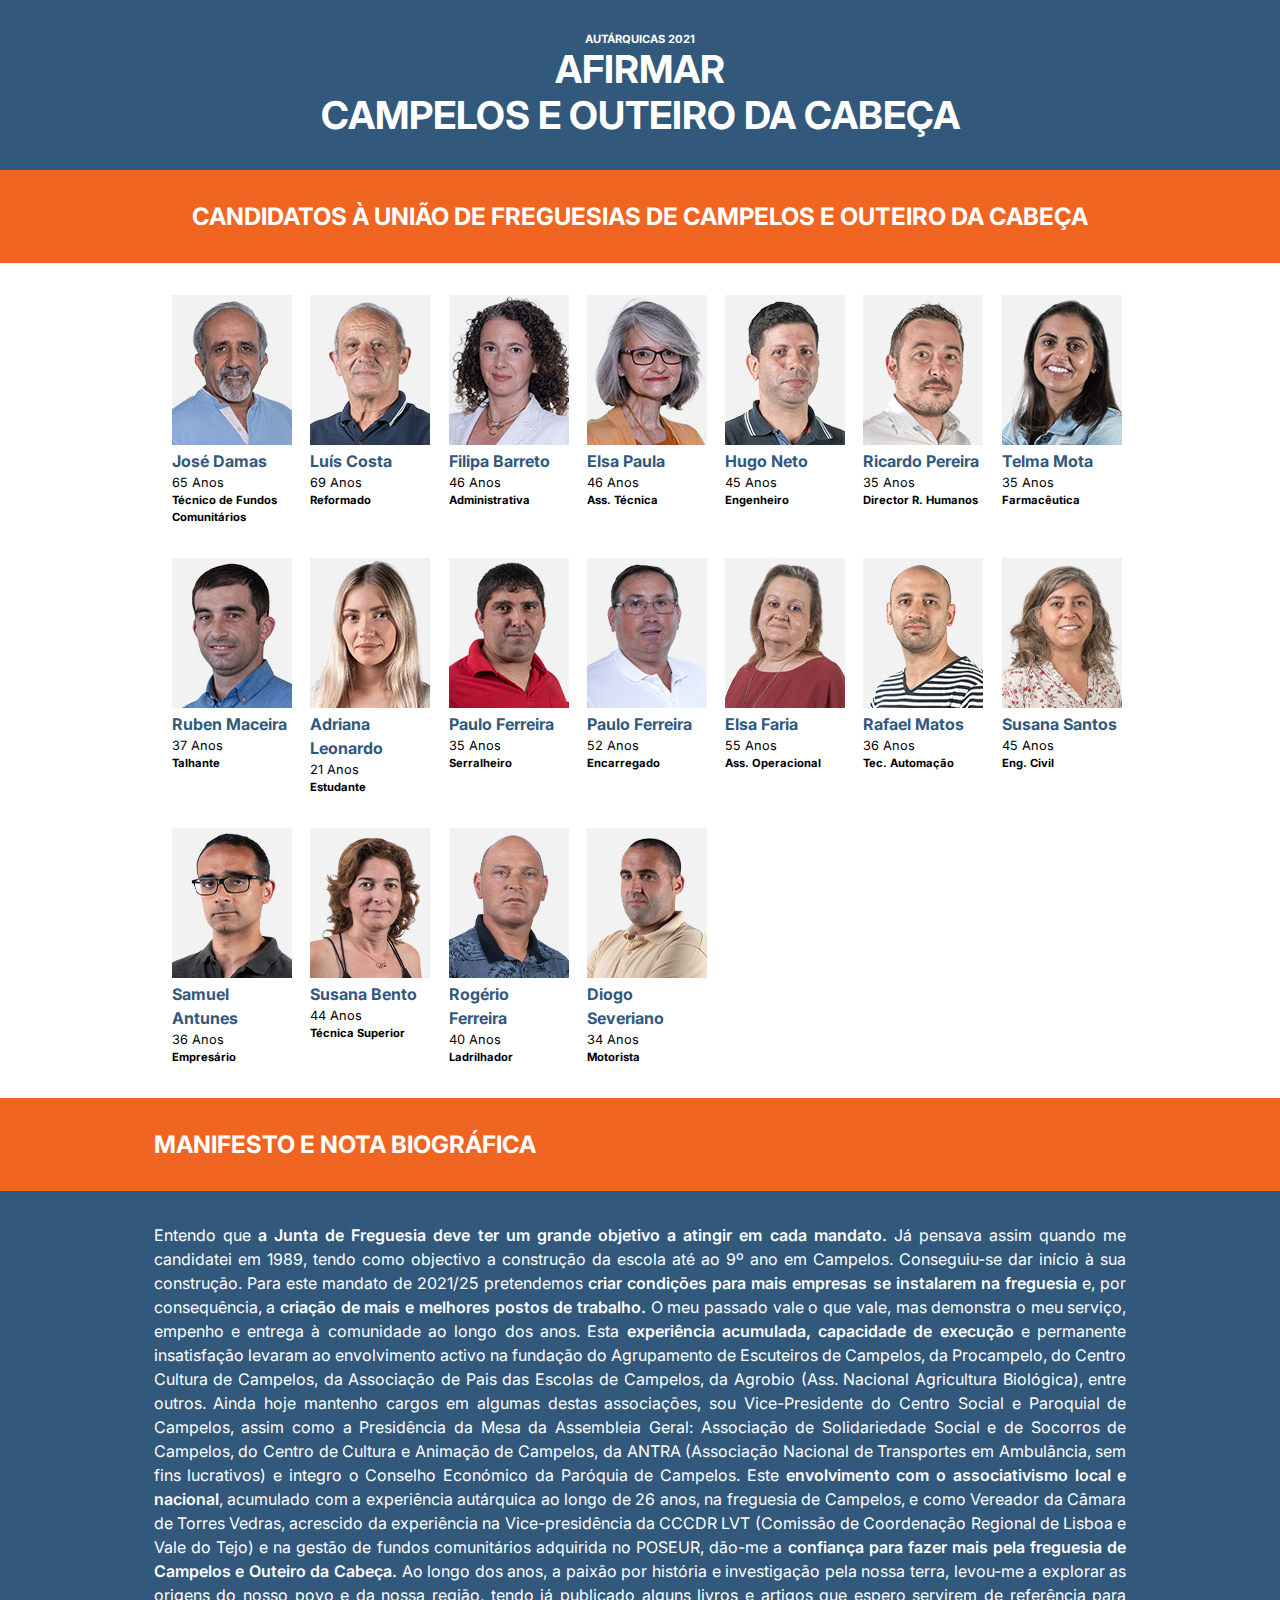
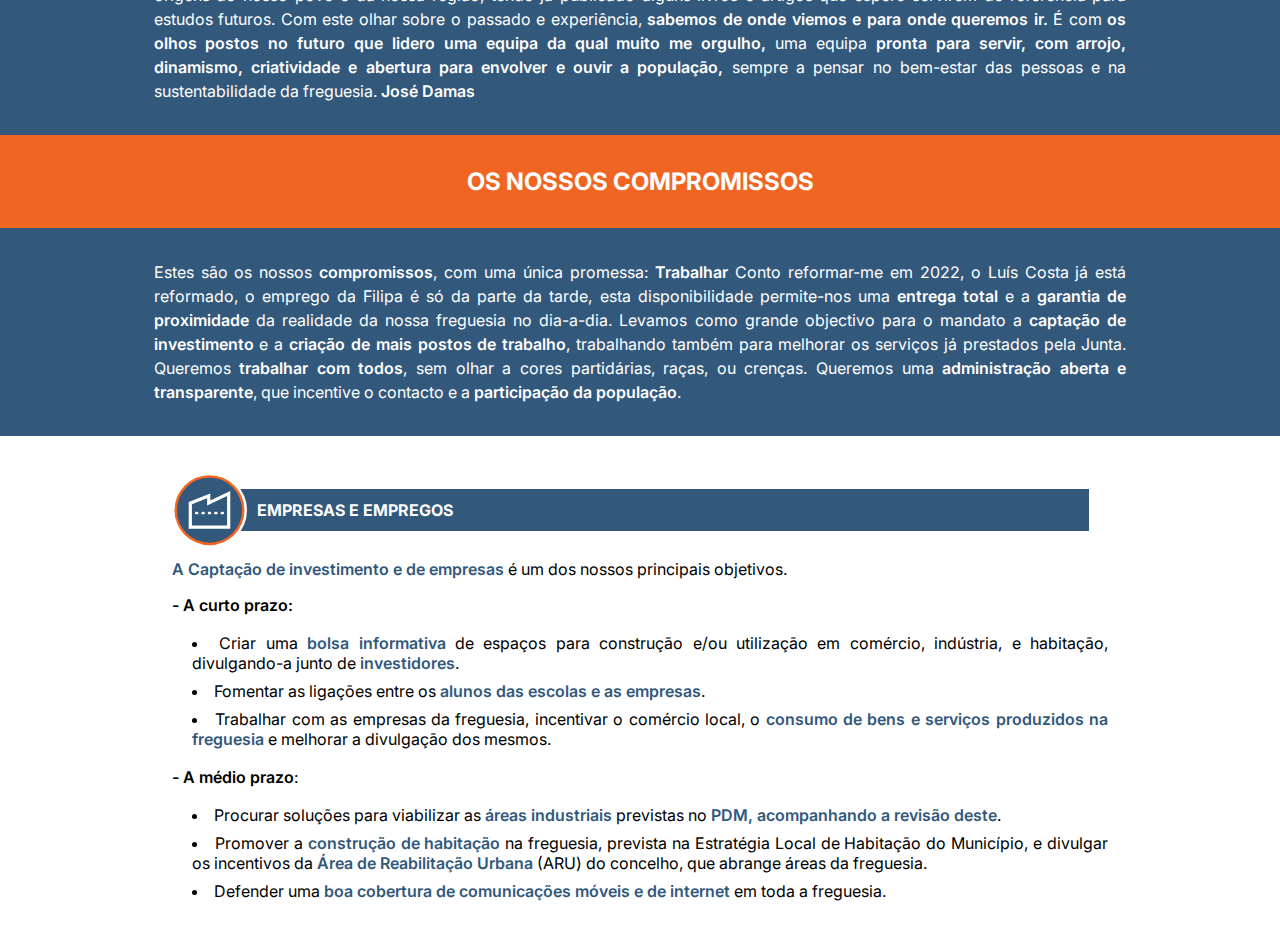
==== index-3.html @ 25d8751a "site temporario download" ====
<!DOCTYPE html>
<html lang="pt">
<head>
	<meta charset="UTF-8">
	<meta name="viewport" content="width=device-width, initial-scale=1.0"> <!-- Optimize for mobile and prevent zoom/horizontal scroll -->

    <meta http-equiv="x-ua-compatible" content="ie=edge" /> <!-- Use the latest Internet Explorer rendering mode-->

	<link rel="stylesheet" href="css/styles.css">

	<link rel="preconnect" href="https://fonts.gstatic.com">
	<link href="https://fonts.googleapis.com/css2?family=Inter:wght@200;600;900&display=block" rel="stylesheet"> 

<!-- 	<link rel="preconnect" href="https://fonts.googleapis.com">
<link rel="preconnect" href="https://fonts.gstatic.com" crossorigin>
<link href="https://fonts.googleapis.com/css2?family=Inter:wght@200;700;900&display=swap" rel="stylesheet"> 
 -->
	<meta property="og:title" content="Afirmar Campelos e Outeiro">
	<meta property="og:description" content="da Ideia ao Master - do .doc ao .mov - ">
	<meta property="og:image" content="imgs/campelosouteiro-destaque.jpg">

	<meta property="og:url" content="https://campelosouteiro.com">
	<meta name="twitter:card" content="summary_large_image">
	<meta name="twitter:site" content="@campelosouteiro">


	<title>Afirmar Campelos e Outeiro da Cabe&ccedil;a</title>



</head>
<body>

<section id="header" class="row blue t-center">
<h5>Aut&aacute;rquicas 2021</h5>	
<h1>Afirmar</h1>
<h1>Campelos e Outeiro da Cabe&ccedil;a</h1>
</section>


<section id="candidatos">

		<div class="row orange">

			<h2>Candidatos &agrave; Uni&atilde;o de Freguesias de <span>Campelos e Outeiro da Cabe&ccedil;a</span></h2>

		</div>



		<div class="grid-container row candidatos">

			<div class="membro-lista">

				<img src="imgs/lista/01-jose-damas.jpg">
				<p class="nome darkblue">José Damas</p>
				<p class="idade">65 Anos</p>
				<p class="job">T&eacute;cnico de Fundos Comunit&aacute;rios</p>

			</div>
			<div class="membro-lista">

				<img src="imgs/lista/02-luis-costa.jpg">
				<p class="nome darkblue">Luís Costa</p>
				<p class="idade">69 Anos</p>
				<p class="job">Reformado</p>

			</div>
			<div class="membro-lista">

				<img src="imgs/lista/03-filipa-barreto.jpg">
				<p class="nome darkblue">Filipa Barreto</p>
				<p class="idade">46 Anos</p>
				<p class="job">Administrativa</p>

			</div>
			<div class="membro-lista">

				<img src="imgs/lista/04-elsa-paula.jpg">
				<p class="nome darkblue">Elsa Paula</p>
				<p class="idade">46 Anos</p>
				<p class="job">Ass. T&eacute;cnica</p>

			</div>
			<div class="membro-lista">

				<img src="imgs/lista/05-hugo-neto.jpg">
				<p class="nome darkblue">Hugo Neto</p>
				<p class="idade">45 Anos</p>
				<p class="job">Engenheiro</p>

			</div>
			<div class="membro-lista">

				<img src="imgs/lista/06-ricardo-pereira.jpg">
				<p class="nome darkblue">Ricardo Pereira</p>
				<p class="idade">35 Anos</p>
				<p class="job">Director R. Humanos</p>
			</div>

			<div class="membro-lista">

				<img src="imgs/lista/07-telma-mota.jpg">
				<p class="nome darkblue">Telma Mota</p>
				<p class="idade">35 Anos</p>
				<p class="job">Farmac&ecirc;utica</p>
			</div>
			
			<div class="membro-lista">

				<img src="imgs/lista/08-ruben-maceira.jpg">
				<p class="nome darkblue">Ruben Maceira</p>
				<p class="idade">37 Anos</p>
				<p class="job">Talhante</p>
			</div>
			
			<div class="membro-lista">

				<img src="imgs/lista/09-adriana-leonardo.jpg">
				<p class="nome darkblue">Adriana Leonardo</p>
				<p class="idade">21 Anos</p>
				<p class="job">Estudante</p>

			</div>
			
			<div class="membro-lista">

				<img src="imgs/lista/10-paulo-ferreira.jpg">
				<p class="nome darkblue">Paulo Ferreira</p>
				<p class="idade">35 Anos</p>
				<p class="job">Serralheiro</p>

			</div>			

			<div class="membro-lista">

				<img src="imgs/lista/10-2-norberto-rodrigues.jpg">
				<p class="nome darkblue">Paulo Ferreira</p>
				<p class="idade">52 Anos</p>
				<p class="job">Encarregado</p>

			</div>
			
			<div class="membro-lista">

				<img src="imgs/lista/11-elsa-faria.jpg">
				<p class="nome darkblue">Elsa Faria</p>
				<p class="idade">55 Anos</p>
				<p class="job">Ass. Operacional</p>

			</div>
			
			<div class="membro-lista">

				<img src="imgs/lista/12-rafael-matos.jpg">
				<p class="nome darkblue">Rafael Matos</p>
				<p class="idade">36 Anos</p>
				<p class="job">Tec. Automa&ccedil;&atilde;o</p>

			</div>
			
			<div class="membro-lista">

				<img src="imgs/lista/13-susana-santos.jpg">
				<p class="nome darkblue">Susana Santos</p>
				<p class="idade">45 Anos</p>
				<p class="job">Eng. Civil</p>

			</div>
			
			<div class="membro-lista">

				<img src="imgs/lista/14-samuel-antunes.jpg">
				<p class="nome darkblue">Samuel Antunes</p>
				<p class="idade">36 Anos</p>
				<p class="job">Empres&aacute;rio</p>

			</div>
			
			<div class="membro-lista">

				<img src="imgs/lista/15-susana-bento.jpg">
				<p class="nome darkblue">Susana Bento</p>
				<p class="idade">44 Anos</p>
				<p class="job">T&eacute;cnica Superior</p>
			</div>
			
			<div class="membro-lista">

				<img src="imgs/lista/16-rogerio-ferreira.jpg">
				<p class="nome darkblue">Rogério Ferreira</p>
				<p class="idade">40 Anos</p>
				<p class="job">Ladrilhador</p>

			</div>
			
			<div class="membro-lista">

				<img src="imgs/lista/17-diogo-severiano.jpg">
				<p class="nome darkblue">Diogo Severiano</p>
				<p class="idade">34 Anos</p>
				<p class="job">Motorista</p>

			</div>
			


		</div>




</section>


<section id="manifesto">
	
	<div class="row orange">

		<h2 class="content manifesto" >Manifesto e Nota Biogr&aacute;fica</h2>
	</div>
	
	<div class="row blue">

		<p class="content">
					Entendo que <span>a Junta de Freguesia deve ter um grande objetivo a atingir em cada mandato.</span>
			J&aacute; pensava assim quando me candidatei em 1989, tendo como objectivo a constru&ccedil;&atilde;o da escola at&eacute; ao 9&ordm; ano em Campelos. Conseguiu-se dar in&iacute;cio &agrave; sua constru&ccedil;&atilde;o.
			Para este mandato de 2021/25 pretendemos  <span>criar condi&ccedil;&otilde;es para mais empresas se instalarem na freguesia</span> e, por consequ&ecirc;ncia, a <span>cria&ccedil;&atilde;o de mais e melhores postos de trabalho. </span>
			O meu passado vale o que vale, mas demonstra o meu servi&ccedil;o, empenho e entrega &agrave; comunidade ao longo dos anos. Esta <span>experi&ecirc;ncia acumulada, capacidade de execu&ccedil;&atilde;o</span> e permanente insatisfa&ccedil;&atilde;o levaram ao envolvimento activo na funda&ccedil;&atilde;o do Agrupamento de Escuteiros de Campelos, da Procampelo, do Centro Cultura de Campelos, da Associa&ccedil;&atilde;o de Pais das Escolas de Campelos, da Agrobio (Ass. Nacional Agricultura Biol&oacute;gica), entre outros.
			Ainda hoje mantenho cargos em algumas destas associa&ccedil;&otilde;es, sou Vice-Presidente do Centro Social e Paroquial de Campelos, assim como a Presid&ecirc;ncia da Mesa da Assembleia Geral: Associa&ccedil;&atilde;o de Solidariedade Social e de Socorros de Campelos, do Centro de Cultura e Anima&ccedil;&atilde;o de Campelos, da ANTRA (Associa&ccedil;&atilde;o Nacional de Transportes em Ambul&acirc;ncia, sem fins lucrativos) e integro o Conselho Econ&oacute;mico da Par&oacute;quia de Campelos.
			Este <span>envolvimento com o associativismo local e nacional</span>, acumulado com a experi&ecirc;ncia aut&aacute;rquica ao longo de 26 anos, na freguesia de Campelos,  e como Vereador da C&acirc;mara de Torres Vedras, acrescido da experi&ecirc;ncia na Vice-presid&ecirc;ncia da CCCDR LVT (Comiss&atilde;o de Coordena&ccedil;&atilde;o Regional de Lisboa e Vale do Tejo) e na gest&atilde;o de fundos comunit&aacute;rios adquirida no POSEUR, d&atilde;o-me a <span>confian&ccedil;a para fazer mais pela freguesia de Campelos e Outeiro da Cabe&ccedil;a.</span>
			Ao longo dos anos, a paix&atilde;o por hist&oacute;ria e investiga&ccedil;&atilde;o pela nossa terra, levou-me a explorar as origens do nosso povo e da nossa regi&atilde;o, tendo j&aacute; publicado alguns livros e artigos que espero servirem de refer&ecirc;ncia para estudos futuros.
			Com este olhar sobre o passado e experi&ecirc;ncia, <span>sabemos de onde viemos e para onde queremos ir.</span> &Eacute; com <span>os olhos postos no futuro que lidero uma equipa da qual muito me orgulho,</span> uma equipa <span>pronta para servir, com arrojo, dinamismo, criatividade e abertura para envolver e ouvir a popula&ccedil;&atilde;o,</span> sempre a pensar no bem-estar das pessoas e na sustentabilidade da freguesia.

			<span>José Damas</span>

		</p>

	</div>

</section>


<section id="compromissos">
	

	<h2 class="row orange">Os Nossos Compromissos</h2>
	<div class="row blue">
		<p class="content">
			Estes são os  nossos <span>compromissos</span>, com uma única promessa: <span>Trabalhar</span>
			Conto reformar-me em 2022, o Luís Costa já está reformado, o emprego da Filipa é só da parte da tarde, esta disponibilidade permite-nos uma <span>entrega total</span> e a <span>garantia de  proximidade</span> da realidade da nossa freguesia no dia-a-dia.
			Levamos como grande objectivo para o mandato a <span>captação de investimento</span> e a <span>criação de mais postos de trabalho</span>, trabalhando também  para melhorar os serviços já prestados pela Junta.
			Queremos <span>trabalhar com todos</span>, sem olhar a cores partidárias, raças, ou crenças.
			Queremos uma <span>administração aberta e transparente</span>, que incentive o contacto e a <span>participação da população</span>.
		</p>
	</div>



	<div class="row content">

		<div class="header-compromissos">

			<svg  id="empresas" class="svg-compromissos"  data-name="Layer 1" xmlns="http://www.w3.org/2000/svg" viewBox="0 0 910 910"><defs><style>.cls-1{fill:#fff;}.cls-2{fill:#f26522;}</style></defs><circle class="cls-1" cx="455" cy="455" r="455"/><circle class="cls-2" cx="455" cy="455" r="425"/><circle class="cls-3" cx="455" cy="455" r="395"/><rect class="cls-1" x="590.81" y="475.12" width="38.8" height="29.1"/><rect class="cls-1" x="513.2" y="475.12" width="38.8" height="29.1"/><rect class="cls-1" x="435.6" y="475.12" width="38.8" height="29.1"/><rect class="cls-1" x="358" y="475.12" width="38.8" height="29.1"/><rect class="cls-1" x="280.39" y="475.12" width="38.8" height="29.1"/><path class="cls-1" d="M712.21,683.83H207.79V360.17L469.7,257.69v84.89L712.21,226.17ZM246.59,645H673.41V287.85L430.9,404.25V314.53L246.59,386.66Z" transform="translate(-5 -5)"/></svg>



<!-- 

				<svg id="empresas" class="svg-compromissos" data-name="Layer 1" xmlns="http://www.w3.org/2000/svg" viewBox="0 0 800 800"><circle cx="400" cy="400" r="400"/><rect x="527.58" y="399.67" width="38.8" height="29.1" style="fill:#fff"/><rect x="449.98" y="399.67" width="38.8" height="29.1" style="fill:#fff"/><rect x="372.38" y="399.67" width="38.8" height="29.1" style="fill:#fff"/><rect x="294.77" y="399.67" width="38.8" height="29.1" style="fill:#fff"/><rect x="217.17" y="399.67" width="38.8" height="29.1" style="fill:#fff"/><path d="M669,628.38H164.57V304.72L426.48,202.24v84.89L669,170.72ZM203.37,589.57H630.18V232.4L387.68,348.8V259.08L203.37,331.2Z" transform="translate(-25 -25)" style="fill:#fff"/></svg>
			 -->

				<h3 class="title-compromisso blue">Empresas e Empregos</h3>
		</div>
		
		<p style="margin:.3rem 0 .75rem 0"><span style="color: var(--darkblue);">A Captação de investimento e de empresas</span> é um dos nossos principais objetivos.</p>
				<p style="margin-bottom: 1rem;"><span>- A curto prazo:</span> </p>

				<p>
					<ul>
						<li> Criar uma <span>bolsa informativa</span> de espaços para construção e/ou utilização em comércio, indústria, e habitação, divulgando-a junto de <span>investidores</span>.</li>
						<li> Fomentar as ligações entre os <span>alunos das escolas e as empresas</span>.</li>
						<li>Trabalhar com as empresas da freguesia, incentivar o comércio local, o <span>consumo de bens e serviços produzidos na freguesia</span> e melhorar a divulgação dos mesmos.<br/></li>
					</ul>
				</p>
				
				<p style="margin-bottom: 1rem;">	<span>- A médio prazo</span>:</p>
				<p>
					<ul>
						<li>Procurar soluções para viabilizar as <span>áreas industriais </span>previstas no <span>PDM, acompanhando a revisão deste</span>.</li>
						<li>Promover a <span>construção de habitação</span> na freguesia, prevista na Estratégia Local de Habitação do Município, e divulgar os incentivos da <span>Área de Reabilitação Urbana</span> (ARU) do concelho, que abrange áreas da freguesia.</li>
						<li>Defender uma <span>boa cobertura de comunicações móveis e de internet</span> em toda a freguesia.</li>
					</ul>
				
				</p>
	</div>
	
</section>



</body>
</html>
---- css/styles.css ----
*{
  margin: 0px;
  padding: 0px;
  box-sizing: border-box;
   --laranja:  #F16522;
   --darkblue: #32587C;
}


body {
  font-family: 'Inter', sans-serif;
  list-style-position: inside;
  list-style-type: disc;
}


h1, 
h2,
h3,
h5 {
  text-transform: uppercase;
}

h1 {
  font-size: 2.4rem;
}
h5 {
  font-size: .7rem;
}



.t-center {
  text-align: center;
}

h2  {
  color: white;
  /*padding: 20px;*/
  text-align: center;
}

p span,
li span {
  font-weight: 600;
}

li span {
  color: var(--darkblue);
}

p {
  line-height: 1.5;
  /*margin-bottom: .5rem;*/

}

ul {
  padding-left: 20px;
  margin-bottom: 1rem;
}

li {
  margin-bottom: .5rem;
}

.row {
  width: 100%;
  padding: 2rem;
}

.meia-row {
  width: 50%;
}

.orange {
  background-color: var(--laranja);
}
.blue {
  background-color: var(--darkblue);
  color: white;
}

.content {
  max-width: 1000px;
  /*width: 80%;*/
  margin: auto;
    text-align: justify;
  text-justify: inter-word;

}

.grid-container {
  
  width: 80%;
  max-width: 1000px;
  margin: auto;
  display: grid;
  justify-items: center;
  /*align-items: center;*/
  grid-template-columns: repeat(auto-fill, minmax(100px, 1fr));
  gap: 2rem;
  text-align: center;
}

.membro-lista {
  text-align: center;
}

.nome {
  font-weight: bold;
  color: var(--darkblue);
}

.idade {
  font-size: .8rem;
}

.job {
  font-weight: bold;
  font-size: .7rem;

}

.manifesto {
  text-align: left;
/*  width: 80%;
  margin: 1000px;
  margin: auto;*/
}

.header-compromissos {
  display: flex;
}

.title-compromisso {
  color: white;
  padding: .7rem;
  /*margin-bottom: 1rem;*/
  font-size: 1rem;
  margin: 21px -10px;
  padding-left: 20px;
  width: 91%;
}

.svg-compromissos {
  fill: var(--darkblue);
  width: 75px;
  z-index: 99;
}



@media only screen and (min-width: 768px) {
  /* For desktop: */

  .grid-container {
    justify-items: start;
  }

  .membro-lista {
    text-align: left;
  }

  .content {
    width: 80%;
  }

}
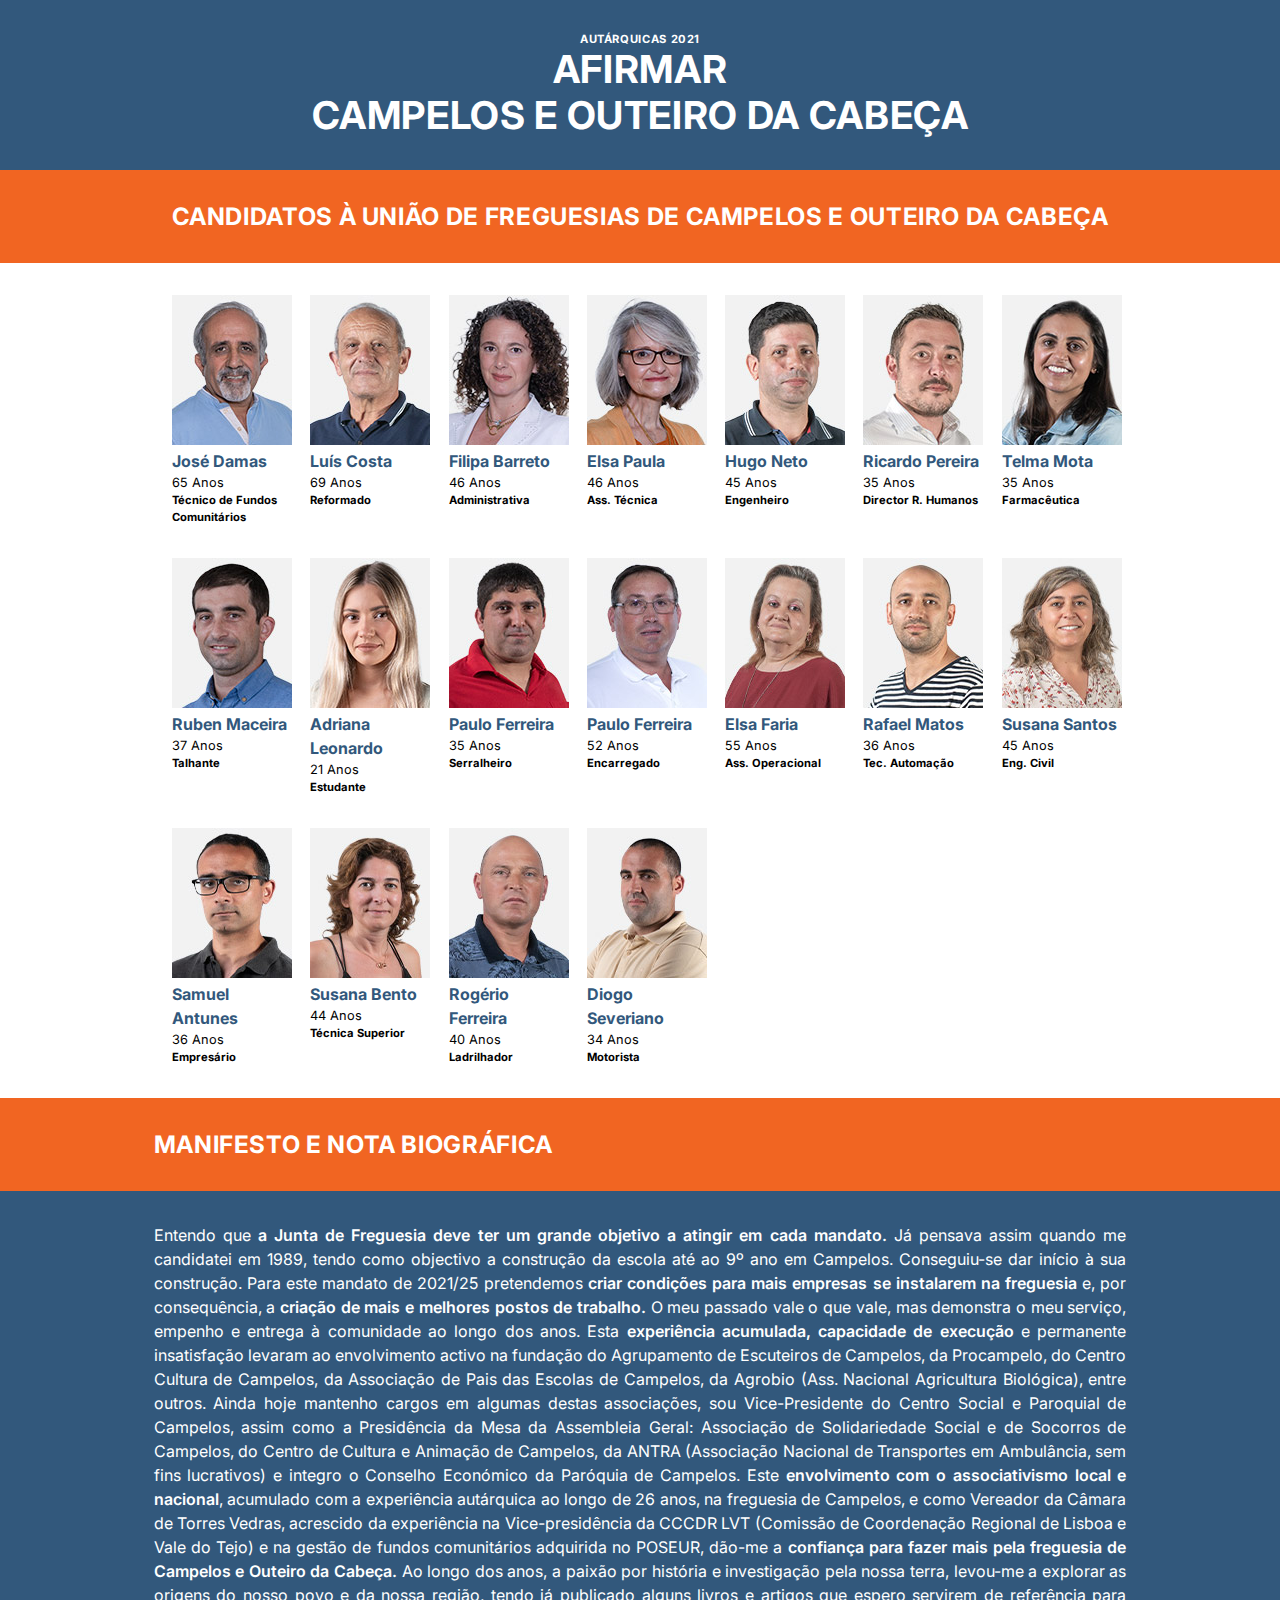
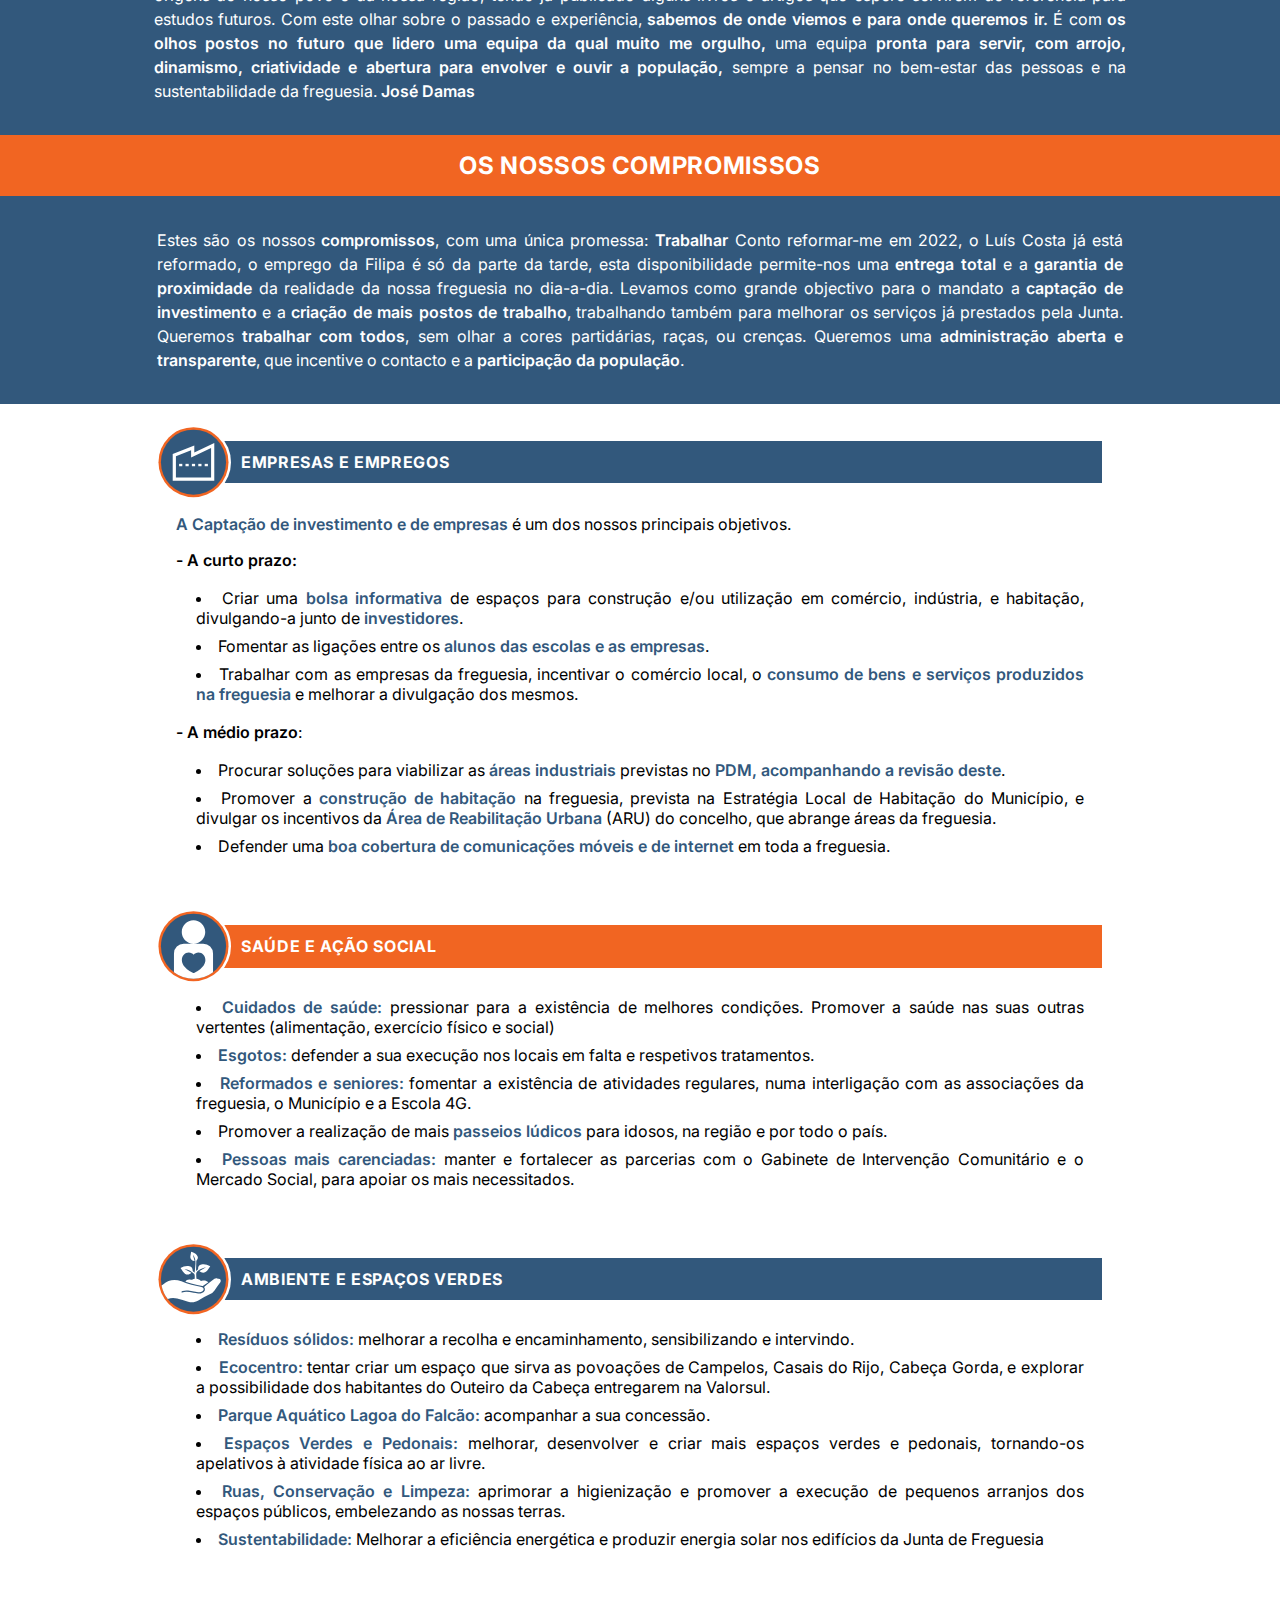
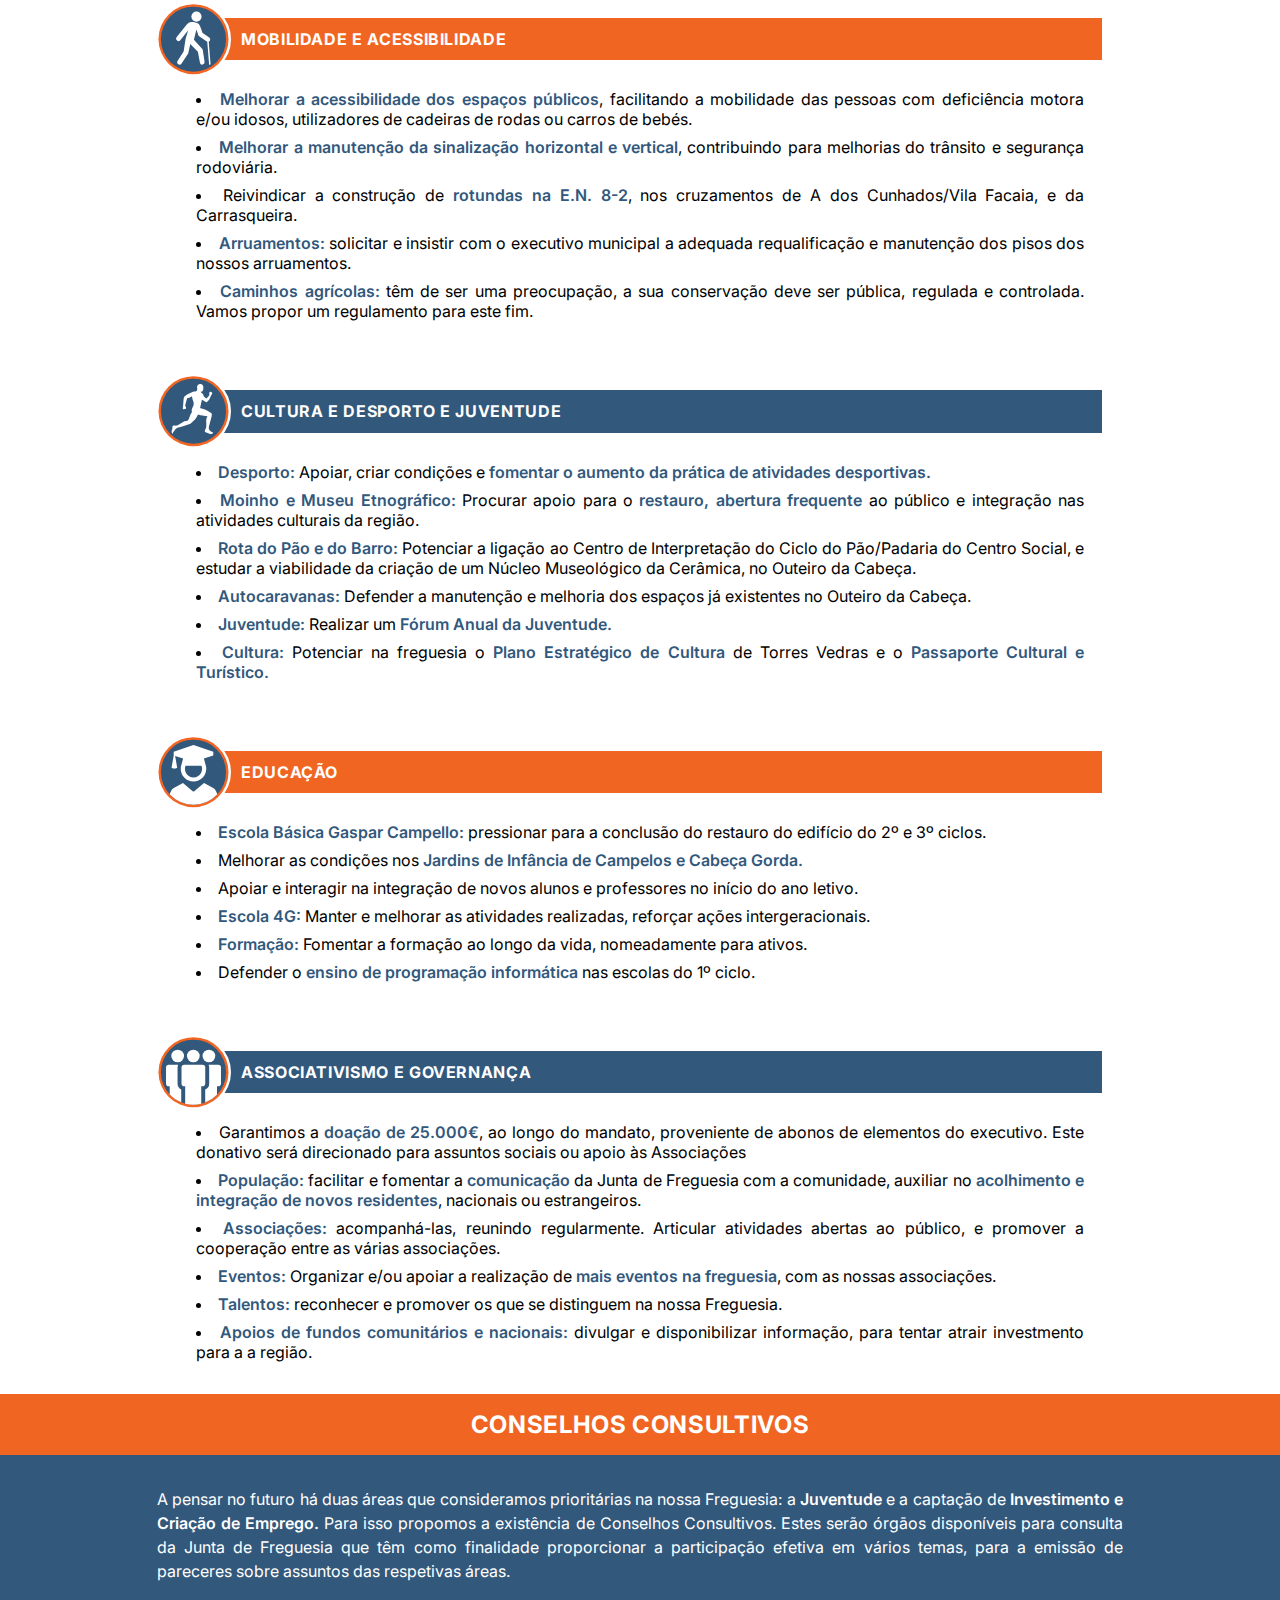
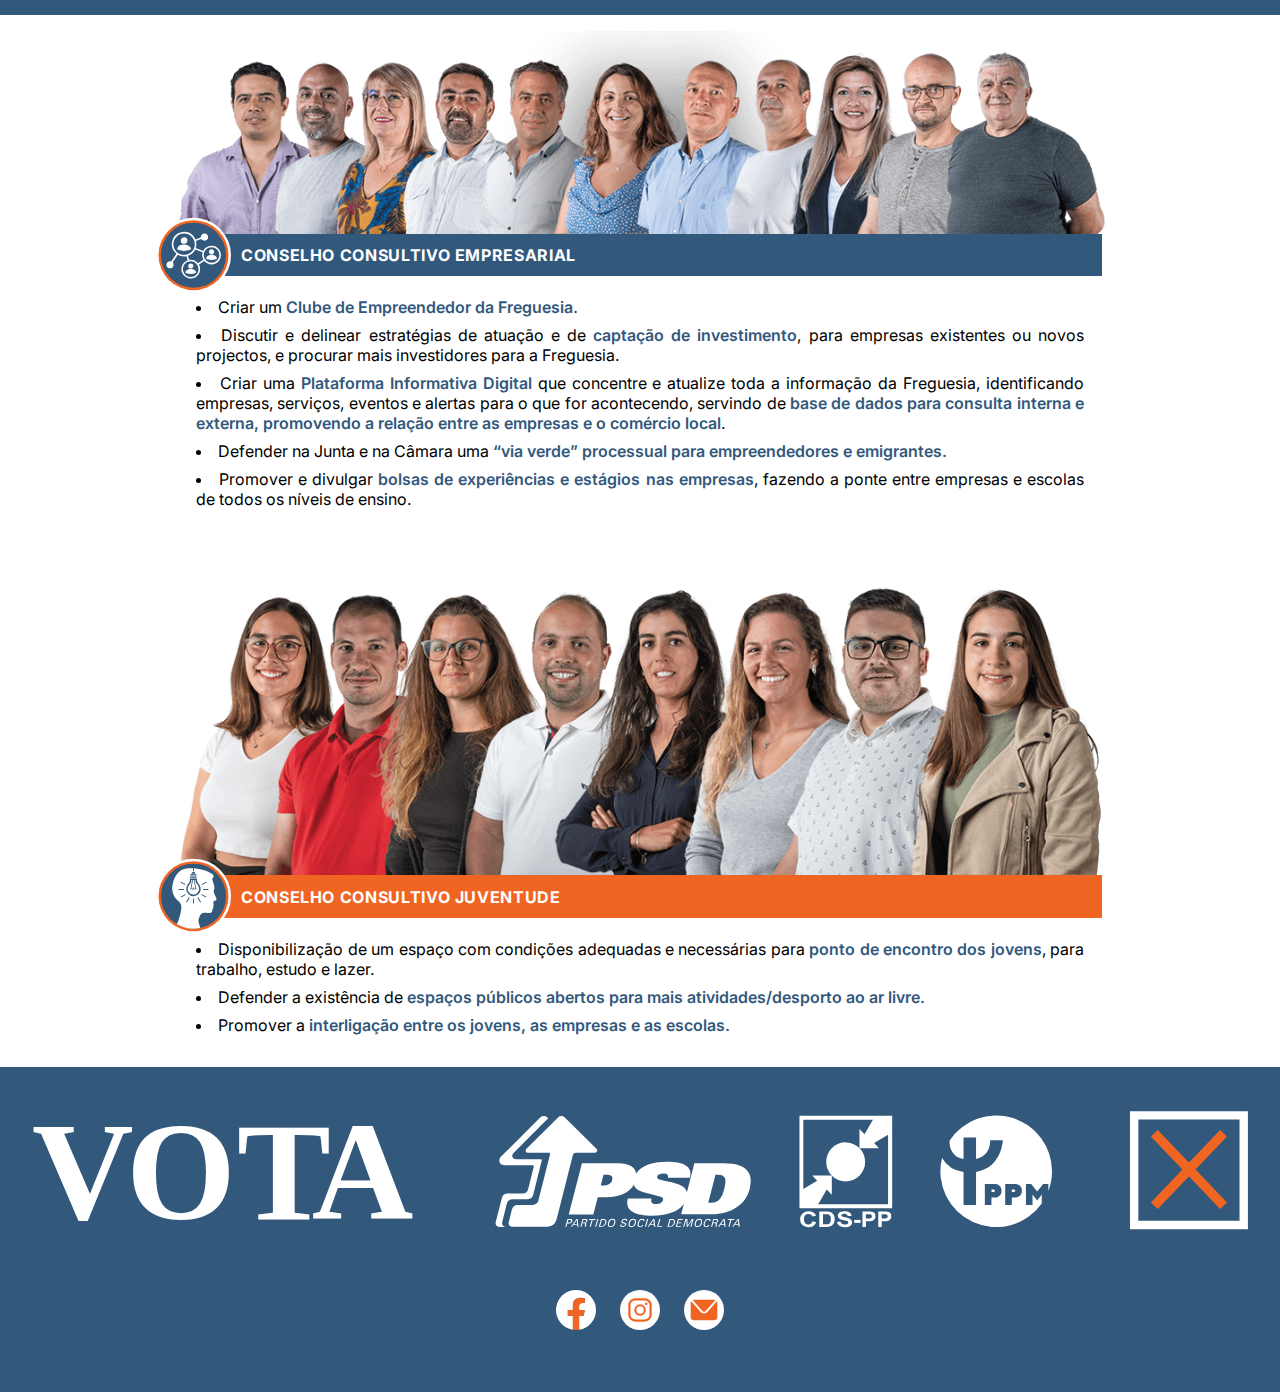
==== commit f9fd78a8: "compromissos e conselhos consultivos" ====
--- a/index-3.html
+++ b/index-3.html
@@ -243,39 +243,33 @@
 
 <section id="compromissos">
 	
-
-	<h2 class="row orange">Os Nossos Compromissos</h2>
-	<div class="row blue">
-		<p class="content">
-			Estes são os  nossos <span>compromissos</span>, com uma única promessa: <span>Trabalhar</span>
-			Conto reformar-me em 2022, o Luís Costa já está reformado, o emprego da Filipa é só da parte da tarde, esta disponibilidade permite-nos uma <span>entrega total</span> e a <span>garantia de  proximidade</span> da realidade da nossa freguesia no dia-a-dia.
-			Levamos como grande objectivo para o mandato a <span>captação de investimento</span> e a <span>criação de mais postos de trabalho</span>, trabalhando também  para melhorar os serviços já prestados pela Junta.
-			Queremos <span>trabalhar com todos</span>, sem olhar a cores partidárias, raças, ou crenças.
-			Queremos uma <span>administração aberta e transparente</span>, que incentive o contacto e a <span>participação da população</span>.
-		</p>
-	</div>
-
-
-
-	<div class="row content">
-
-		<div class="header-compromissos">
-
-			<svg  id="empresas" class="svg-compromissos"  data-name="Layer 1" xmlns="http://www.w3.org/2000/svg" viewBox="0 0 910 910"><defs><style>.cls-1{fill:#fff;}.cls-2{fill:#f26522;}</style></defs><circle class="cls-1" cx="455" cy="455" r="455"/><circle class="cls-2" cx="455" cy="455" r="425"/><circle class="cls-3" cx="455" cy="455" r="395"/><rect class="cls-1" x="590.81" y="475.12" width="38.8" height="29.1"/><rect class="cls-1" x="513.2" y="475.12" width="38.8" height="29.1"/><rect class="cls-1" x="435.6" y="475.12" width="38.8" height="29.1"/><rect class="cls-1" x="358" y="475.12" width="38.8" height="29.1"/><rect class="cls-1" x="280.39" y="475.12" width="38.8" height="29.1"/><path class="cls-1" d="M712.21,683.83H207.79V360.17L469.7,257.69v84.89L712.21,226.17ZM246.59,645H673.41V287.85L430.9,404.25V314.53L246.59,386.66Z" transform="translate(-5 -5)"/></svg>
-
-
-
-<!-- 
-
-				<svg id="empresas" class="svg-compromissos" data-name="Layer 1" xmlns="http://www.w3.org/2000/svg" viewBox="0 0 800 800"><circle cx="400" cy="400" r="400"/><rect x="527.58" y="399.67" width="38.8" height="29.1" style="fill:#fff"/><rect x="449.98" y="399.67" width="38.8" height="29.1" style="fill:#fff"/><rect x="372.38" y="399.67" width="38.8" height="29.1" style="fill:#fff"/><rect x="294.77" y="399.67" width="38.8" height="29.1" style="fill:#fff"/><rect x="217.17" y="399.67" width="38.8" height="29.1" style="fill:#fff"/><path d="M669,628.38H164.57V304.72L426.48,202.24v84.89L669,170.72ZM203.37,589.57H630.18V232.4L387.68,348.8V259.08L203.37,331.2Z" transform="translate(-25 -25)" style="fill:#fff"/></svg>
-			 -->
-
-				<h3 class="title-compromisso blue">Empresas e Empregos</h3>
-		</div>
-		
-		<p style="margin:.3rem 0 .75rem 0"><span style="color: var(--darkblue);">A Captação de investimento e de empresas</span> é um dos nossos principais objetivos.</p>
-				<p style="margin-bottom: 1rem;"><span>- A curto prazo:</span> </p>
-
+<div class="lista-compromissos">
+
+		<h2 class="row orange">Os Nossos Compromissos</h2>
+		<div class="row blue">
+			<p class="content row">
+				Estes s&atilde;o os  nossos <span>compromissos</span>, com uma &uacute;nica promessa: <span>Trabalhar</span>
+				Conto reformar-me em 2022, o Lu&iacute;s Costa j&aacute; est&aacute; reformado, o emprego da Filipa &eacute; s&oacute; da parte da tarde, esta disponibilidade permite-nos uma <span>entrega total</span> e a <span>garantia de  proximidade</span> da realidade da nossa freguesia no dia-a-dia.
+				Levamos como grande objectivo para o mandato a <span>capta&ccedil;&atilde;o de investimento</span> e a <span>cria&ccedil;&atilde;o de mais postos de trabalho</span>, trabalhando tamb&eacute;m  para melhorar os servi&ccedil;os j&aacute; prestados pela Junta.
+				Queremos <span>trabalhar com todos</span>, sem olhar a cores partid&aacute;rias, ra&ccedil;as, ou cren&ccedil;as.
+				Queremos uma <span>administra&ccedil;&atilde;o aberta e transparente</span>, que incentive o contacto e a <span>participa&ccedil;&atilde;o da popula&ccedil;&atilde;o</span>.
+			</p>
+		</div>
+	
+	
+	
+		<div class="row content" id="empresas">
+	
+			<div class="header-compromissos" >
+	
+				<svg  id="empresas-logo" class="svg-compromissos"  data-name="Layer 1" xmlns="http://www.w3.org/2000/svg" viewBox="0 0 910 910"><defs><style>.cls-1{fill:#fff;}.cls-2{fill:#f26522;}</style></defs><circle class="cls-1" cx="455" cy="455" r="455"/><circle class="cls-2" cx="455" cy="455" r="425"/><circle class="cls-3" cx="455" cy="455" r="395"/><rect class="cls-1" x="590.81" y="475.12" width="38.8" height="29.1"/><rect class="cls-1" x="513.2" y="475.12" width="38.8" height="29.1"/><rect class="cls-1" x="435.6" y="475.12" width="38.8" height="29.1"/><rect class="cls-1" x="358" y="475.12" width="38.8" height="29.1"/><rect class="cls-1" x="280.39" y="475.12" width="38.8" height="29.1"/><path class="cls-1" d="M712.21,683.83H207.79V360.17L469.7,257.69v84.89L712.21,226.17ZM246.59,645H673.41V287.85L430.9,404.25V314.53L246.59,386.66Z" transform="translate(-5 -5)"/></svg>
+	
+					<h3 class="title-compromisso blue">Empresas e Empregos</h3>
+			</div>
+			
+			<p style="margin:0 0 .75rem 0; padding: 0 20px;"><span style="color: var(--darkblue);">A Captação de investimento e de empresas</span> é um dos nossos principais objetivos.</p>
+					<p style="margin-bottom: 1rem; padding: 0 20px;"><span>- A curto prazo:</span> </p>
+	
 				<p>
 					<ul>
 						<li> Criar uma <span>bolsa informativa</span> de espaços para construção e/ou utilização em comércio, indústria, e habitação, divulgando-a junto de <span>investidores</span>.</li>
@@ -284,7 +278,7 @@
 					</ul>
 				</p>
 				
-				<p style="margin-bottom: 1rem;">	<span>- A médio prazo</span>:</p>
+				<p style="margin-bottom: 1rem; padding: 0 20px;">	<span>- A médio prazo</span>:</p>
 				<p>
 					<ul>
 						<li>Procurar soluções para viabilizar as <span>áreas industriais </span>previstas no <span>PDM, acompanhando a revisão deste</span>.</li>
@@ -293,11 +287,342 @@
 					</ul>
 				
 				</p>
-	</div>
-	
+		</div>
+	
+		<div class="row content" id="saude">
+			<div class="header-compromissos">
+	
+				<svg id="saude-logo" class="svg-compromissos" data-name="Layer 1" xmlns="http://www.w3.org/2000/svg" viewBox="0 0 910 910">
+				  <defs>
+				    <style>
+				      .cls-1{fill:#fff}
+				    </style>
+				  </defs>
+				  <circle class="cls-1" cx="455" cy="455" r="455"/>
+				  <circle cx="455" cy="455" r="425" fill="#f26522"/>
+				  <circle class="cls-3" cx="455" cy="455" r="395"/>
+				  <path class="cls-1" d="M460 146c-78.44 0-142.24 63.81-142.24 142.24S381.56 430.48 460 430.48s142.24-63.81 142.24-142.24S538.43 146 460 146ZM578.53 430.48H341.47A118.66 118.66 0 0 0 222.93 549v227a395.09 395.09 0 0 0 474.14 0V549a118.68 118.68 0 0 0-118.54-118.52ZM472.29 782.15a24.25 24.25 0 0 1-21.61 0c-114.88-57.07-132-121.3-132-154.51 0-50.85 36.7-90.68 83.55-90.68 26.2 0 45.66 11.63 59.27 26.29 13.59-14.66 33.06-26.25 59.25-26.25 46.85 0 83.56 39.83 83.56 90.68 0 33.17-17.15 97.4-132.02 154.47Z" transform="translate(-5 -5)"/>
+				</svg>
+	
+					<h3 class="title-compromisso orange">Sa&uacute;de e A&ccedil;&atilde;o Social</h3>
+			</div>
+	
+					
+				<ul>
+					<li><span>Cuidados de saúde:</span> pressionar para a existência de melhores condições. Promover a saúde nas suas outras vertentes (alimentação, exercício físico e social)</li>
+					<li><span>Esgotos:</span> defender a sua execução nos locais em falta e respetivos tratamentos.</li>
+					<li><span>Reformados e seniores:</span> fomentar a existência de atividades regulares, numa interligação com as associações da freguesia, o Município e a Escola 4G. </li>
+					<li>Promover a realização de mais <span>passeios lúdicos</span> para idosos, na região e por todo o país.</li>
+					<li><span>Pessoas mais carenciadas:</span> manter e fortalecer as parcerias com o Gabinete de Intervenção Comunitário e o Mercado Social, para apoiar os mais necessitados.</li>
+				</ul>		
+	
+		</div>
+		
+		<div class="row content" id="ambiente">
+			<div class="header-compromissos" >
+				
+			<svg id="ambiente-logo" class="svg-compromissos"  data-name="Layer 1" xmlns="http://www.w3.org/2000/svg" viewBox="0 0 910 910">
+			  <defs>
+			    <style>
+			      .cls-1{fill:#fff}
+			    </style>
+			  </defs>
+			  <circle class="cls-1" cx="455" cy="455" r="455"/>
+			  <circle cx="455" cy="455" r="425" fill="#f26522"/>
+			  <circle class="cls-3" cx="455" cy="455" r="395"/>
+			  <path class="cls-1" d="M473.58 381.11c3.73-38.51 8.23-75 10.54-111.56 2.37-37.62-5.82-72.87-31.33-105.61 7.24 26.38 13.74 50.07 20.46 74.54-30.57-.06-51.92-20.38-52.07-48.25-.06-11.25 3.31-22.52 5.17-33.77 1.55-9.32 3.17-18.61 4.82-28.23 26.2 7 50.26 17.82 68.18 39.64 19.88 24.2 19.33 42.76-2.28 65.15a11.59 11.59 0 0 0-2.95 7c-1.08 35.12-1.95 70.24-2.84 105.37-.1 4.14 0 8.29 0 14.6 8.7-6.79 15.76-11.68 22-17.49 2-1.88 2.61-6.18 2.47-9.31-1.29-29.09 11.49-46.29 40.17-52.46 22.09-4.75 44.23-3.78 65.43 4 14.72 5.43 28.71 12.83 42 18.9-11.29 16.39-21.75 32.46-33.1 47.88-26.19 35.59-67.08 40.49-99.13 10.32 13.35-8.19 25.89-16.65 39.13-23.78 13.5-7.27 27.7-13.24 41.41-21.91-8 1.22-16.22 1.84-24.08 3.77-32.32 7.91-59.83 24.93-83.3 47.85-6.39 6.24-11.07 17.14-11.4 26.09-.76 20.38 1.67 40.88 2.82 61.72 21 3.81 38.84 11.48 54 25.19 2.08 1.89 7.9.87 11.49-.33 28.19-9.36 53.4-4.66 79 16.49-22.07 15.06-42.45 29.1-63 42.83a12.89 12.89 0 0 1-8.82 1.88c-41.73-8.69-83.64-16.76-125-26.91-27.49-6.74-54.21-16.56-81.63-25.12 11.61-22.91 41.43-33 66.58-23.34 7.39 2.85 12.79 2.37 19.68-1.08 8.69-4.35 18.33-6.79 26.84-9.79 0-14.72.71-29.33-.35-43.81a28.71 28.71 0 0 0-7.49-16.81c-29.64-29.87-64-51.31-106.75-56.79a59.15 59.15 0 0 0-6.75 0l81.17 43.66c-21.58 23.77-54.47 28.41-78.4 11-10.87-7.9-19.39-19.39-27.89-30.1-9.27-11.68-17.3-24.34-26-36.78 32.65-19.82 68.28-32.92 108.73-23.46 27.36 6.4 39.46 23.46 38.58 51.49-.13 4.16 2.68 9.29 5.71 12.46 5.02 5.32 11.35 9.43 18.18 14.86Z" transform="translate(-5 -5)"/>
+			  <path class="cls-1" d="M789.45 487.56c5.86-18.95-6.79-34.15-26.58-32.81-2.93.19-6.65.41-8.78-1.11-13.87-9.88-27.43-6.79-39.77 1.78-16.53 11.47-32.38 24-48.07 36.59-25.81 20.73-51.26 41.91-77.15 63.14 19.11 31.65 10.22 57.46-27.19 72.44-14.94 6-30.25 8.38-46.43 5.22-19-3.71-38.12-6.82-57.27-9.72-45.42-6.88-90.77-21.12-136.64-1.76-1.76.74-6.79-1.75-7.3-3.58-.8-2.84 0-7.38 1.92-9.42 2.52-2.64 6.75-3.85 10.45-5.1 28.52-9.69 57.5-8.84 86.7-3.76q52.57 9.13 105.2 17.89a67.38 67.38 0 0 0 49.79-10.77c21.67-14.46 20.56-36.59-2.63-48.22a87.8 87.8 0 0 0-21.29-6.9c-36.36-7.6-73.51-12.38-109-22.83-41.54-12.24-81.49-29.77-122.42-44.2-81.39-28.68-155.91-18.86-222.73 39a161.29 161.29 0 0 1-17.83 13.22 393.35 393.35 0 0 0 75.22 165.18c37.19-17.3 74.71-18.5 113.74-6.95q66.5 19.67 133.47 37.65c42.87 11.46 83.59 8.61 123.41-14.54 47.08-27.42 96-51.78 144.36-76.92A144.06 144.06 0 0 0 715 595.76c21.91-31 44.27-61.66 66.24-92.61 3.34-4.77 6.5-10.06 8.21-15.59Z" transform="translate(-5 -5)"/>
+			</svg>
+	
+	
+					<h3 class="title-compromisso blue">Ambiente e Espa&ccedil;os Verdes</h3>
+			</div>
+	
+					
+				<ul>
+					<li><span>Res&iacute;duos s&oacute;lidos:</span> melhorar a recolha e encaminhamento, sensibilizando e intervindo. </li>
+					<li><span>Ecocentro: </span>tentar criar um espa&ccedil;o que sirva as povoa&ccedil;&otilde;es de Campelos, Casais do Rijo, Cabe&ccedil;a Gorda, e explorar a possibilidade dos habitantes do Outeiro da Cabe&ccedil;a entregarem na Valorsul.</li>
+					<li><span>Parque Aqu&aacute;tico Lagoa do Falc&atilde;o:</span> acompanhar a sua concess&atilde;o.</li>
+					<li><span>Espa&ccedil;os Verdes e Pedonais:</span> melhorar, desenvolver e criar mais espa&ccedil;os verdes e pedonais, tornando-os apelativos &agrave; atividade f&iacute;sica ao ar livre. </li>
+					<li><span>Ruas, Conserva&ccedil;&atilde;o e Limpeza:</span> aprimorar a higieniza&ccedil;&atilde;o e promover a execu&ccedil;&atilde;o de pequenos arranjos dos espa&ccedil;os p&uacute;blicos, embelezando as nossas terras.</li>
+					<li><span>Sustentabilidade:</span> Melhorar a efici&ecirc;ncia energ&eacute;tica e produzir energia solar nos edif&iacute;cios da Junta de Freguesia </li>
+				</ul>		
+
+		</div>
+		
+		<div class="row content" id="acessibilidade">
+			<div class="header-compromissos" >
+
+				<svg id="acessibilidade-logo" class="svg-compromissos" data-name="Layer 1" xmlns="http://www.w3.org/2000/svg" viewBox="0 0 910 910">
+				  <defs>
+				    <style>
+				      .cls-1{fill:#fff}
+				    </style>
+				  </defs>
+				  <circle class="cls-1" cx="455" cy="455" r="455"/>
+				  <circle cx="455" cy="455" r="425" fill="#f26522"/>
+				  <circle class="cls-3" cx="455" cy="455" r="395"/>
+				  <path class="cls-1" d="M666.8 761.85a8.4 8.4 0 0 1-7.68 9l-1 .07a8.38 8.38 0 0 1-9-7.68l-22.2-273.36a28.24 28.24 0 0 1-10.38-5l-87.86-59.81a28.58 28.58 0 0 1-9.51-13.07c-.15-.42-11.68-38.09-23.88-69.58l-30.12 124.66 99.4 109.51a28.51 28.51 0 0 1 7.69 14.72l22.12 143.32a28.54 28.54 0 1 1-56.1 10.55l-25.21-134-92.5-94.18-23.47 110.19a28.87 28.87 0 0 1-3.71 8.81l-78.18 119.23a28.59 28.59 0 0 1-39.42 8.77c-13.3-8.47-18-26.89-9.54-40.2l74-114.36 24-156L396 352.58l-96.19 119.18a28.55 28.55 0 0 1-45.53-34.46l126.78-157.15q.54-.7 1.11-1.38c3-3.46 29.75-35.44 73-26.3 38.73 8.2 68.69 13.84 82.32 43 12.61 26.94 26.76 73.05 32.72 89.59l81.21 54.69a28.31 28.31 0 0 1-6.77 48.95Z" transform="translate(-5 -5)"/>
+				  <circle class="cls-1" cx="490.94" cy="180.84" r="61.9"/>
+				</svg>
+	
+					<h3 class="title-compromisso orange">Mobilidade e Acessibilidade</h3>
+			</div>
+	
+					
+				<ul>
+					<li><span>Melhorar a acessibilidade dos espa&ccedil;os p&uacute;blicos</span>, facilitando a mobilidade das pessoas com defici&ecirc;ncia motora e/ou idosos, utilizadores de cadeiras de rodas ou carros de beb&eacute;s.</li>
+					<li><span>Melhorar a manuten&ccedil;&atilde;o da sinaliza&ccedil;&atilde;o horizontal e vertical</span>, contribuindo para melhorias do tr&acirc;nsito e seguran&ccedil;a rodovi&aacute;ria.</li>
+					<li>Reivindicar a constru&ccedil;&atilde;o de <span>rotundas na E.N. 8-2</span>, nos cruzamentos de A dos Cunhados/Vila Facaia, e da Carrasqueira.</li>
+					<li><span>Arruamentos:</span> solicitar e insistir com o executivo municipal a adequada requalifica&ccedil;&atilde;o e manuten&ccedil;&atilde;o dos pisos dos nossos arruamentos.</li>
+					<li><span>Caminhos agr&iacute;colas:</span> t&ecirc;m de ser uma preocupa&ccedil;&atilde;o, a sua conserva&ccedil;&atilde;o deve ser p&uacute;blica, regulada e controlada. Vamos propor um regulamento para este fim.</li>
+				</ul>		
+
+		</div>
+
+
+		
+		<div class="row content" id="cultura">
+			<div class="header-compromissos" >
+
+				<svg id="cultura-logo" class="svg-compromissos" data-name="Layer 1" xmlns="http://www.w3.org/2000/svg" viewBox="0 0 910 910">
+				  <defs>
+				    <style>
+				      .cls-1{fill:#fff}
+				    </style>
+				  </defs>
+				  <circle class="cls-1" cx="455" cy="455" r="455"/>
+				  <circle cx="455" cy="455" r="425" fill="#f26522"/>
+				  <circle class="cls-3" cx="455" cy="455" r="395"/>
+				  <path class="cls-1" d="M630.11 522.24c-39.54-7.24-78.52-6.09-115.17-21.24-3.8 7.09-7.54 13.56-10.79 20.25-13 26.84-31 49.47-55.26 67.07a65.11 65.11 0 0 0-13.15 12c-7.95 10.17-18.39 14.92-30.54 18.42-18.36 5.29-36 12.91-54.3 18.57-25 7.74-50.12 14.89-75.35 21.69-17.69 4.77-31.26 14.45-40.69 30.12-8.09 13.39-20.86 23.88-25.12 39.81-.48 1.81-4.05 4.25-5.72 3.93-2.22-.42-5.14-3-5.74-5.13-3.71-13.43-5.55-27.31.67-40.27 5-10.31 6.09-20.6 5.26-31.66-1.28-17.07 3.41-21.87 20.62-21.95a42.64 42.64 0 0 1 7.76.34c21.31 3.84 39.51-2.47 56.59-15.3 12.58-9.46 26.4-17.3 39.82-25.63a87 87 0 0 1 42.55-13.35c16.46-.7 26.23-9.26 31.5-24.21 5.5-15.61 10.39-31.5 17-46.65 4.92-11.32 12.3-21.54 18.12-32.5 1.63-3.07 2.82-7.27 2.14-10.51-3.64-17.2-2-33.46 6.66-48.88a44.93 44.93 0 0 1 2.17-4.13c16.9-23.82 16.58-49 7-75.48-5.9-16.23-12.64-32.36-12.69-50.18 0-5-2.79-8.49-8-5.1-16.9 10.94-35.08 18.65-52.68 21.92-4.85 16.33-9.49 31.05-13.55 45.92-3.75 13.7-7.08 27.52-10.08 41.4-.5 2.35.78 6.25 2.61 7.75 8 6.57 9.73 11.43 6.13 21a4.53 4.53 0 0 0-.47 1.46c0 5.09 1.59 12-4.82 13.19-9.21 1.71-18.85 1.46-28.28 1.2-1.63 0-4.46-4.27-4.48-6.58a215.19 215.19 0 0 1 1.47-24.31c.53-5 2.35-9.94 2.75-15 2.14-27.07 3.82-54.18 6.13-81.24.48-5.56 2.94-11 4.53-16.42 2.54-8.68 8.21-14.48 16-19.07 9.55-5.64 18.13-13 27.82-18.29 12.81-7.06 26.3-12.91 39.48-19.31 4.13-2 8.7-3.47 12.25-6.23 10.6-8.23 22.68-9.81 35.34-8.62 21.74 2 32.11-15.84 30.12-33.67-.81-7.18-2.48-14.37-2.34-21.53.36-18.2 10.71-31 26.31-33.77 21.58-3.86 40 4.46 46.77 21.58 3.47 8.71 5.87 17.51 2 27.14-1.26 3.12 0 7.65 1.06 11.23 1.69 5.58.82 8.71-5.27 8.32-1.84 6.65-3.21 13.09-5.52 19.17-.76 2-3.89 4.06-6.1 4.26-3.75.32-7.62-.82-13.27-1.6.25 3.17-.59 6.93.91 8.77 3.55 4.35 7.68 8.75 12.52 11.4 13 7.11 18 18.59 20.19 32.23a14.74 14.74 0 0 0 3.67 7.85c8.85 8.62 18.09 16.84 27 25 7.41-7 16.21-14.54 24-23a97.1 97.1 0 0 0 13.28-18.92c1.66-3 1.19-7.28 1.17-11 0-5.65-1.22-11.36-.63-16.9.91-8.66 15.67-15.75 23-11.29 15.78 9.65 18.3 19 4.83 35.4a68.09 68.09 0 0 0-8.9 14c-7.14 15.17-12.67 31.23-21.11 45.61-5.6 9.54-14.88 17-23 25-4.93 4.86-11 5.21-17.19 1.78-15.9-8.84-31.81-17.66-47.1-26.15-6.93 32-14.24 65.75-21.7 100.17 9.49 2.9 19.94 6.43 30.57 9.3 37.84 10.23 70 32 103.37 51.15 3.87 2.22 7.8 8 8 12.23a99.14 99.14 0 0 1-2.72 28.2c-10.36 41.42-21.4 82.67-32.17 124q-10 38.37 23.8 59.13c7.71 4.73 15.68 9.06 23.33 13.89 2 1.25 4.75 4 4.45 5.56-.44 2.21-3 4.9-5.27 5.72-13.17 4.76-26.56 6.61-40.24 1.68-15.42-5.41-30.8-10.83-46.24-15.98-7.2-2.43-10.92-7.51-10.28-14.57.53-6 1.84-12.59 4.84-17.71 10.07-17.14 13-35.85 13.89-55.11a166.48 166.48 0 0 0-.23-17.87c-1.72-30.65-4.4-61.36 14.71-89.5Z" transform="translate(-5 -5)"/>
+				</svg>
+	
+					<h3 class="title-compromisso blue">Cultura e Desporto e Juventude</h3>
+			</div>
+	
+			
+				<ul>
+					<li><span>Desporto:</span>  Apoiar, criar condi&ccedil;&otilde;es e <span>fomentar o aumento da pr&aacute;tica de atividades desportivas.</span></li>
+					<li><span>Moinho e  Museu Etnogr&aacute;fico:</span> Procurar apoio para o <span>restauro, abertura frequente</span> ao p&uacute;blico e integra&ccedil;&atilde;o nas atividades culturais da regi&atilde;o.</li>
+					<li><span>Rota do P&atilde;o e do Barro:</span> Potenciar a liga&ccedil;&atilde;o ao Centro de Interpreta&ccedil;&atilde;o do Ciclo do P&atilde;o/Padaria do Centro Social, e estudar a viabilidade da cria&ccedil;&atilde;o de um N&uacute;cleo Museol&oacute;gico da Cer&acirc;mica, no Outeiro da Cabe&ccedil;a.</li>
+					<li><span>Autocaravanas:</span> Defender a manuten&ccedil;&atilde;o e melhoria dos espa&ccedil;os j&aacute; existentes no Outeiro da Cabe&ccedil;a. </li>
+					<li><span>Juventude:</span> Realizar um <span>F&oacute;rum Anual da Juventude.</span></li>
+					<li><span>Cultura:</span> Potenciar na freguesia o <span>Plano Estrat&eacute;gico de Cultura</span> de Torres Vedras e o <span>Passaporte Cultural e Tur&iacute;stico.</span> </li>
+				</ul>		
+
+		</div>
+
+		
+		<div class="row content" id="educacao">
+			<div class="header-compromissos" >
+
+				<svg id="educacao-logo" class="svg-compromissos" data-name="Layer 1" xmlns="http://www.w3.org/2000/svg" viewBox="0 0 910 910">
+				  <defs>
+				    <style>
+				      .cls-1{fill:#fff}
+				    </style>
+				  </defs>
+				  <circle class="cls-1" cx="455" cy="455" r="455"/>
+				  <circle cx="455" cy="455" r="425" fill="#f26522"/>
+				  <circle class="cls-3" cx="455" cy="455" r="395"/>
+				  <path d="M363.18 381.83h193.76a103.9 103.9 0 1 1-193.76 0ZM460 129l-240.19 82.83v46.37l-26.13 147.69c11.75 7.21 24.63 10.68 34.41 10.68s22.6-3.48 34.36-10.68l-25.17-142.22 96.77 30.26-25.61 93.94c-1.56 6.1-3.15 18.55-3.2 31.08A154.72 154.72 0 0 0 460 573.7c85.47 0 154.74-69.26 154.74-154.75 0-12.53-1.65-25-3.15-31.08l-25.65-93.71 114.23-36v-46.33Z" transform="translate(-5 -5)" fill-rule="evenodd" fill="#fff"/>
+				  <path class="cls-1" d="M733.56 691.62c-8.32-19.55-16.84-30.36-39.78-42.79l-106.24-57.55-118.6 99.37a14.13 14.13 0 0 1-18.06 0l-118.49-99.33-106.16 57.51c-22.93 12.43-31.51 23.24-39.82 42.79l-15.84 37.19a395 395 0 0 0 578.86 0Z" transform="translate(-5 -5)"/>
+				</svg>
+	
+					<h3 class="title-compromisso orange">Educa&ccedil;&atilde;o</h3>
+			</div>
+	
+			
+				<ul>
+					<li><span>Escola B&aacute;sica Gaspar Campello: </span>pressionar para a conclus&atilde;o do restauro do edif&iacute;cio do 2&ordm; e 3&ordm; ciclos. </li>
+					<li>Melhorar as condi&ccedil;&otilde;es nos <span>Jardins de Inf&acirc;ncia de Campelos e Cabe&ccedil;a Gorda.</span></li>
+					<li>Apoiar e interagir na integra&ccedil;&atilde;o de novos alunos e professores no in&iacute;cio do ano letivo.</li>
+					<li><span>Escola 4G:</span> Manter e melhorar as atividades realizadas, refor&ccedil;ar a&ccedil;&otilde;es intergeracionais.</li>
+					<li><span>Forma&ccedil;&atilde;o:</span> Fomentar a forma&ccedil;&atilde;o ao longo da vida, nomeadamente para ativos. </li>
+					<li>Defender o <span>ensino de programa&ccedil;&atilde;o inform&aacute;tica</span> nas escolas do 1&ordm; ciclo.</li>
+				</ul>		
+
+		</div>
+
+
+		
+		<div class="row content" id="associativismo">
+			<div class="header-compromissos" >
+
+				<svg id="associativismo-logo" class="svg-compromissos" data-name="Layer 1" xmlns="http://www.w3.org/2000/svg" viewBox="0 0 910 910">
+				  <defs>
+				    <style>
+				      .cls-1{fill:#fff}
+				    </style>
+				  </defs>
+				  <circle class="cls-1" cx="455" cy="455" r="455"/>
+				  <circle cx="455" cy="455" r="425" fill="#f26522"/>
+				  <circle class="cls-3" cx="455" cy="455" r="395"/>
+				  <circle class="cls-1" cx="263.05" cy="258.41" r="77.09"/>
+				  <circle class="cls-1" cx="452.99" cy="258.41" r="77.1"/>
+				  <circle class="cls-1" cx="641.96" cy="258.41" r="77.1"/>
+				  <path class="cls-1" d="M568.42 368.34H348.58a34 34 0 0 0-34 34V596.7a34 34 0 0 0 34 34H359V842a397.9 397.9 0 0 0 194.9 1.79V630.7h14.48a34 34 0 0 0 34-34V402.34a34 34 0 0 0-33.96-34ZM744.87 733.62V630.7h14.45a34 34 0 0 0 34-34V402.34a34 34 0 0 0-34-34H642.8a81.22 81.22 0 0 1 7.6 34V596.7a82.08 82.08 0 0 1-48.48 74.81v157.22a395.49 395.49 0 0 0 142.95-95.11ZM266.61 596.71V402.34a81.25 81.25 0 0 1 7.59-34H160.66a34 34 0 0 0-34 34v194.37a34 34 0 0 0 34 34h10.48v98.7A395.73 395.73 0 0 0 311.07 826V669.6a82 82 0 0 1-44.46-72.89Z" transform="translate(-5 -5)"/>
+				</svg>
+
+					<h3 class="title-compromisso blue">Associativismo e Governan&ccedil;a</h3>
+			</div>
+	
+			
+				<ul>
+					<li>Garantimos a <span>doa&ccedil;&atilde;o de 25.000&euro;</span>, ao longo do mandato, proveniente de abonos de elementos do executivo. Este donativo ser&aacute; direcionado para assuntos sociais ou apoio &agrave;s Associa&ccedil;&otilde;es</li>
+					<li><span>Popula&ccedil;&atilde;o:</span> facilitar e fomentar a <span>comunica&ccedil;&atilde;o</span> da Junta de Freguesia com a comunidade, auxiliar no <span>acolhimento e integra&ccedil;&atilde;o de novos residentes</span>, nacionais ou estrangeiros.</li>
+					<li><span>Associa&ccedil;&otilde;es:</span> acompanh&aacute;-las, reunindo regularmente. Articular atividades abertas ao p&uacute;blico, e promover a coopera&ccedil;&atilde;o entre as v&aacute;rias associa&ccedil;&otilde;es.</li>
+					<li><span>Eventos:</span> Organizar e/ou apoiar a realiza&ccedil;&atilde;o de <span>mais eventos na freguesia</span>, com as nossas associa&ccedil;&otilde;es. </li>
+					<li><span>Talentos: </span>reconhecer e promover os que se distinguem na nossa Freguesia.</li>
+					<li><span>Apoios de fundos comunit&aacute;rios e nacionais:</span> divulgar e disponibilizar informa&ccedil;&atilde;o, para tentar atrair investmento para a a regi&atilde;o.</li>
+				</ul>		
+
+		</div>
+
+
+
+
+	</div>	
 </section>
 
-
+<section id="conselhos">
+	
+	<div class="lista-compromissos">
+
+		<h2 class="row orange">Conselhos Consultivos</h2>
+		<div class="row blue">
+			<p class="content row">
+				A pensar no futuro h&aacute; duas &aacute;reas que consideramos priorit&aacute;rias na nossa Freguesia: a <span>Juventude</span> e a capta&ccedil;&atilde;o de <span>Investimento e Cria&ccedil;&atilde;o de Emprego.</span>
+				Para isso propomos a exist&ecirc;ncia de Conselhos Consultivos. 
+				Estes ser&atilde;o &oacute;rg&atilde;os dispon&iacute;veis para consulta da Junta de Freguesia que t&ecirc;m como finalidade proporcionar a participa&ccedil;&atilde;o efetiva em v&aacute;rios temas, para a emiss&atilde;o de pareceres sobre assuntos das respetivas &aacute;reas.
+			</p>
+		</div>
+	
+	
+	
+		<div class="row content" id="conselho-empresarial">
+
+			<img src="imgs/lista/conselho-Empresarial.png" class="img-conselhos" alt="Conselho Empresarial">
+	
+			<div class="header-conselho" >
+	
+				<svg id="empresarial-logo" class="svg-compromissos" data-name="Layer 1" xmlns="http://www.w3.org/2000/svg" viewBox="0 0 910 910"><defs><style>.cls-1{fill:#fff;}.cls-2{fill:#f26522;}</style></defs><circle class="cls-1" cx="455" cy="455" r="455"/><circle class="cls-2" cx="455" cy="455" r="425"/><circle class="cls-3" cx="455" cy="455" r="395"/><path class="cls-1" d="M248.85,439.07c-53.4-48.41-72-106.46-45.72-173.87,22.05-56.6,66.47-88.62,127-92.65,69-4.6,117.6,28.72,149.17,90.77,20.47-7,41.35-13.92,61.93-21.62,2.06-.77,2.83-6.31,3.3-9.76,2.87-20.76,17.56-36.3,37.35-39.14a43.69,43.69,0,0,1,30.79,79.41C595.16,284.12,571,282,556.79,266c-5.52-6.23-9.86-6.19-16.71-3.66C522,269,503.66,275,484.88,281.48c6.73,28.77,6.7,56.5-2.37,85.43l89.34,35.77c21.41-37.49,52.89-59.89,96.54-62.43,31.21-1.82,58.68,8.29,82,29.15,45.61,40.87,49.55,111.48,9.9,158.36-37.33,44.14-118.89,60.43-175.45-2.24l-63,42.77c36,74.55-5.26,140-55.28,160.76-55.77,23.14-120.16-.67-146.63-54.63-24.05-49-12.63-124.78,63.46-157.71l-13.19-49.6c-37.08,6.06-72,1.08-105.13-18l-60.84,89.36c3.54,11.77,8.5,21.69,9.2,31.91,1.74,25.61-19.52,45.74-45.12,44.55-25-1.15-44.53-23.61-41.39-47.59,3.46-26.36,26.31-43.3,51.72-38.8,3.36.6,9,0,10.49-2.17C209.32,497.47,229,468.2,248.85,439.07Zm91.53,11.6c72.05.15,130.56-58,130.61-129.8S412.48,190.5,340.75,190.48c-71.3,0-129.74,58.21-130,129.52A129.8,129.8,0,0,0,340.38,450.67Zm428.3,2.65a94.78,94.78,0,0,0-94.55-94.57c-51.87-.07-94.66,42.59-94.79,94.49a94.67,94.67,0,1,0,189.34.08ZM422.13,719c52.23-.1,94.58-42.36,94.61-94.41a95,95,0,0,0-94.32-94.89c-52.36-.3-95.16,42.51-95.08,95.13C327.41,676.89,369.91,719.12,422.13,719ZM388.48,462.15c3.86,14.49,7.95,28.35,11.14,42.41,1.48,6.54,4.16,7.88,10.67,7.2,33.84-3.51,63.52,6.44,88.61,29.42,4,3.65,6.82,8.54,10.17,12.84l65.87-44.72c-14.94-28.73-18.22-57.95-9.69-88.94l-89.52-35.7C456.75,422,428,447.66,388.48,462.15Z"/><path class="cls-1" d="M340.52,404.81c-22.39-4.11-44.54-7.55-66.38-12.38C258.65,389,254,378,260.83,363.39c5.94-12.74,15.94-21.73,28.57-27.49,34-15.53,68.68-16.3,102.15.22,11.11,5.48,21.12,15.74,28.23,26.14,9.51,13.93,3.59,26.73-12.77,30.35C385.17,397.43,363,400.75,340.52,404.81Z"/><path class="cls-1" d="M380.46,278.15a39.58,39.58,0,0,1-79.15.39c-.2-21.51,17.85-39.74,39.43-39.82A39.74,39.74,0,0,1,380.46,278.15Z"/><path class="cls-1" d="M675,513.11c-17.31-3.09-35-5.72-52.51-9.57-12.74-2.81-16.89-12-10-23.35,4.29-7.11,10.5-14.35,17.63-18.24,29.06-15.85,59.12-15.94,88.07.1,7.6,4.21,14,12.36,18.4,20.15,5.69,10.09,1.32,18.61-9.89,21.14C709.89,507.11,692.86,509.8,675,513.11Z"/><path class="cls-1" d="M705.05,414.33a31.07,31.07,0,0,1-30.89,31,30.78,30.78,0,1,1,30.89-31Z"/><path class="cls-1" d="M421.48,684.16c-17.81-3.36-35.16-6.16-52.28-10-10.84-2.44-15.48-10.69-9.85-20.24,5.19-8.78,12.79-17.83,21.59-22.47,26.65-14,54.76-13.78,81.66-.36,8.16,4.07,15.5,11.71,20.64,19.43,7.58,11.37,3.25,21-9.92,24C456.21,678.34,438.83,681,421.48,684.16Z"/><path class="cls-1" d="M452.53,585.21c-.08,17.74-13.21,31-30.75,31a30.79,30.79,0,1,1,30.75-31Z"/></svg>
+	
+				<h3 class="title-compromisso blue">Conselho Consultivo Empresarial</h3>
+
+			</div>
+
+	
+					<ul>
+						<li>Criar um <span>Clube de Empreendedor da Freguesia.</span></li>
+						<li>Discutir e delinear estrat&eacute;gias de atua&ccedil;&atilde;o e de <span>capta&ccedil;&atilde;o de investimento</span>, para empresas existentes ou novos projectos, e procurar mais investidores para a Freguesia.</li>
+						<li>Criar uma <span>Plataforma Informativa Digital</span> que concentre e atualize toda a informa&ccedil;&atilde;o da Freguesia, identificando empresas, servi&ccedil;os, eventos e alertas para o que for acontecendo, servindo de <span>base de dados para consulta interna e externa, promovendo a rela&ccedil;&atilde;o entre as empresas e o com&eacute;rcio local</span>.</li>
+						<li>Defender na Junta e na C&acirc;mara uma <span>&ldquo;via verde&rdquo; processual para empreendedores e emigrantes.</span></li>
+						<li>Promover e divulgar <span>bolsas de experi&ecirc;ncias e est&aacute;gios nas empresas</span>, fazendo a ponte entre empresas e escolas de todos os n&iacute;veis de ensino.</li>
+					</ul>
+	
+		</div>
+
+	
+		<div class="row content" id="conselho-juventude">
+
+			<img src="imgs/lista/conselho-Juventude.png" class="img-conselhos" alt="Conselho Juventude">
+	
+			<div class="header-conselho" >
+	
+				<svg id="juventude-logo" class="svg-compromissos" data-name="Layer 1" xmlns="http://www.w3.org/2000/svg" viewBox="0 0 910 910"><defs><style>.cls-1{fill:#fff;}.cls-2{fill:#f26522;}</style></defs><circle class="cls-1" cx="455" cy="455" r="455"/><circle class="cls-2" cx="455" cy="455" r="425"/><circle class="cls-3" cx="455" cy="455" r="395"/><path class="cls-1" d="M427.63,258.87H439.4c-5.16,26.59-10.22,52.67-15.27,78.76-2,10.3-4.2,20.58-5.69,31-.38,2.64,1.64,5.62,2.56,8.45,1.86-2.19,3.87-4.28,5.56-6.6,2.91-4,5.62-8.07,8.41-12.11l2.67,1,9,29.83c3.65-10.49,6.71-19.28,10.61-30.52l4.4,18.27,16.76-13.12c1.07,3.68,1.58,6.84,2.94,9.6.78,1.59,2.91,2.52,4.44,3.75,1.12-1.7,2.74-3.27,3.21-5.14.42-1.67-.35-3.68-.7-5.52q-9.44-49.14-18.88-98.29c-.56-2.89-1-5.8-1.54-9.22h11.83c.24,1.57.89,3.17.65,4.62-2.21,13.38,4.13,24,11.08,34.34,5.86,8.7,12.08,17.16,18.34,25.58,18.76,25.19,19.15,58.66.87,83.57a69.73,69.73,0,0,1-125.85-44.71,68.11,68.11,0,0,1,14.72-39.47c4-5.09,7.9-10.23,11.54-15.55C420.91,292.94,432.64,279.22,427.63,258.87Z"/><path class="cls-1" d="M464.1,367.63c-1.77-7.9-3.51-15.68-5.82-26-4,11.71-7.33,21.25-11.29,32.75-2.59-8.61-4.55-15.15-6.72-22.39l-10.61,4.83c6.27-33.1,12.37-65.34,18.54-97.93h10.51q5.6,29.1,11.19,58.28c1.81,9.5,3.55,19,5.3,28.52C477.79,359.75,477.66,360,464.1,367.63Z"/><path class="cls-1" d="M732.17,478.62c-3.86-10.27-9.42-19.91-14-29.94C712.13,435.23,705.1,422,700.82,408c-2.32-7.62-2.4-18,1.08-24.88,7.86-15.4,9.88-31.2,6-47-6.31-25.78-14.41-51.15-22.37-76.51-3.67-11.7-5.88-19.64,6.8-29,7.78-5.75,10.2-14.84,5.86-23.14-4.08-7.82-9.8-15.82-16.86-20.82a315.75,315.75,0,0,0-42.43-24.79C596,140.66,550,129.82,503,122.76c-13.72-2.05-27.51-3.68-42.17-5.62,0,10.65,0,20,0,29.39,0,4.22,0,8.8-5.73,8.71-5.54-.08-5.79-4.59-5.78-8.82V116.26c-22.26,0-43.85-1.71-65.08.32-60.18,5.77-107.33,34.07-140.06,85.49-17.66,27.76-29.05,58.11-37.94,89.58-11.12,39.34-14,78.84-3.16,118.73,11.31,41.39,34.39,75.08,67.51,101.94,29.21,23.68,41.52,53.74,37.07,91.18-4.79,40.29-14.72,79.31-27.11,117.79-4.85,15.06-9.84,30.07-14.89,45.47L250.9,793.25A396.26,396.26,0,0,0,537,841.48l-21.13-76.15h-.08c-1.4-21.8,5-41.65,11.92-61.29,14.45-41.09,34.13-52.63,77.62-47.45a297.31,297.31,0,0,0,44.22,2.28c25.06-.77,34-10.48,34.34-35.12.12-8.29,1.51-15.23,8.48-21.43,8.67-7.71,6.91-20.32-2.64-26.54,9.37-3.66,12.54-9.25,10.44-18.41-.72-3.1-3.07-6-3.21-9-.45-9.75-2-20,.52-29.07,1.17-4.23,10.64-6.2,16.39-9.12a37.26,37.26,0,0,1,3.81-1.33C733.08,503.16,737.92,494,732.17,478.62Zm-278.7-316.5c14.33-.32,23,6.33,25.3,20H430.2C431.92,169.31,440.09,162.42,453.47,162.12Zm-25.16,27.12q24.6,0,49.21,0c11.41,0,14.77,3.32,15.53,16.26H414.48C413.25,194.55,417.79,189.26,428.31,189.24Zm-6.42,26.55c10.74,0,21.47,0,32.21,0,10.47,0,20.93,0,31.4,0,5.32,0,10,1.62,10.21,7.79.21,6.65-4.7,8.59-10.29,8.62q-31.8.18-63.61,0c-5.56,0-10.59-1.7-10.59-8.33S416.33,215.81,421.89,215.79ZM296.71,281.63c1.51-1.77,5.8-3.36,7.5-2.43,16.51,9,32.74,18.52,49,28,1.64,1,2.74,2.86,3.89,4.1-2,4.74-3.58,9.11-8.95,6.08C331.51,308,315,298.53,298.64,288.66,297,287.68,295.77,282.73,296.71,281.63Zm-16.77,98c-4.23,0-6.84-1.37-6.86-5.81s2.57-5.91,6.82-5.83c9.13.18,18.26.06,27.39.06,8.86,0,17.72.11,26.58,0,4.45-.09,8.11,1.29,6.92,6.11-.56,2.25-4.45,5.17-6.89,5.23C315.92,379.82,297.93,379.54,279.94,379.67Zm78,59.91c-16.79,10.13-33.83,19.86-50.83,29.67a21.1,21.1,0,0,1-3.13,1.08c-1.3-1.55-3.56-3.12-4-5.1-.41-1.81.5-5.12,1.91-6,16.61-9.92,33.35-19.64,50.31-28.95,1.49-.82,5.54.95,6.91,2.69C360.1,434.23,359.33,438.76,358,439.58Zm46.93,39c-8.86,15.37-17.79,30.7-26.58,46.11-2.1,3.68-4.71,6.9-8.6,3.31-1.71-1.58-2.49-6.42-1.35-8.51,8.74-16,18-31.83,27.36-47.51,1.05-1.75,4.28-3.41,6.19-3.11,2.1.33,3.84,3,5.71,4.57C406.42,475.72,405.71,477.17,404.91,478.55ZM461,541c-.06,2.34-3.55,4.59-5.45,6.88-1.95-2.26-5.4-4.41-5.57-6.8-.65-9.34-.27-18.74-.27-28.12,0-8.58.07-17.16,0-25.73-.06-4.39,1.34-8.14,6.13-7,2.24.52,5.17,4.48,5.24,6.94Q461.66,514,461,541ZM388.05,422.19c-25.77-30.54-27.78-73.85-4.9-106.26,7.14-10.1,14.25-20.22,21.62-30.14,4.88-6.57,7.17-13.6,6.29-21.81-.43-4-.07-8.06-.05-12.09,0-7.25,3.6-10.95,10.92-10.94q16.14,0,32.28,0c11,0,22.05,0,33.07.05,6.27,0,11.47,3.07,10.33,9.53-4.32,24.41,9.6,41.31,23,58.46,9.59,12.3,16.68,25.58,19.53,41.06a87.09,87.09,0,0,1-152.06,72.14ZM539.23,528.66c-2,.23-5.25-1.09-6.29-2.76C526.82,516.09,521.2,506,515.41,496c-3.64-6.28-7.69-12.38-10.66-19-.86-1.91.7-5.92,2.46-7.59,1-.9,6,.34,6.93,1.95,9.87,16.33,19.3,32.93,28.82,49.47a33.33,33.33,0,0,1,1.51,3.66C542.77,526,541.13,528.44,539.23,528.66Zm18.18-221.52c12.85-7.79,25.94-15.19,39-22.7,3.26-1.88,6.36-4.35,9.87-5.35,2.1-.59,6.06.44,7,2s.29,6.35-1.17,7.24c-16.52,10-33.33,19.57-50.08,29.23a26.33,26.33,0,0,1-3.33,1.18c-1.37-1.58-4-3.3-4.31-5.36A7.74,7.74,0,0,1,557.41,307.14ZM602.3,468.72c-16.61-9.39-33.16-18.89-49.48-28.76-1.54-.94-2.51-5.48-1.58-7.11s5.36-3.31,6.89-2.47c17,9.32,33.65,19.09,50.35,28.87,1.21.7,1.87,2.36,2.39,3.05C611.15,467.69,606.4,471,602.3,468.72Zm34.43-94.58c-.57,2.26-4.43,5.18-6.86,5.24q-27,.66-53.92,0c-2.36-.06-6.12-3.26-6.62-5.56-.87-4.07,2.28-5.87,6.58-5.77,9.11.2,18.24.06,27.36.06,8.86,0,17.71.12,26.56,0C634.28,368,638,369.29,636.73,374.14Z"/></svg>
+
+				<h3 class="title-compromisso orange">Conselho Consultivo Juventude</h3>
+
+			</div>
+
+	
+					<ul>
+						<li>Disponibiliza&ccedil;&atilde;o de um espa&ccedil;o com condi&ccedil;&otilde;es adequadas e necess&aacute;rias para <span>ponto de encontro dos jovens</span>,  para trabalho, estudo e lazer.</li>
+						<li>Defender a exist&ecirc;ncia de <span>espa&ccedil;os p&uacute;blicos abertos para mais atividades/desporto ao ar livre.</span></li>
+						<li>Promover a <span>interliga&ccedil;&atilde;o entre os jovens, as empresas e as escolas.</span></li>
+					</ul>
+	
+		</div>
+
+
+
+
+	</div>	
+
+</section>
+
+<footer>
+
+		<svg id="vota-psd" data-name="Layer 1" xmlns="http://www.w3.org/2000/svg" viewBox="0 0 885.85 114.79">
+		  <defs>
+		    <style>
+		      .cls-6{fill:#fff}.cls-5{fill:none;stroke:#f16522;stroke-width:6.95px}
+		    </style>
+		  </defs>
+		  <text transform="translate(0 87.12)" fill="#fff" font-size="102.49" font-family="Gilroy-ExtraBold" font-weight="800"><tspan letter-spacing=".01em">V</tspan><tspan x="68.67" y="0">O</tspan><tspan x="149.43" y="0" letter-spacing="-.01em">T</tspan><tspan x="203.75" y="0">A</tspan></text>
+		  <path stroke="#fff" stroke-width="6.11" fill="none" d="M802.97 11.95h79.82v79.82h-79.82z"/>
+		  <path class="cls-5" d="m817.67 24.96 50.43 52.8M868.1 24.96l-50.43 52.8"/>
+		  <path class="cls-6" d="M562.22 92.62c-.93 3.62-2 6.25-3.58 7.8a8.38 8.38 0 0 1-6.32 2.38h-1.76l5.25-20.36h1.76c2.88 0 4.35.88 5.09 2.37s.49 4.19-.44 7.81m-81.65-6.41c-.68 2.63-2.8 4-7.44 4h-.88l2-7.8h1.88c3.89 0 5.1 1.13 4.42 3.77M561.7 74h-21.26L535 95.12c-.55-2.45-2.42-4.36-5.86-5.66-4.17-1.6-10.24-2.63-13.47-3.46-1.77-.46-2.69-1-2.34-2.38.3-1.13 1.82-2.17 4.7-2.17 2.32 0 3.69.78 3.15 3.11h16.06c2.22-8.69-5.5-11.56-16.79-11.56-11 0-18.89 3-22.38 8.52-.74-4.52-4.92-7.52-13.21-7.52h-26.35l-9.62 37.32h17.94l3.24-12.56H476c10.54 0 17.3-3.51 20.37-9 .67 2.43 2.81 4.25 7 5.35l11.93 3.1c1.59.41 2.72 1.14 2.36 2.53-.43 1.66-2.48 3-5.12 3-1.69 0-2.7-.46-3.2-1.19a3.62 3.62 0 0 1-.21-2.84H491.9c-2.5 9.72 6.81 12.51 17.73 12.51 10.42 0 19-2.54 23.1-8.43l-1.92 7.45h22.33c13.93 0 24.63-7 27.54-18.25C583.53 82 579.83 74 561.7 74M448.08 117.16l.52-1.84h1.24c.1 0 1 0 .77.92a1.24 1.24 0 0 1-1.29.92Zm-1.69 3.19h.79l.71-2.51H449a2.37 2.37 0 0 0 2.47-1.6c.35-1.25-.45-1.64-1.52-1.59H448ZM454.69 115.43l.26 2.76h-2.13Zm-3.36 4.92 1-1.48H455l.2 1.48h.86l-.7-5.7h-.84l-4 5.7ZM459.93 117.78c.31 0 .63 0 .79.26s0 .75 0 1.26c-.05.34-.07.71-.09 1h.85a7.16 7.16 0 0 1 .13-1.71c.09-.64.09-1-.54-1.17a1.94 1.94 0 0 0 1.46-1.37c.32-1.13-.58-1.43-1.54-1.43h-2l-1.62 5.7h.79l.73-2.57Zm-.43-2.45h1.3c.87 0 .95.43.83.88s-.44.85-1.33.89H459Z" transform="translate(-57.87 -27.21)"/>
+		  <path class="cls-6" d="M406.28 93.14h.8l1.42-5.02h1.91l.19-.68h-4.62l-.19.68h1.91l-1.42 5.02zM411.88 87.44l-1.62 5.71h.8l1.61-5.71h-.79z"/>
+		  <path class="cls-6" d="M470.79 120.35h1.9a3.39 3.39 0 0 0 1.65-.35 4 4 0 0 0 1.92-2.5 2.23 2.23 0 0 0-.5-2.51 2.5 2.5 0 0 0-1.46-.34h-1.89Zm2.22-5h1.15c.8 0 1.13.32 1.26.64a2.29 2.29 0 0 1 0 1.53 3.33 3.33 0 0 1-.87 1.52 2.16 2.16 0 0 1-1.63.65h-1.15ZM478.38 117.5c.35-1.22 1-2.29 2.43-2.29s1.47 1.07 1.13 2.29-1 2.29-2.43 2.29-1.46-1.1-1.13-2.29m-.83 0c-.47 1.67 0 3 1.77 3a3.65 3.65 0 0 0 3.45-3c.47-1.67 0-3-1.77-3a3.65 3.65 0 0 0-3.45 3M486.48 118.69c-.39 1.28.34 1.78 1.53 1.78a2.7 2.7 0 0 0 2.81-1.75c.41-1.44-1-1.44-2-1.78-.45-.16-.9-.2-.71-.85s1-.88 1.57-.88 1.05.22.9.86h.83c.31-1.11-.52-1.54-1.49-1.54a2.61 2.61 0 0 0-2.68 1.7c-.36 1.28 1.14 1.49 2 1.7.45.09.84.32.69.87a1.62 1.62 0 0 1-1.72 1c-.77 0-1.15-.3-.94-1.1ZM493.42 117.5c.34-1.22 1-2.29 2.43-2.29s1.47 1.07 1.12 2.29-1 2.29-2.42 2.29-1.47-1.1-1.13-2.29m-.83 0c-.47 1.67 0 3 1.76 3a3.67 3.67 0 0 0 3.46-3c.47-1.67 0-3-1.78-3a3.65 3.65 0 0 0-3.44 3M504.11 116.12c.2-1-.47-1.56-1.55-1.59-1.9-.06-3 1.57-3.37 3-.46 1.6-.17 3 1.51 3a2.78 2.78 0 0 0 2.61-1.59h-.83a1.63 1.63 0 0 1-1.52.91c-1.24 0-1.28-1.11-.95-2.29.29-1 .91-2.29 2.32-2.29.59 0 1.07.36.95.91Z" transform="translate(-57.87 -27.21)"/>
+		  <path class="cls-6" d="m448.13 87.44-1.61 5.71h.79l1.61-5.71h-.79z"/>
+		  <path class="cls-6" d="m510.6 115.43.26 2.76h-2.13Zm-3.36 4.92 1-1.48h2.65l.2 1.48h.91l-.7-5.7h-.84l-4 5.7Z" transform="translate(-57.87 -27.21)"/>
+		  <path class="cls-6" d="m458.84 93.14.19-.67h-2.65l1.42-5.03h-.79l-1.61 5.7h3.44z"/>
+		  <path class="cls-6" d="M520.76 120.35h1.9a3.42 3.42 0 0 0 1.65-.35 4 4 0 0 0 1.92-2.5 2.24 2.24 0 0 0-.5-2.51 2.5 2.5 0 0 0-1.46-.34h-1.89Zm2.21-5h1.16c.8 0 1.13.32 1.26.64a2.36 2.36 0 0 1 0 1.53 3.33 3.33 0 0 1-.87 1.52 2.16 2.16 0 0 1-1.63.65h-1.15Z" transform="translate(-57.87 -27.21)"/>
+		  <path class="cls-6" d="m472.62 93.14.19-.67h-2.86l.54-1.89h2.65l.19-.68h-2.65l.5-1.78h2.8l.19-.68h-3.59l-1.61 5.7h3.65zM479.62 93.14h.79l1.62-5.7h-1.33l-2.94 4.7h-.01l-.32-4.7h-1.41l-1.61 5.7h.79l1.45-5.14h.01l.38 5.14h.74l3.28-5.14h.02l-1.46 5.14z"/>
+		  <path class="cls-6" d="M541.58 117.5c.35-1.22 1-2.29 2.43-2.29s1.48 1.07 1.13 2.29-1 2.29-2.42 2.29-1.47-1.1-1.14-2.29m-.83 0c-.47 1.67 0 3 1.77 3a3.65 3.65 0 0 0 3.45-3c.47-1.67 0-3-1.77-3a3.66 3.66 0 0 0-3.45 3M552.28 116.12c.2-1-.47-1.56-1.56-1.59-1.89-.06-3 1.57-3.37 3-.45 1.6-.17 3 1.52 3a2.79 2.79 0 0 0 2.61-1.59h-.84a1.61 1.61 0 0 1-1.51.91c-1.24 0-1.28-1.11-1-2.29.28-1 .91-2.29 2.32-2.29.58 0 1.06.36 1 .91ZM555.15 117.78c.31 0 .64 0 .79.26s0 .75 0 1.26a9.3 9.3 0 0 0-.09 1h.84a8.37 8.37 0 0 1 .13-1.71c.1-.64.1-1-.54-1.17a2 2 0 0 0 1.46-1.37c.32-1.13-.59-1.43-1.54-1.43h-2l-1.61 5.7h.79l.73-2.57Zm-.43-2.45H556c.86 0 1 .43.82.88s-.43.85-1.32.89h-1.31ZM561.84 115.43l.26 2.76H560Zm-3.36 4.92 1-1.48h2.64l.2 1.48h.86l-.69-5.7h-.85l-4 5.7Z" transform="translate(-57.87 -27.21)"/>
+		  <path class="cls-6" d="M507.34 93.14h.79l1.42-5.02h1.91l.2-.68h-4.62l-.19.68h1.91l-1.42 5.02z"/>
+		  <path class="cls-6" d="m572.16 115.43.25 2.76h-2.12Zm-3.37 4.92 1-1.48h2.64l.2 1.48h.86l-.69-5.7h-.8l-4 5.7ZM400.42 117l3.35-13.42a4.46 4.46 0 0 1 4.17-3.38h10.95a4.47 4.47 0 0 0 4.2-3.37l6.1-24.61c.13-.6.06-1.09-.81-1.09h-17.33c-3.42 0-4.4-2.56-2-5l24.89-24.94-.75-.64a3.49 3.49 0 0 0-4.9 0l-28.88 28.82c-2.21 2.54-.89 6.17 2.67 6.17h20.37c.82 0 1.1.49.92 1.21l-4 16a4.45 4.45 0 0 1-4.18 3.36h-10.87a4.41 4.41 0 0 0-4.16 3.33L395.68 117a2.7 2.7 0 0 0 2.75 3.38h4.3a2.66 2.66 0 0 1-2.31-3.38ZM447.58 66.33Z" transform="translate(-57.87 -27.21)"/>
+		  <path class="cls-6" d="M451.88 68.2 440 115.26a7.6 7.6 0 0 1-6.5 5.1h-25.57a2.67 2.67 0 0 1-2.73-3.36l2.27-9.29a4.52 4.52 0 0 1 4.18-3.35h11.07c1.78 0 3.87-1.53 4-3l8.5-33.59c.21-.88-.13-1.4-1-1.4h-14.79c-1.77 0-2.69-1.57-1.15-3.11l11.06-11 11.78-11.64a3.55 3.55 0 0 1 4.92 0l23.24 22.93c1.06 1.06-.23 2.8-1.4 2.8h-13.6a2.24 2.24 0 0 0-2.4 1.85M626.51 116.28l2.62.69a4.92 4.92 0 0 1-2 2.73 6.51 6.51 0 0 1-3.55.88 6.32 6.32 0 0 1-4.38-1.52 5.25 5.25 0 0 1-1.72-4.16 5.5 5.5 0 0 1 1.73-4.33 6.54 6.54 0 0 1 4.53-1.55 6.27 6.27 0 0 1 4 1.21 4.34 4.34 0 0 1 1.36 2.06l-2.67.54a2.36 2.36 0 0 0-1-1.38 3.19 3.19 0 0 0-1.82-.5 3.37 3.37 0 0 0-2.42.89 3.87 3.87 0 0 0-.92 2.89 4.12 4.12 0 0 0 .91 3 3.24 3.24 0 0 0 2.37.9 3.07 3.07 0 0 0 1.86-.57 3.19 3.19 0 0 0 1.1-1.78ZM634.15 111.1v7.41h2a8.76 8.76 0 0 0 1.63-.11 2.79 2.79 0 0 0 1.09-.46 2.29 2.29 0 0 0 .71-1.08 6 6 0 0 0 .28-2 5.46 5.46 0 0 0-.28-2 2.57 2.57 0 0 0-.76-1.08 2.79 2.79 0 0 0-1.25-.53 14.72 14.72 0 0 0-2.22-.11Zm-2.7-1.89h4.94a11 11 0 0 1 2.55.22 4.59 4.59 0 0 1 2 1 4.7 4.7 0 0 1 1.28 1.81 7 7 0 0 1 .44 2.64 6.34 6.34 0 0 1-.41 2.38 4.81 4.81 0 0 1-1.43 2 5.25 5.25 0 0 1-1.9.9 10.22 10.22 0 0 1-2.4.23h-5.08ZM644.29 116.75l2.63-.21a2.6 2.6 0 0 0 1 1.63 3.35 3.35 0 0 0 2 .51 3.48 3.48 0 0 0 2-.45 1.31 1.31 0 0 0 .67-1.09.93.93 0 0 0-.28-.67 2.35 2.35 0 0 0-1-.49c-.32-.09-1-.25-2.17-.48a8.08 8.08 0 0 1-3-1.11 2.74 2.74 0 0 1-1.23-2.25 2.5 2.5 0 0 1 .58-1.59 3.56 3.56 0 0 1 1.67-1.14 7.9 7.9 0 0 1 2.64-.39 6.48 6.48 0 0 1 3.79.92 3.1 3.1 0 0 1 1.34 2.47l-2.71.1a1.8 1.8 0 0 0-.74-1.24 3.14 3.14 0 0 0-1.71-.38 3.58 3.58 0 0 0-1.85.4.81.81 0 0 0-.43.7.83.83 0 0 0 .41.68 7.79 7.79 0 0 0 2.48.74 14.33 14.33 0 0 1 2.91.81 3.45 3.45 0 0 1 1.48 1.14 3 3 0 0 1-.1 3.58 3.78 3.78 0 0 1-1.81 1.25 9.29 9.29 0 0 1-2.91.4 6.57 6.57 0 0 1-3.9-1 4 4 0 0 1-1.76-2.84ZM619.81 42.3h61.75v61.59h-61.75ZM617 106.77h67.54V39.42H617Z" transform="translate(-57.87 -27.21)"/>
+		  <path class="cls-6" d="m561.88 65.57 10.13-6.05-3.58-3.71h14.27v13.91l-3.71-3.74-6.82 11.71-9.72.38-2.72-.06 1.31-12.12.84-.32zM623.7 26.01l-10.18 6.07 3.58 3.71h-14.26V21.87l3.71 3.74 6.81-11.7 9.73-.38 2.71.06-1.31 12.12-.79.3z"/>
+		  <path class="cls-6" d="M650.66 58.83A14.2 14.2 0 1 1 636.46 73a14.19 14.19 0 0 1 14.2-14.2" transform="translate(-57.87 -27.21)"/>
+		  <path class="cls-6" d="M598.97 88.08h4.65v2.16h-4.65z"/>
+		  <path class="cls-6" d="M665.38 111.1v3.19h1.37a6.91 6.91 0 0 0 2-.18 1.58 1.58 0 0 0 .77-.55 1.41 1.41 0 0 0 .29-.88 1.37 1.37 0 0 0-.4-1 1.8 1.8 0 0 0-1-.5 13.68 13.68 0 0 0-1.79-.07Zm-2.49 9.35v-11.26h4a16.13 16.13 0 0 1 3 .17 3.23 3.23 0 0 1 2.49 3.29 3.46 3.46 0 0 1-.41 1.75 3.23 3.23 0 0 1-1.06 1.11 3.75 3.75 0 0 1-1.29.53 15.21 15.21 0 0 1-2.58.16h-1.63v4.25ZM676.91 111.1v3.19h1.36a6.91 6.91 0 0 0 2-.18 1.66 1.66 0 0 0 .78-.55 1.51 1.51 0 0 0-.11-1.89 1.86 1.86 0 0 0-1-.5 13.57 13.57 0 0 0-1.79-.07Zm-2.5 9.35v-11.26h4a16.13 16.13 0 0 1 3 .17 3.23 3.23 0 0 1 2.49 3.29 3.46 3.46 0 0 1-.41 1.75 3.3 3.3 0 0 1-1.05 1.11 3.92 3.92 0 0 1-1.29.53 15.42 15.42 0 0 1-2.59.16h-1.62v4.25ZM772.78 93.19h-1.07V95h1.07s1.47.07 1.47-.88-1.47-.89-1.47-.89" transform="translate(-57.87 -27.21)"/>
+		  <path class="cls-6" d="M774.24 99h-2.55v5.44h-4.79v-15.3h7.34s4.81 0 4.81 4.94-4.81 4.92-4.81 4.92m-14.83 0h-2.54v5.44h-4.81v-15.3h7.35s4.81 0 4.81 4.94-4.81 4.92-4.81 4.92M801 79.89a40.65 40.65 0 0 0-74.6-22.36c-.08.81-.87 11.25 10.14 13.46V55.32h9.11v15.61c11.26-2.43 10.26-13.58 10.26-13.58h9.25s-.66 20.08-19.51 23v24.15h-9.11V80.34a20.83 20.83 0 0 1-15.68-10.13 40.65 40.65 0 0 0 72.65 33.18V96.8l-3.33 4.4-3.39-4.38v7.6h-4.8V89.13h3.82l4.37 5.44 4.37-5.44h3.79v5.23A40.63 40.63 0 0 0 801 79.89" transform="translate(-57.87 -27.21)"/>
+		  <path class="cls-6" d="M758 93.19h-1.07V95H758s1.47.07 1.47-.88-1.47-.89-1.47-.89" transform="translate(-57.87 -27.21)"/>
+		</svg>
+
+
+<div class="redes-sociais">
+<ul>
+	<li class="icone-social">
+		<a  href="https://www.facebook.com/CampelosOuteiro">
+	
+			<svg id="facebook" data-name="Layer 1" class="icone-svg" xmlns="http://www.w3.org/2000/svg" viewBox="0 0 239.99 239.98">
+			  <path d="M240 119.99a120 120 0 1 0-138.73 118.52v-83.85H70.8v-34.67h30.47V93.56c0-30.08 17.91-46.7 45.31-46.7a183.78 183.78 0 0 1 26.85 2.35v29.54h-15.12c-14.91 0-19.56 9.24-19.56 18.72v22.52H172l-5.34 34.68h-27.91v83.85A120 120 0 0 0 240 119.99" fill="#fff"/>
+			  <path d="m166.71 154.67 5.29-34.68h-33.24V97.48c0-9.5 4.64-18.74 19.53-18.74h15.15V49.2a185.58 185.58 0 0 0-26.87-2.33c-27.41 0-45.32 16.6-45.32 46.67v26.45H70.78v34.67h30.47v83.85a121.19 121.19 0 0 0 37.51 0v-83.84Z" fill="#f16522"/>
+			</svg>
+	
+		</a>
+	</li>
+
+	
+	<li class="icone-social">
+		<a href="https://www.instagram.com/CampelosOuteiro">
+	
+			<svg id="instagram" class="icone-svg" data-name="Layer 1" xmlns="http://www.w3.org/2000/svg" viewBox="0 0 240 239.98"><defs><style>.cls-1{fill:#fff;}.cls-2{fill:#f16522;}</style></defs><path class="cls-1" d="M245,125A120,120,0,1,1,125,5,120,120,0,0,1,245,125" transform="translate(-5 -5.01)"/><path class="cls-2" d="M162.25,79.61a8.25,8.25,0,1,0,8.25,8.24,8.24,8.24,0,0,0-8.25-8.24" transform="translate(-5 -5.01)"/><path class="cls-2" d="M125.58,147a22.19,22.19,0,1,1,22.2-22.18A22.21,22.21,0,0,1,125.58,147m0-56.84a34.65,34.65,0,1,0,34.66,34.66,34.7,34.7,0,0,0-34.66-34.66" transform="translate(-5 -5.01)"/><path class="cls-2" d="M96.92,67.71a29.06,29.06,0,0,0-29,29v56.18a29.07,29.07,0,0,0,29,29h56.17a29.09,29.09,0,0,0,29-29V96.74a29.07,29.07,0,0,0-29-29Zm56.17,127.47H96.92a42.3,42.3,0,0,1-42.26-42.26V96.74A42.3,42.3,0,0,1,96.92,54.49h56.17a42.3,42.3,0,0,1,42.26,42.25v56.18a42.31,42.31,0,0,1-42.26,42.26" transform="translate(-5 -5.01)"/></svg>
+		</a>
+	</li>
+
+
+	
+	<li class="icone-social">
+		<a href="mailto:campelosouteiro@afirmartorresvedras.pt">
+				
+			<svg id="email" class="icone-svg" data-name="Layer 1" xmlns="http://www.w3.org/2000/svg" viewBox="0 0 240 239.98"><defs><style>.cls-1{fill:#fff;}.cls-2{fill:#f16522;}</style></defs><path class="cls-1" d="M245,125A120,120,0,1,1,125,5,120,120,0,0,1,245,125" transform="translate(-5 -5.01)"/><path class="cls-2" d="M56.87,65.1l55.63,63.13a16.68,16.68,0,0,0,25,0l54.66-62A5.8,5.8,0,0,1,193.73,65a18.68,18.68,0,0,0-7.56-1.59H63.85a19.08,19.08,0,0,0-7.27,1.44,3.84,3.84,0,0,1,.29.27" transform="translate(-5 -5.01)"/><path class="cls-2" d="M202.15,72.24a6.06,6.06,0,0,1-1.06,1.81l-54.67,62a28.57,28.57,0,0,1-42.83,0L48,73l-.29-.4A18.82,18.82,0,0,0,45,82.28v85.44a18.89,18.89,0,0,0,18.89,18.89H186.16a18.91,18.91,0,0,0,18.91-18.89V82.28a18.84,18.84,0,0,0-2.92-10" transform="translate(-5 -5.01)"/></svg>
+		</a>
+	</li>
+
+	
+</ul>
+
+</div>
+	
+
+
+
+</footer>
 
 </body>
 </html>--- a/css/styles.css
+++ b/css/styles.css
@@ -19,6 +19,7 @@
 h3,
 h5 {
   text-transform: uppercase;
+  letter-spacing: .04rem;
 }
 
 h1 {
@@ -56,7 +57,7 @@
 }
 
 ul {
-  padding-left: 20px;
+  padding:0 20px;
   margin-bottom: 1rem;
 }
 
@@ -67,6 +68,11 @@
 .row {
   width: 100%;
   padding: 2rem;
+}
+
+.lista-compromissos .row {
+ padding: 1rem; 
+ margin-bottom: ;
 }
 
 .meia-row {
@@ -131,16 +137,29 @@
 
 .header-compromissos {
   display: flex;
+  margin-bottom: .5rem;
+}
+
+.header-conselho {
+  display: flex;
+  /*margin-bottom: .5rem;*/
+}
+
+.img-conselhos {
+  max-width: 98%;
+  margin-bottom: -25px;
 }
 
 .title-compromisso {
   color: white;
   padding: .7rem;
   /*margin-bottom: 1rem;*/
-  font-size: 1rem;
-  margin: 21px -10px;
+  font-size: .9rem;
+  margin: 21px -16px;
   padding-left: 20px;
-  width: 91%;
+  width: 81%;
+  letter-spacing: .04rem;
+  white-space: break-spaces;
 }
 
 .svg-compromissos {
@@ -150,6 +169,25 @@
 }
 
 
+footer {
+  background-color: var(--darkblue);
+  padding: 2rem;
+}
+
+.redes-sociais ul {
+  margin-top: 20px;
+  text-align: center;
+
+}
+
+.icone-social {
+  list-style-type: none;
+  display: inline-block;
+  margin: 10px;
+}
+.icone-svg {
+  width: 40px;
+}
 
 @media only screen and (min-width: 768px) {
   /* For desktop: */
@@ -166,4 +204,24 @@
     width: 80%;
   }
 
+  ul {
+  padding:0 40px;
+  
+  }
+
+  .title-compromisso {
+    
+    font-size: 1rem;
+    margin: 21px -10px;
+    
+    width: 91%;
+  }
+
+
+.img-conselhos {
+  max-width: 100%;
+
+}
+
+
 }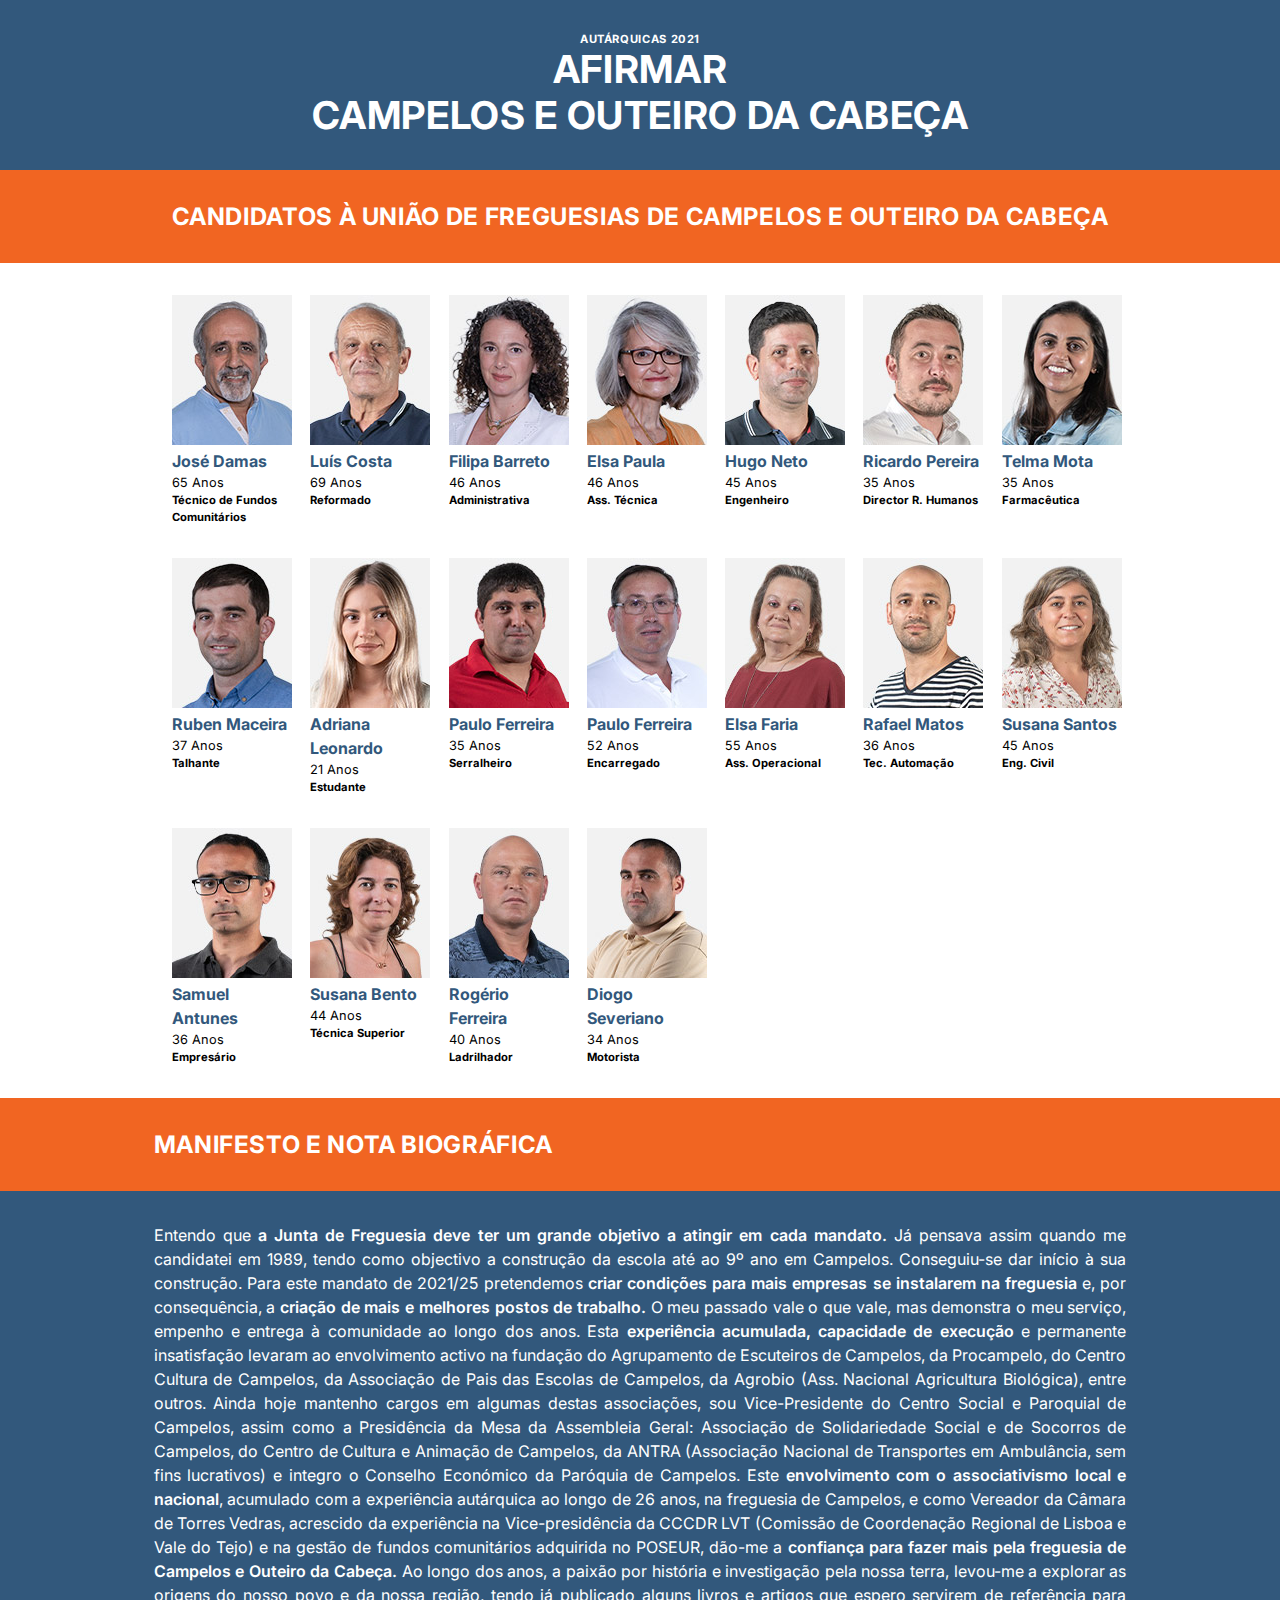
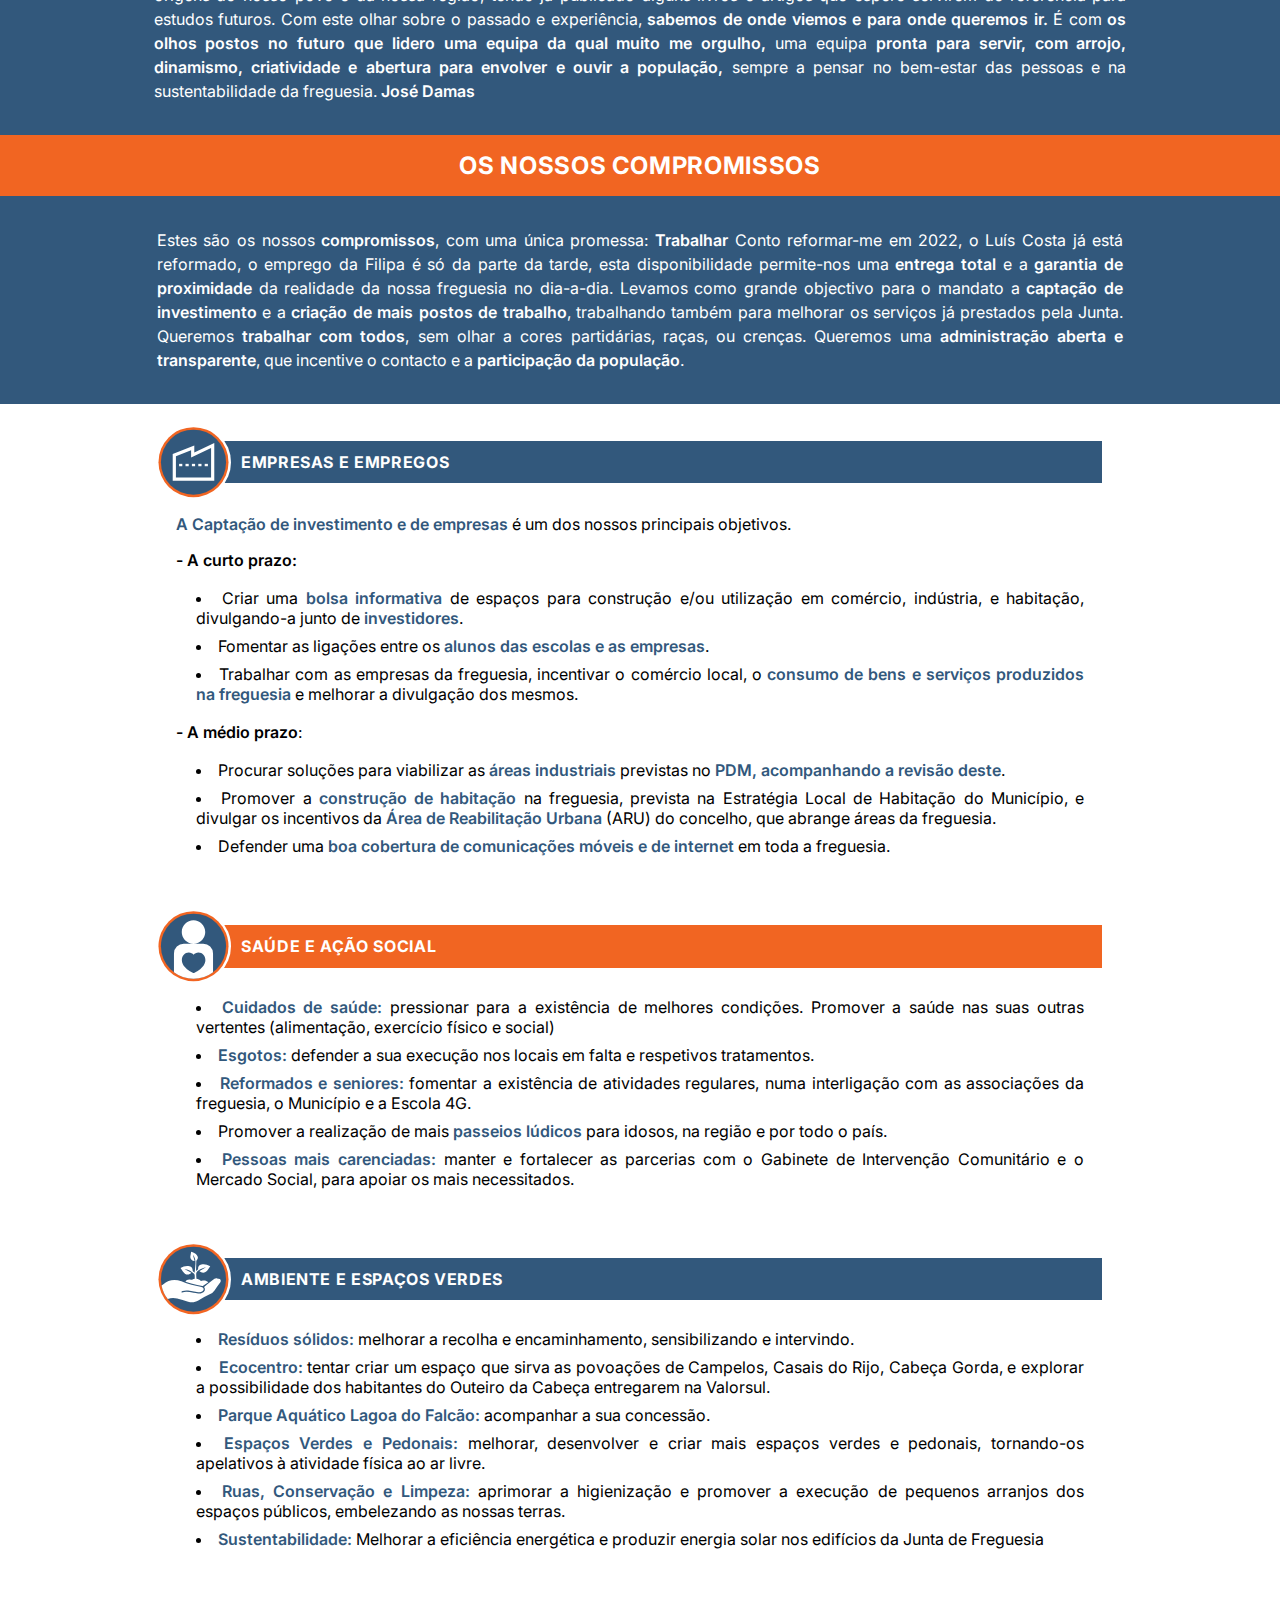
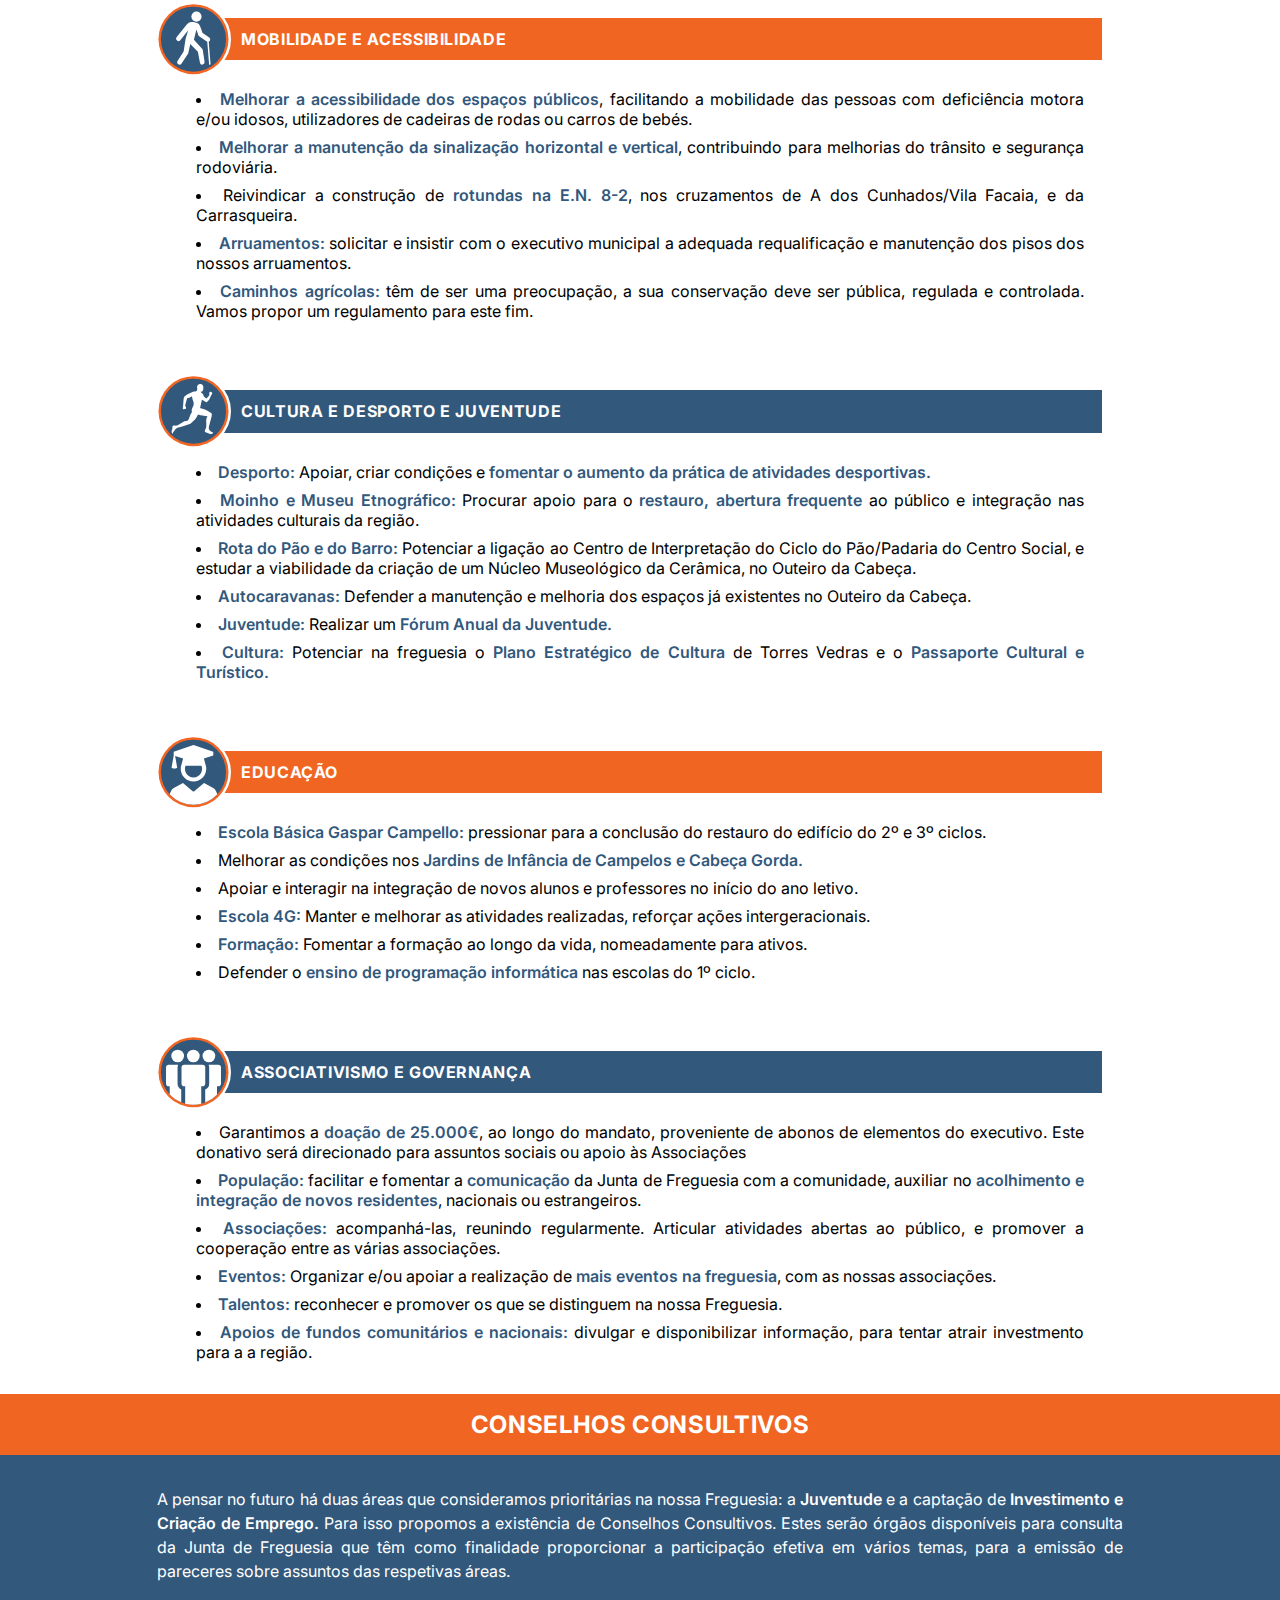
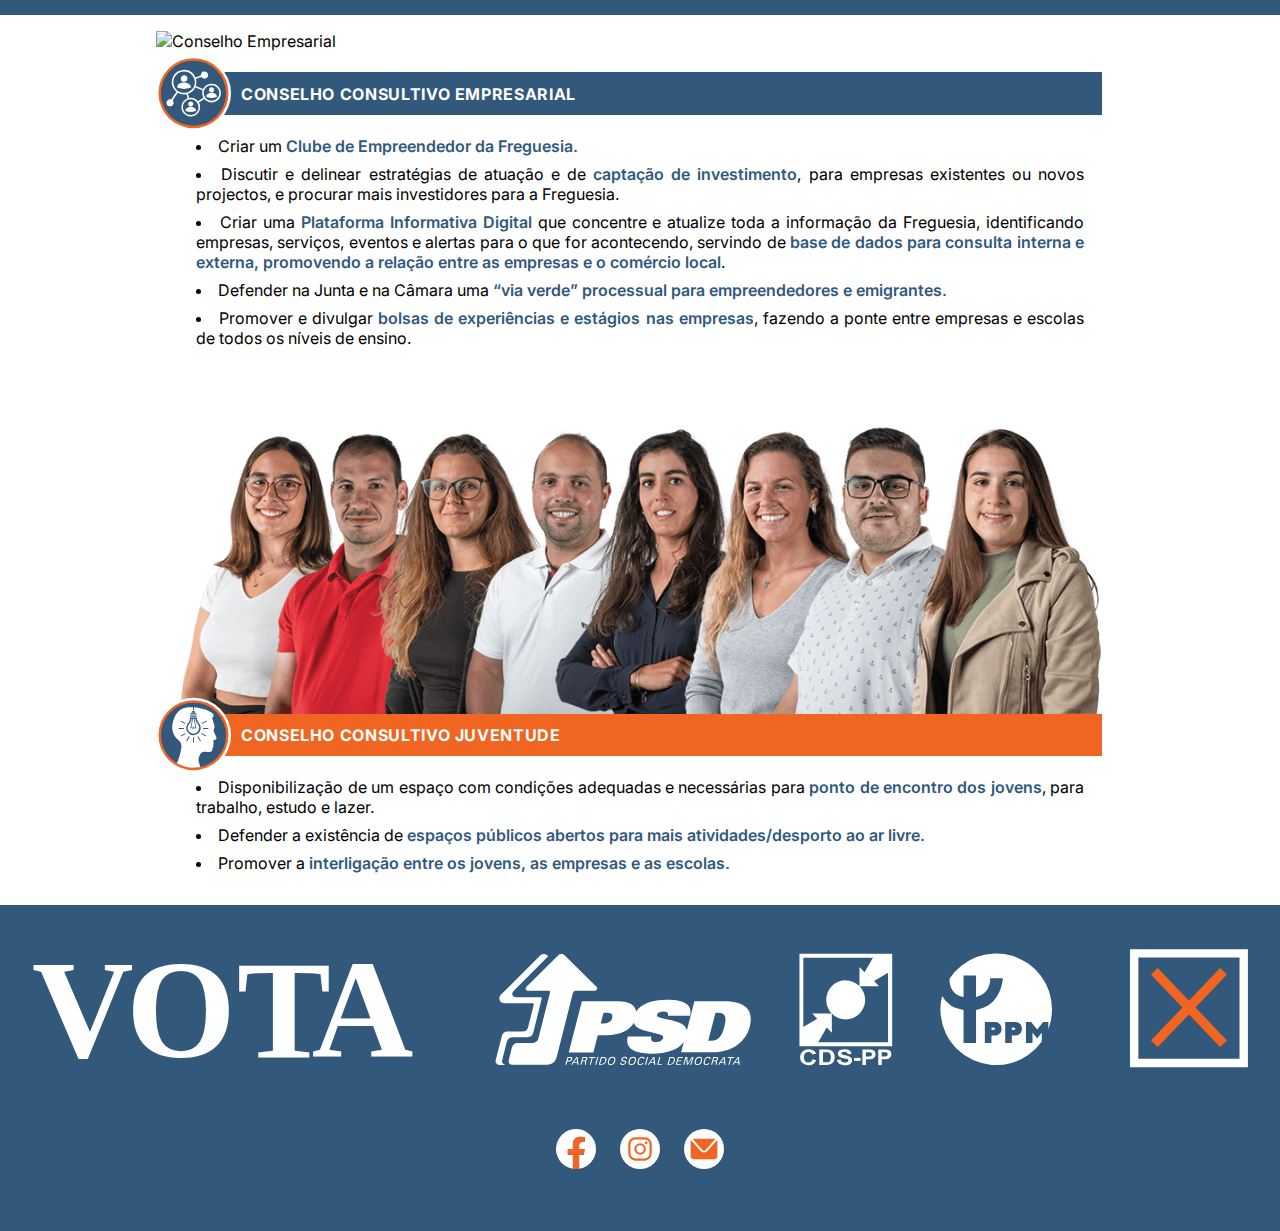
==== commit b71c7dc6: "compromissos e conselhos consultivos" ====
--- a/index-3.html
+++ b/index-3.html
@@ -11,10 +11,13 @@
 	<link rel="preconnect" href="https://fonts.gstatic.com">
 	<link href="https://fonts.googleapis.com/css2?family=Inter:wght@200;600;900&display=block" rel="stylesheet"> 
 
-<!-- 	<link rel="preconnect" href="https://fonts.googleapis.com">
-<link rel="preconnect" href="https://fonts.gstatic.com" crossorigin>
-<link href="https://fonts.googleapis.com/css2?family=Inter:wght@200;700;900&display=swap" rel="stylesheet"> 
- -->
+	<link rel="icon" type="image/svg+xml" href="imgs/favicon.svg">
+	<link rel="icon" type="image/png" href="imgs/favicon.png">
+	<link rel="mask-icon" href="/safari-pinned-tab.svg" color="#32587C">
+	<meta name="msapplication-TileColor" content="#32587C">
+	<meta name="theme-color" content="#32587C">
+	
+
 	<meta property="og:title" content="Afirmar Campelos e Outeiro">
 	<meta property="og:description" content="da Ideia ao Master - do .doc ao .mov - ">
 	<meta property="og:image" content="imgs/campelosouteiro-destaque.jpg">
@@ -502,7 +505,7 @@
 	
 		<div class="row content" id="conselho-empresarial">
 
-			<img src="imgs/lista/conselho-Empresarial.png" class="img-conselhos" alt="Conselho Empresarial">
+			<img src="imgs/lista/conselho-consultivo-Empresarial.png" class="img-conselhos" alt="Conselho Empresarial">
 	
 			<div class="header-conselho" >
 	
@@ -526,7 +529,7 @@
 	
 		<div class="row content" id="conselho-juventude">
 
-			<img src="imgs/lista/conselho-Juventude.png" class="img-conselhos" alt="Conselho Juventude">
+			<img src="imgs/lista/conselho-consultivo-Juventude.png" class="img-conselhos" alt="Conselho Juventude">
 	
 			<div class="header-conselho" >
 	
@@ -552,7 +555,7 @@
 
 </section>
 
-<footer>
+<footer class="foot">
 
 		<svg id="vota-psd" data-name="Layer 1" xmlns="http://www.w3.org/2000/svg" viewBox="0 0 885.85 114.79">
 		  <defs>
--- a/css/styles.css
+++ b/css/styles.css
@@ -4,6 +4,7 @@
   box-sizing: border-box;
    --laranja:  #F16522;
    --darkblue: #32587C;
+   --white: #ffffff;
 }
 
 
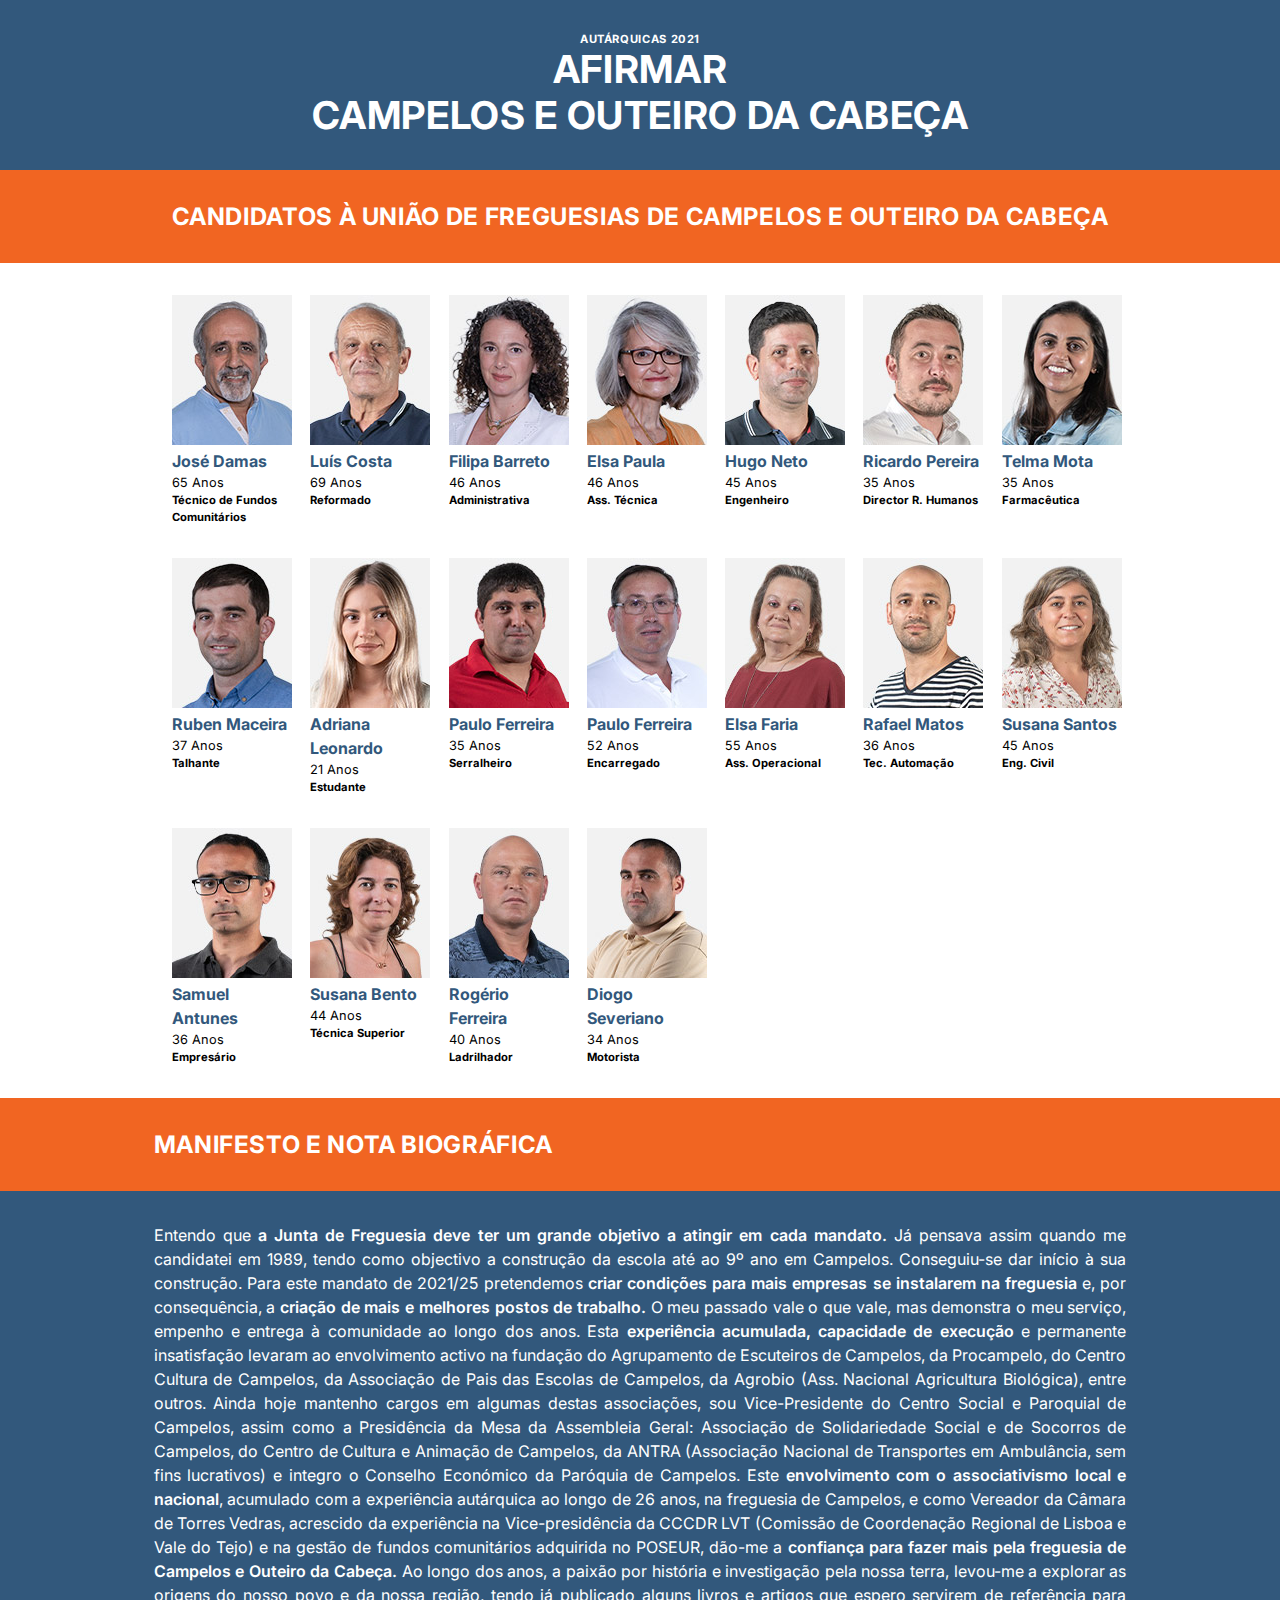
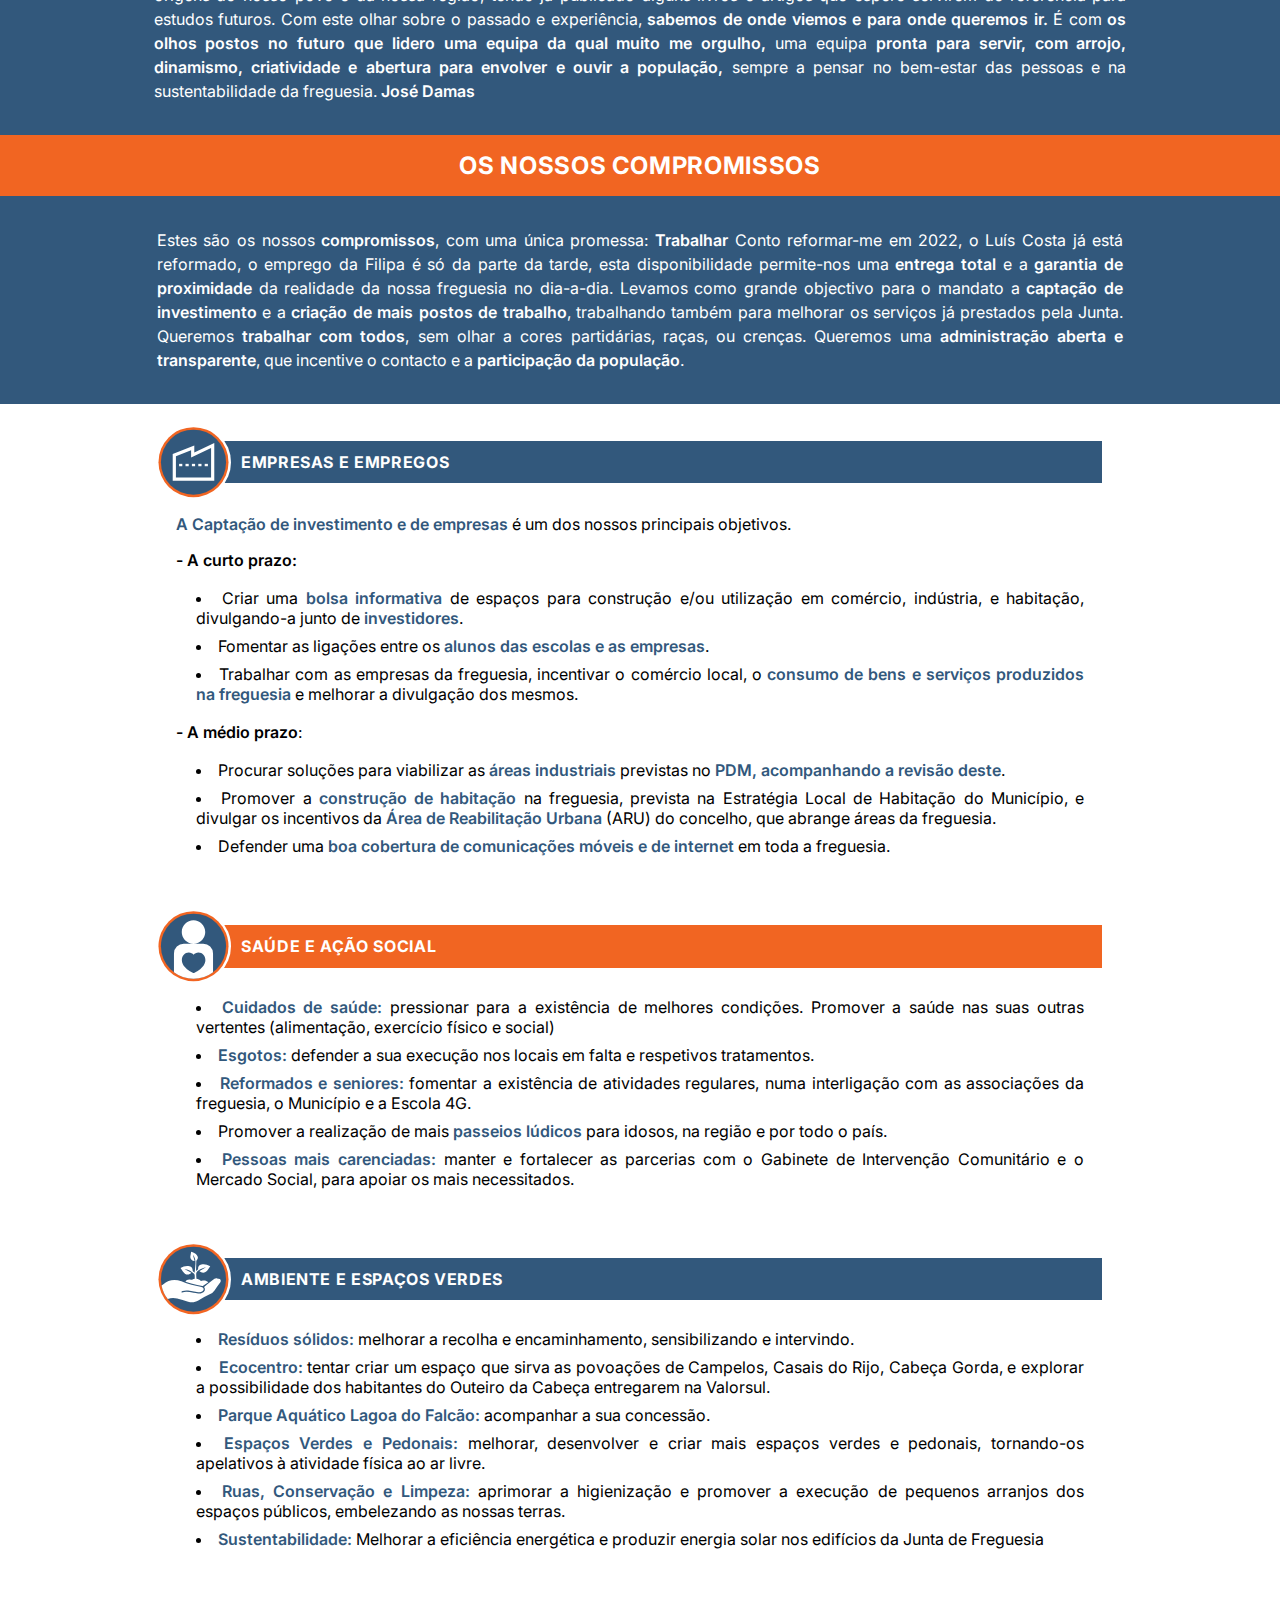
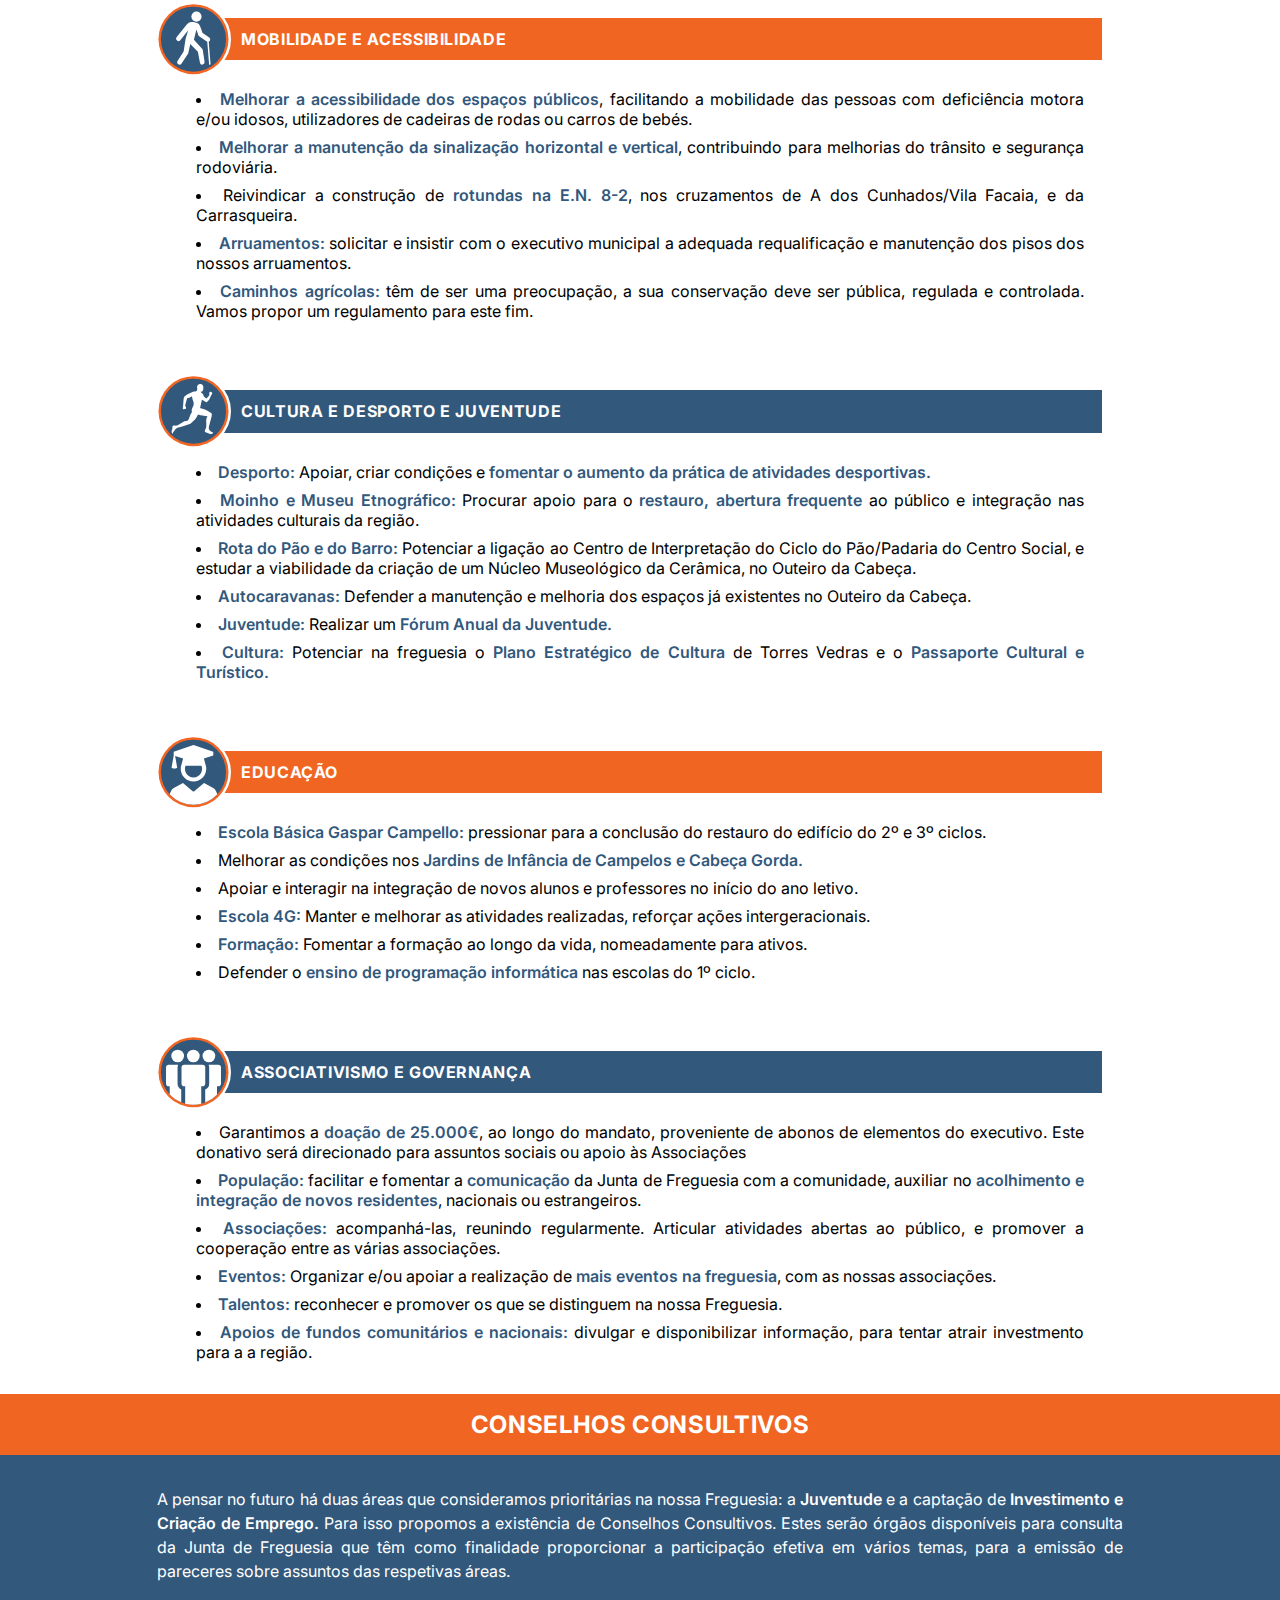
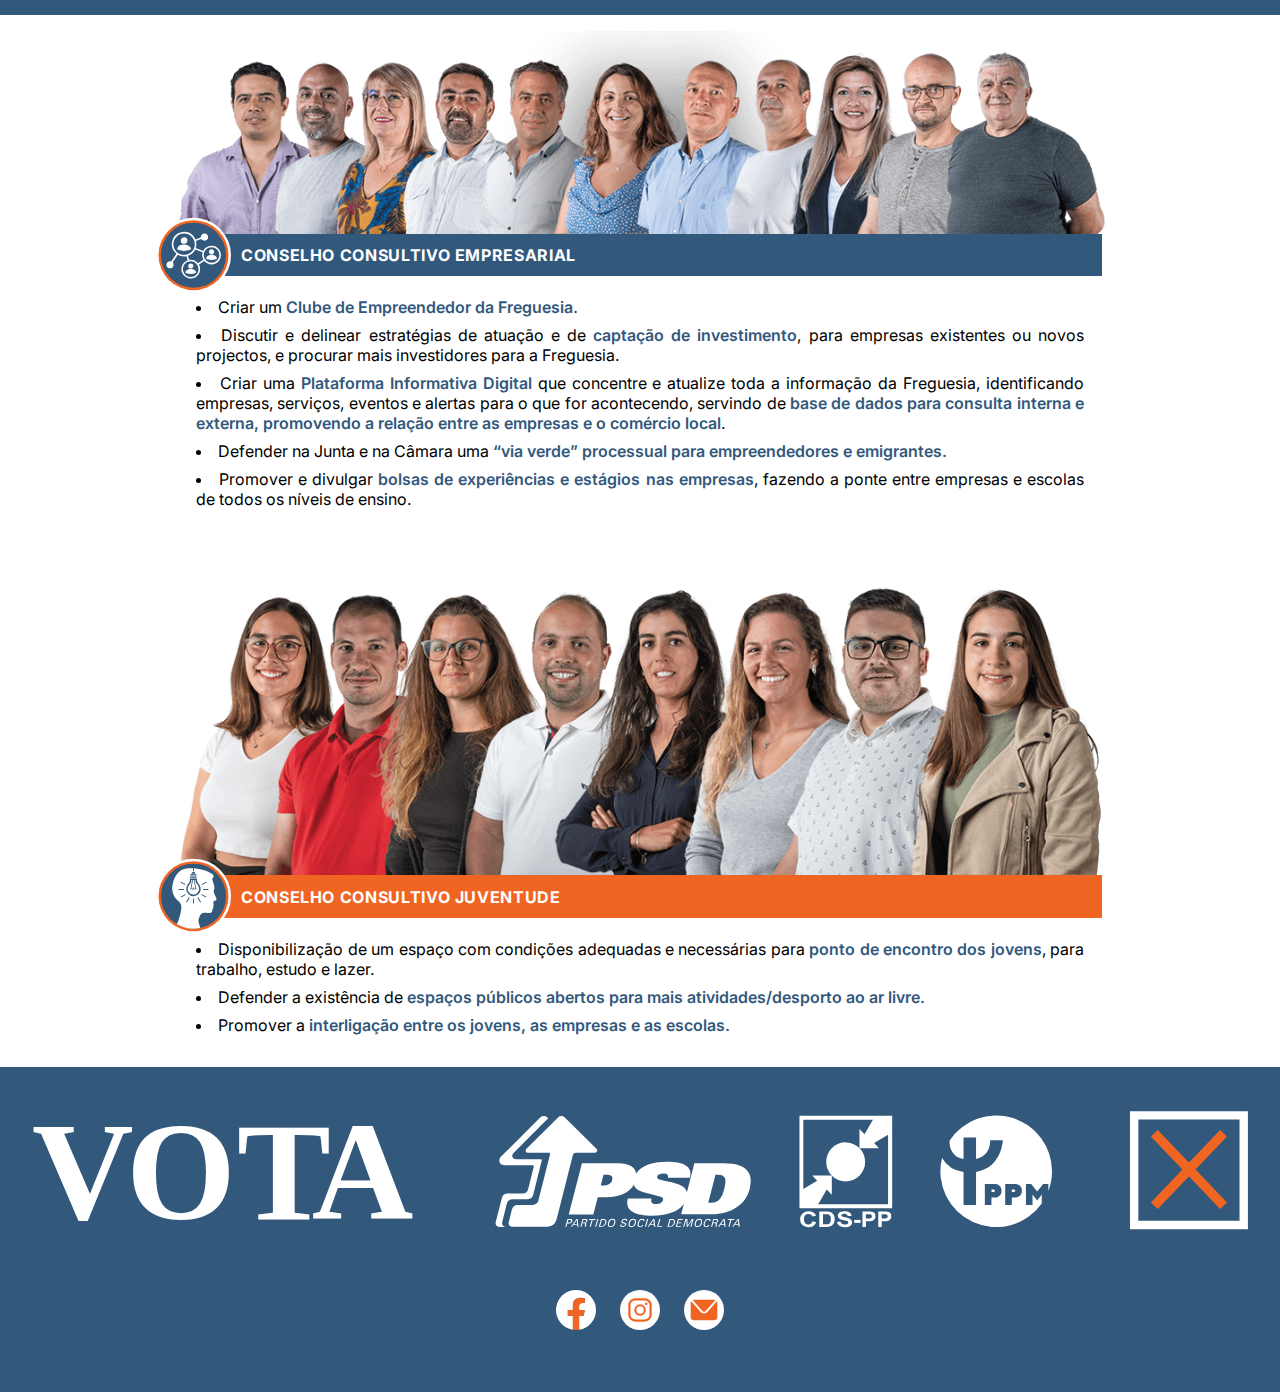
==== commit 61e8152e: "link img conselho" ====
--- a/index-3.html
+++ b/index-3.html
@@ -505,7 +505,7 @@
 	
 		<div class="row content" id="conselho-empresarial">
 
-			<img src="imgs/lista/conselho-consultivo-Empresarial.png" class="img-conselhos" alt="Conselho Empresarial">
+			<img src="imgs/lista/conselho-consultivo-empresarial.png" class="img-conselhos" alt="Conselho Empresarial">
 	
 			<div class="header-conselho" >
 	
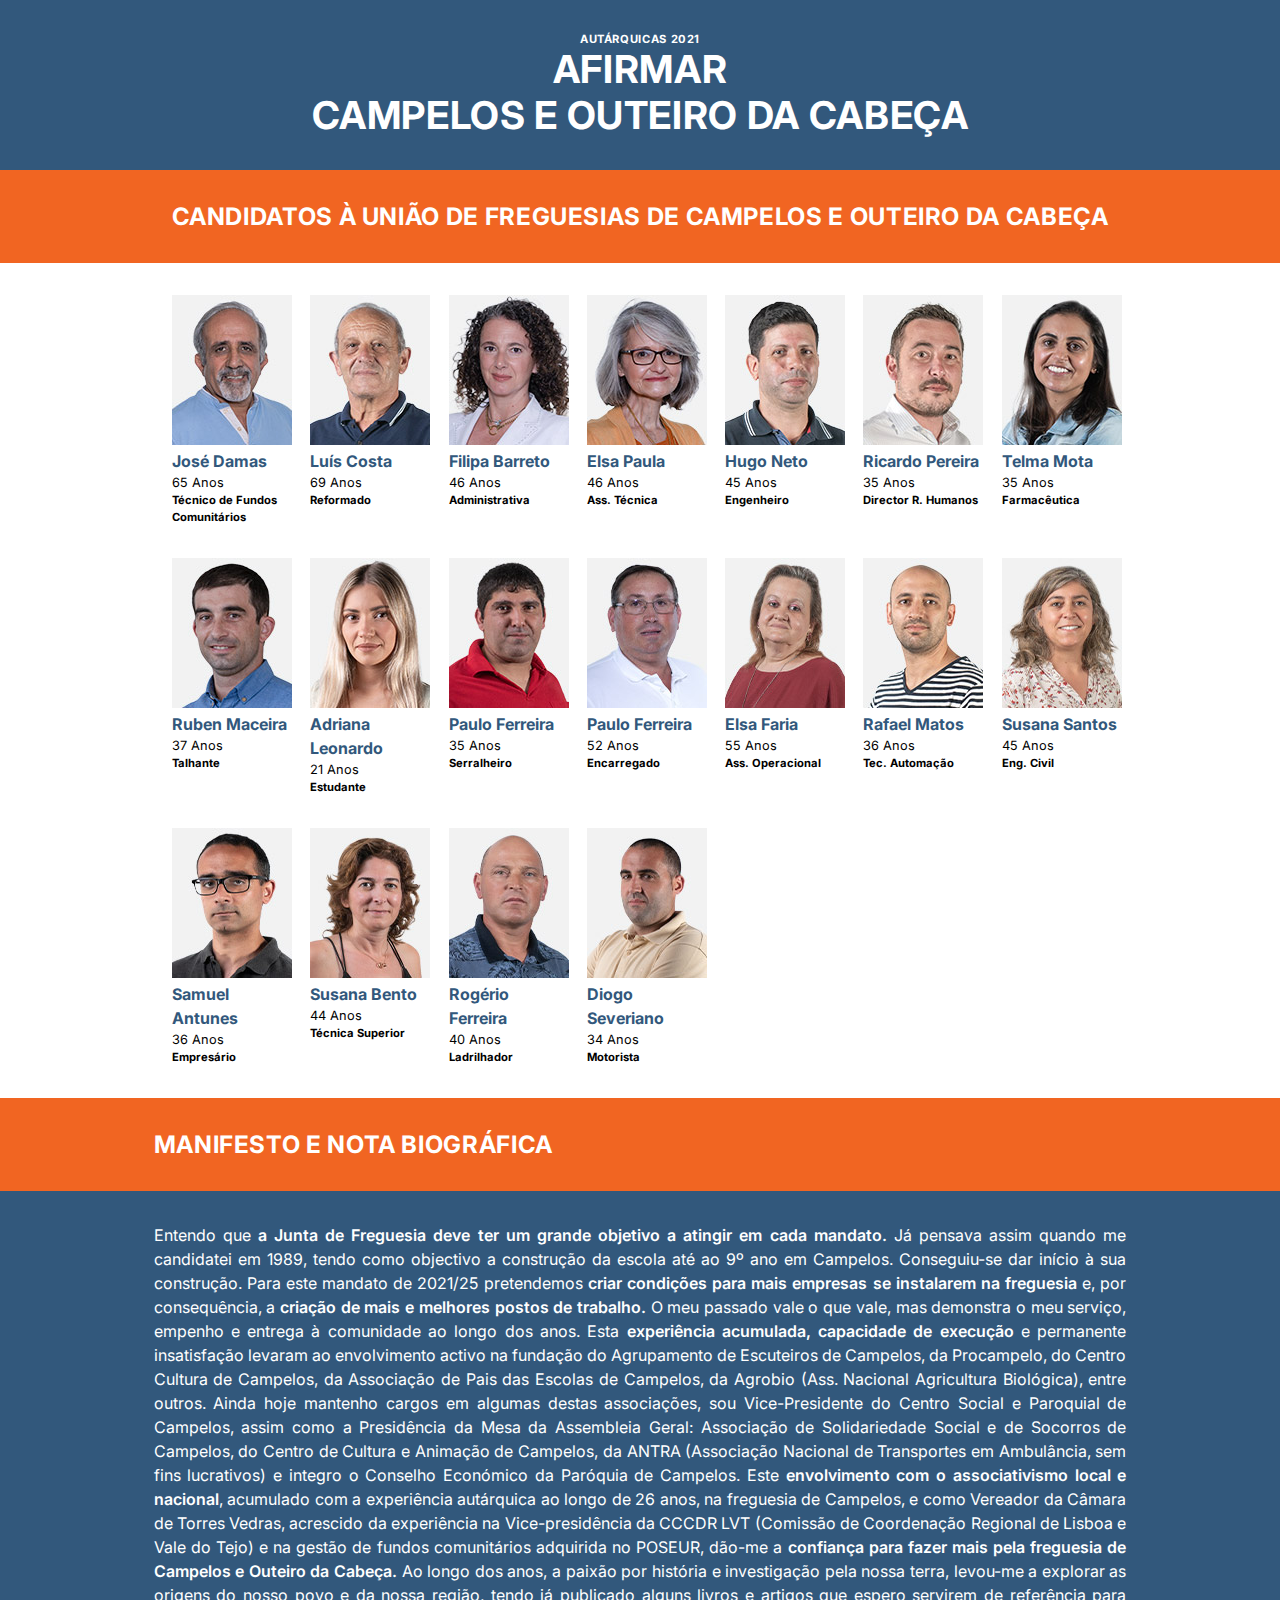
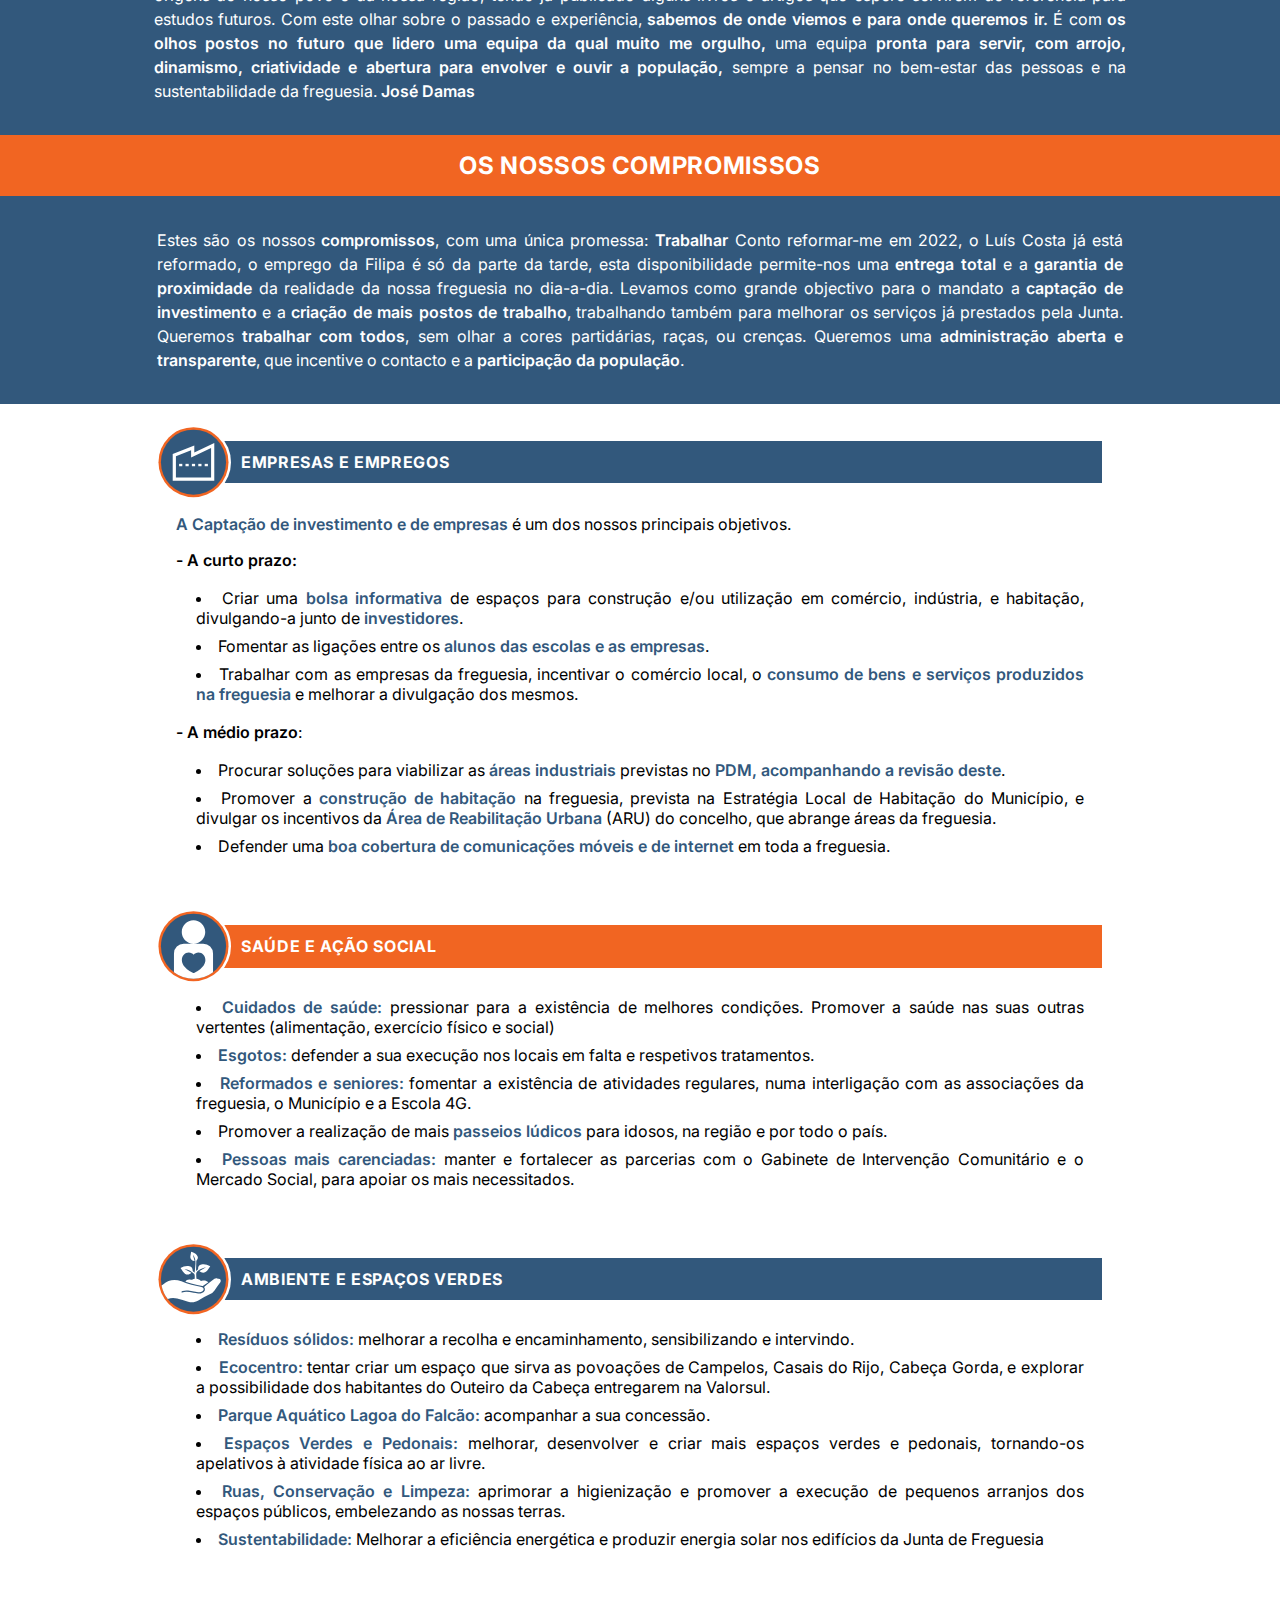
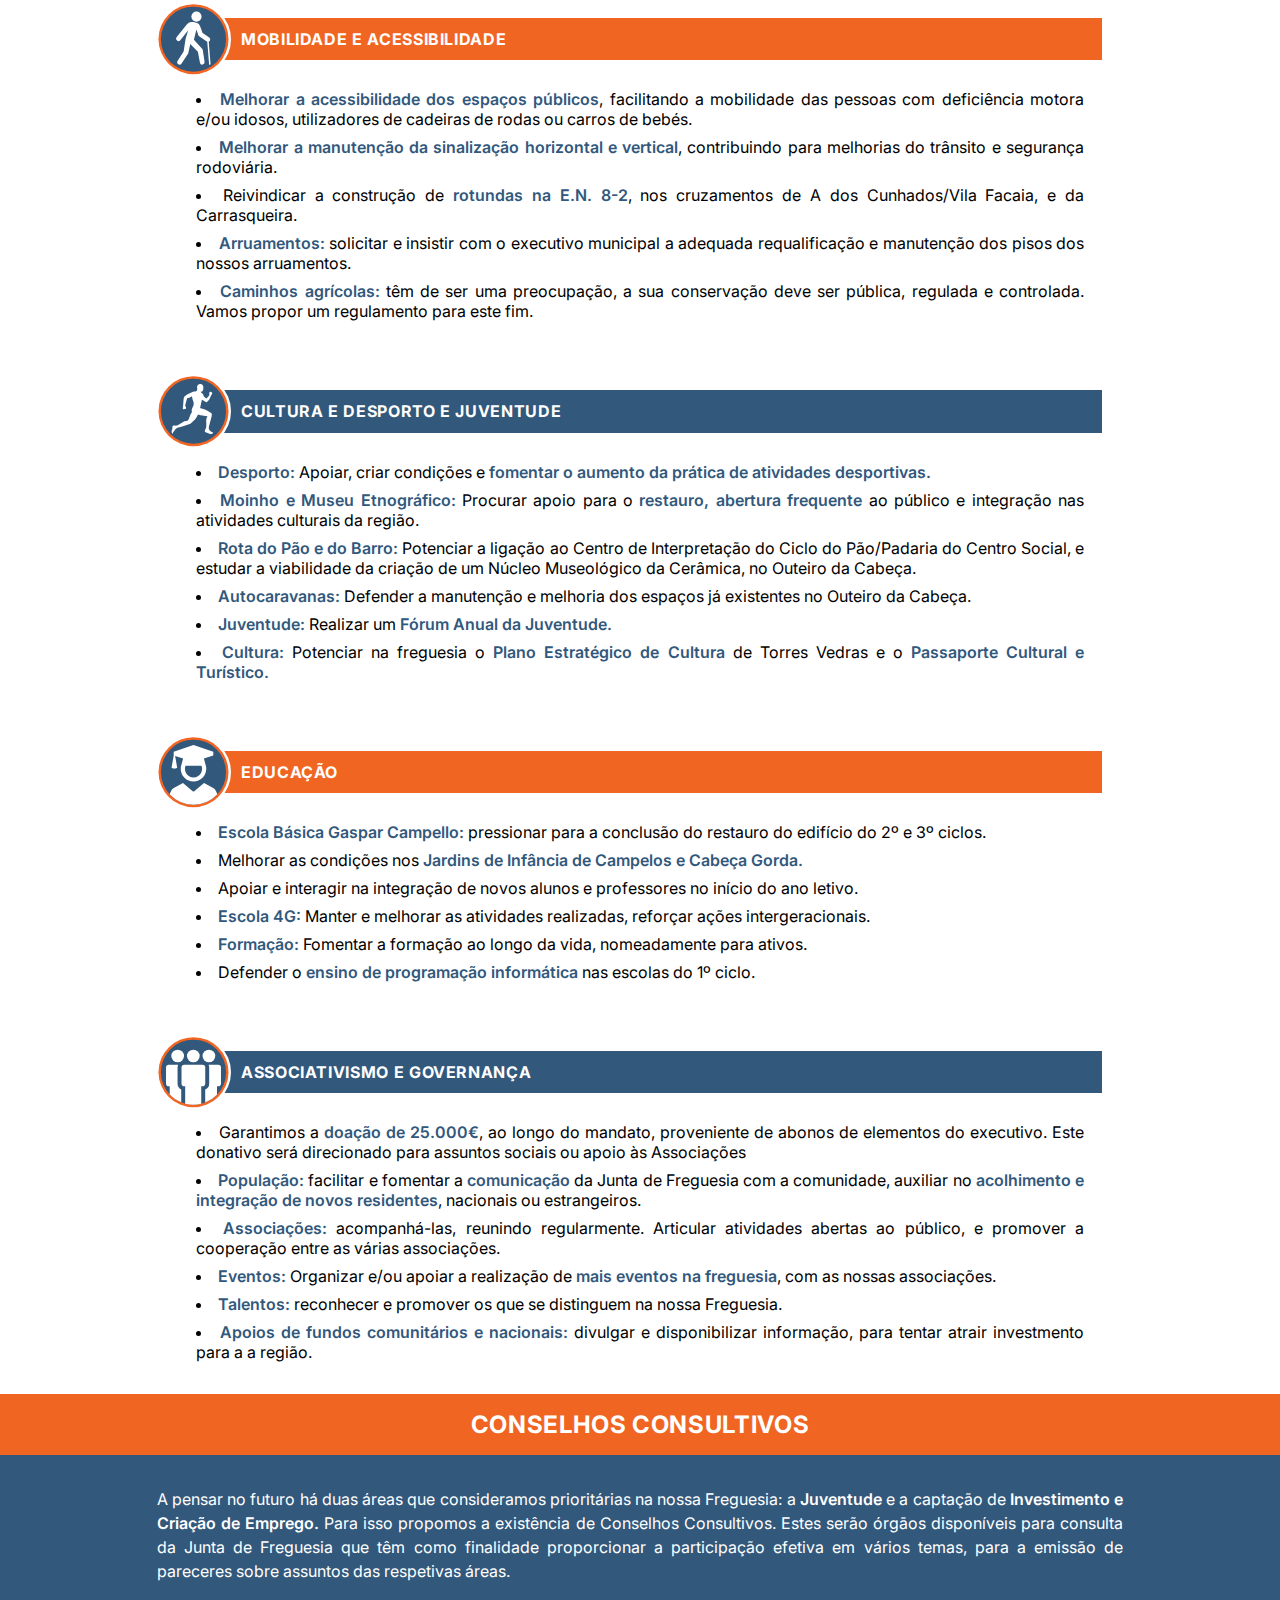
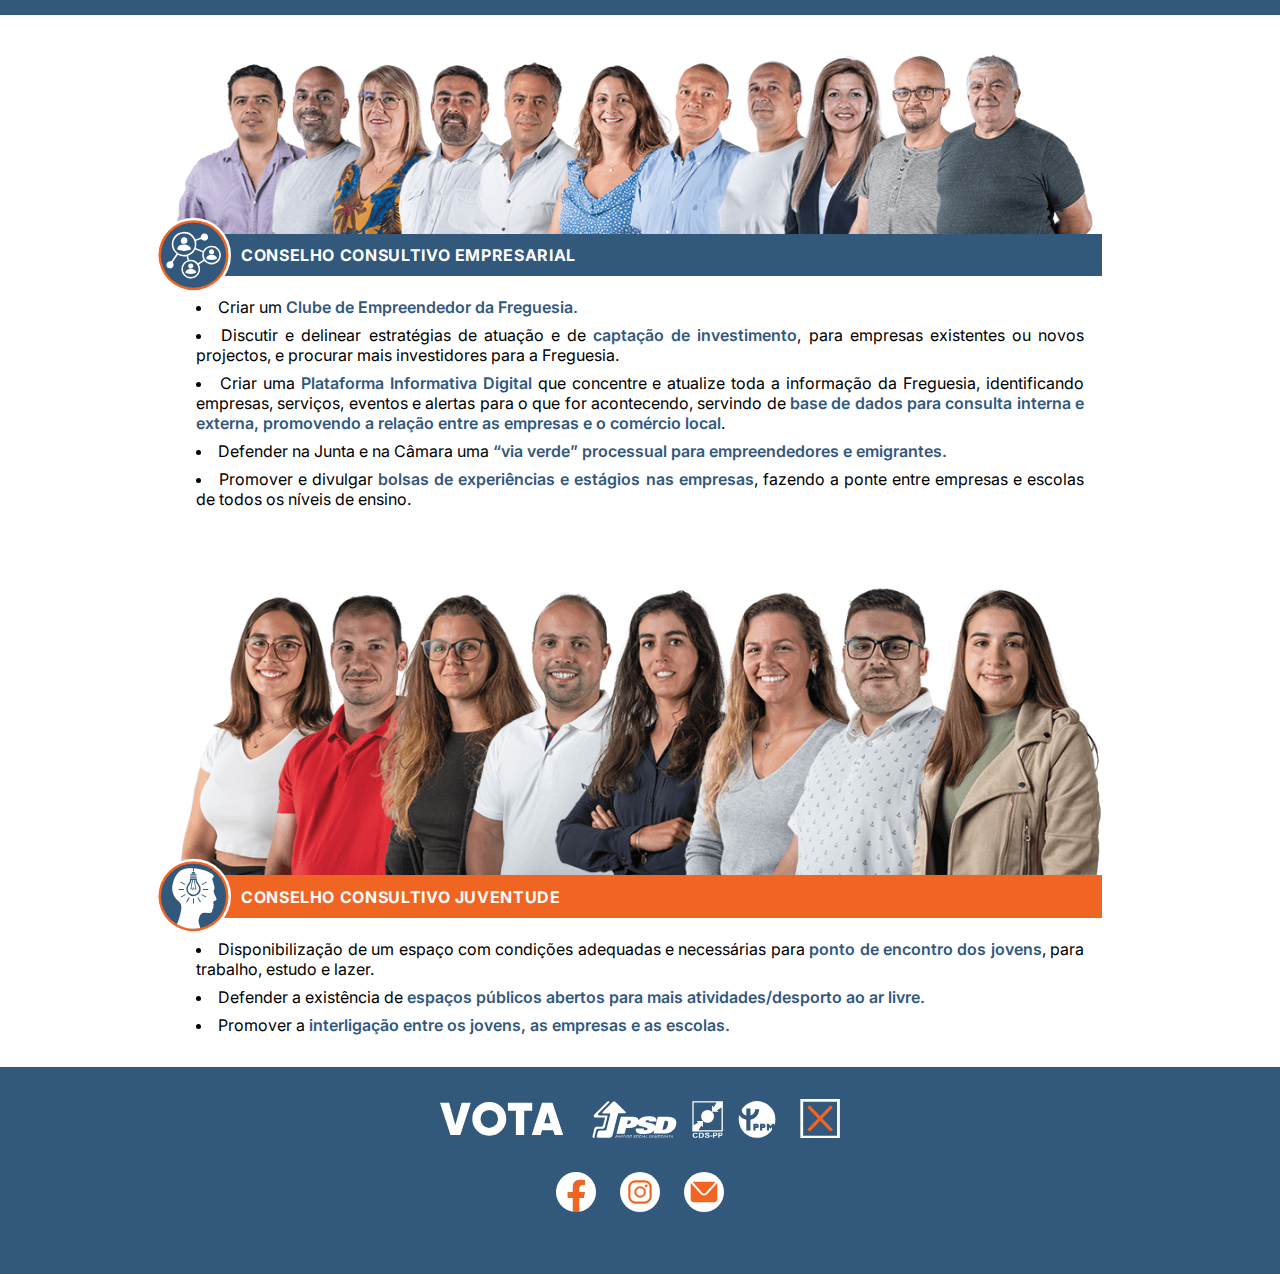
==== commit 8b5b3f18: "footer and tweaks" ====
--- a/index-3.html
+++ b/index-3.html
@@ -556,34 +556,34 @@
 </section>
 
 <footer class="foot">
-
-		<svg id="vota-psd" data-name="Layer 1" xmlns="http://www.w3.org/2000/svg" viewBox="0 0 885.85 114.79">
+		<svg id="vota-psd" xmlns="http://www.w3.org/2000/svg" viewBox="0 0 885.91 87.58">
 		  <defs>
 		    <style>
-		      .cls-6{fill:#fff}.cls-5{fill:none;stroke:#f16522;stroke-width:6.95px}
+		      .cls-1{isolation:isolate}.cls-22{fill:#fff}.cls-4{fill:none;stroke:#f16522;stroke-width:7.08px}
 		    </style>
 		  </defs>
-		  <text transform="translate(0 87.12)" fill="#fff" font-size="102.49" font-family="Gilroy-ExtraBold" font-weight="800"><tspan letter-spacing=".01em">V</tspan><tspan x="68.67" y="0">O</tspan><tspan x="149.43" y="0" letter-spacing="-.01em">T</tspan><tspan x="203.75" y="0">A</tspan></text>
-		  <path stroke="#fff" stroke-width="6.11" fill="none" d="M802.97 11.95h79.82v79.82h-79.82z"/>
-		  <path class="cls-5" d="m817.67 24.96 50.43 52.8M868.1 24.96l-50.43 52.8"/>
-		  <path class="cls-6" d="M562.22 92.62c-.93 3.62-2 6.25-3.58 7.8a8.38 8.38 0 0 1-6.32 2.38h-1.76l5.25-20.36h1.76c2.88 0 4.35.88 5.09 2.37s.49 4.19-.44 7.81m-81.65-6.41c-.68 2.63-2.8 4-7.44 4h-.88l2-7.8h1.88c3.89 0 5.1 1.13 4.42 3.77M561.7 74h-21.26L535 95.12c-.55-2.45-2.42-4.36-5.86-5.66-4.17-1.6-10.24-2.63-13.47-3.46-1.77-.46-2.69-1-2.34-2.38.3-1.13 1.82-2.17 4.7-2.17 2.32 0 3.69.78 3.15 3.11h16.06c2.22-8.69-5.5-11.56-16.79-11.56-11 0-18.89 3-22.38 8.52-.74-4.52-4.92-7.52-13.21-7.52h-26.35l-9.62 37.32h17.94l3.24-12.56H476c10.54 0 17.3-3.51 20.37-9 .67 2.43 2.81 4.25 7 5.35l11.93 3.1c1.59.41 2.72 1.14 2.36 2.53-.43 1.66-2.48 3-5.12 3-1.69 0-2.7-.46-3.2-1.19a3.62 3.62 0 0 1-.21-2.84H491.9c-2.5 9.72 6.81 12.51 17.73 12.51 10.42 0 19-2.54 23.1-8.43l-1.92 7.45h22.33c13.93 0 24.63-7 27.54-18.25C583.53 82 579.83 74 561.7 74M448.08 117.16l.52-1.84h1.24c.1 0 1 0 .77.92a1.24 1.24 0 0 1-1.29.92Zm-1.69 3.19h.79l.71-2.51H449a2.37 2.37 0 0 0 2.47-1.6c.35-1.25-.45-1.64-1.52-1.59H448ZM454.69 115.43l.26 2.76h-2.13Zm-3.36 4.92 1-1.48H455l.2 1.48h.86l-.7-5.7h-.84l-4 5.7ZM459.93 117.78c.31 0 .63 0 .79.26s0 .75 0 1.26c-.05.34-.07.71-.09 1h.85a7.16 7.16 0 0 1 .13-1.71c.09-.64.09-1-.54-1.17a1.94 1.94 0 0 0 1.46-1.37c.32-1.13-.58-1.43-1.54-1.43h-2l-1.62 5.7h.79l.73-2.57Zm-.43-2.45h1.3c.87 0 .95.43.83.88s-.44.85-1.33.89H459Z" transform="translate(-57.87 -27.21)"/>
-		  <path class="cls-6" d="M406.28 93.14h.8l1.42-5.02h1.91l.19-.68h-4.62l-.19.68h1.91l-1.42 5.02zM411.88 87.44l-1.62 5.71h.8l1.61-5.71h-.79z"/>
-		  <path class="cls-6" d="M470.79 120.35h1.9a3.39 3.39 0 0 0 1.65-.35 4 4 0 0 0 1.92-2.5 2.23 2.23 0 0 0-.5-2.51 2.5 2.5 0 0 0-1.46-.34h-1.89Zm2.22-5h1.15c.8 0 1.13.32 1.26.64a2.29 2.29 0 0 1 0 1.53 3.33 3.33 0 0 1-.87 1.52 2.16 2.16 0 0 1-1.63.65h-1.15ZM478.38 117.5c.35-1.22 1-2.29 2.43-2.29s1.47 1.07 1.13 2.29-1 2.29-2.43 2.29-1.46-1.1-1.13-2.29m-.83 0c-.47 1.67 0 3 1.77 3a3.65 3.65 0 0 0 3.45-3c.47-1.67 0-3-1.77-3a3.65 3.65 0 0 0-3.45 3M486.48 118.69c-.39 1.28.34 1.78 1.53 1.78a2.7 2.7 0 0 0 2.81-1.75c.41-1.44-1-1.44-2-1.78-.45-.16-.9-.2-.71-.85s1-.88 1.57-.88 1.05.22.9.86h.83c.31-1.11-.52-1.54-1.49-1.54a2.61 2.61 0 0 0-2.68 1.7c-.36 1.28 1.14 1.49 2 1.7.45.09.84.32.69.87a1.62 1.62 0 0 1-1.72 1c-.77 0-1.15-.3-.94-1.1ZM493.42 117.5c.34-1.22 1-2.29 2.43-2.29s1.47 1.07 1.12 2.29-1 2.29-2.42 2.29-1.47-1.1-1.13-2.29m-.83 0c-.47 1.67 0 3 1.76 3a3.67 3.67 0 0 0 3.46-3c.47-1.67 0-3-1.78-3a3.65 3.65 0 0 0-3.44 3M504.11 116.12c.2-1-.47-1.56-1.55-1.59-1.9-.06-3 1.57-3.37 3-.46 1.6-.17 3 1.51 3a2.78 2.78 0 0 0 2.61-1.59h-.83a1.63 1.63 0 0 1-1.52.91c-1.24 0-1.28-1.11-.95-2.29.29-1 .91-2.29 2.32-2.29.59 0 1.07.36.95.91Z" transform="translate(-57.87 -27.21)"/>
-		  <path class="cls-6" d="m448.13 87.44-1.61 5.71h.79l1.61-5.71h-.79z"/>
-		  <path class="cls-6" d="m510.6 115.43.26 2.76h-2.13Zm-3.36 4.92 1-1.48h2.65l.2 1.48h.91l-.7-5.7h-.84l-4 5.7Z" transform="translate(-57.87 -27.21)"/>
-		  <path class="cls-6" d="m458.84 93.14.19-.67h-2.65l1.42-5.03h-.79l-1.61 5.7h3.44z"/>
-		  <path class="cls-6" d="M520.76 120.35h1.9a3.42 3.42 0 0 0 1.65-.35 4 4 0 0 0 1.92-2.5 2.24 2.24 0 0 0-.5-2.51 2.5 2.5 0 0 0-1.46-.34h-1.89Zm2.21-5h1.16c.8 0 1.13.32 1.26.64a2.36 2.36 0 0 1 0 1.53 3.33 3.33 0 0 1-.87 1.52 2.16 2.16 0 0 1-1.63.65h-1.15Z" transform="translate(-57.87 -27.21)"/>
-		  <path class="cls-6" d="m472.62 93.14.19-.67h-2.86l.54-1.89h2.65l.19-.68h-2.65l.5-1.78h2.8l.19-.68h-3.59l-1.61 5.7h3.65zM479.62 93.14h.79l1.62-5.7h-1.33l-2.94 4.7h-.01l-.32-4.7h-1.41l-1.61 5.7h.79l1.45-5.14h.01l.38 5.14h.74l3.28-5.14h.02l-1.46 5.14z"/>
-		  <path class="cls-6" d="M541.58 117.5c.35-1.22 1-2.29 2.43-2.29s1.48 1.07 1.13 2.29-1 2.29-2.42 2.29-1.47-1.1-1.14-2.29m-.83 0c-.47 1.67 0 3 1.77 3a3.65 3.65 0 0 0 3.45-3c.47-1.67 0-3-1.77-3a3.66 3.66 0 0 0-3.45 3M552.28 116.12c.2-1-.47-1.56-1.56-1.59-1.89-.06-3 1.57-3.37 3-.45 1.6-.17 3 1.52 3a2.79 2.79 0 0 0 2.61-1.59h-.84a1.61 1.61 0 0 1-1.51.91c-1.24 0-1.28-1.11-1-2.29.28-1 .91-2.29 2.32-2.29.58 0 1.06.36 1 .91ZM555.15 117.78c.31 0 .64 0 .79.26s0 .75 0 1.26a9.3 9.3 0 0 0-.09 1h.84a8.37 8.37 0 0 1 .13-1.71c.1-.64.1-1-.54-1.17a2 2 0 0 0 1.46-1.37c.32-1.13-.59-1.43-1.54-1.43h-2l-1.61 5.7h.79l.73-2.57Zm-.43-2.45H556c.86 0 1 .43.82.88s-.43.85-1.32.89h-1.31ZM561.84 115.43l.26 2.76H560Zm-3.36 4.92 1-1.48h2.64l.2 1.48h.86l-.69-5.7h-.85l-4 5.7Z" transform="translate(-57.87 -27.21)"/>
-		  <path class="cls-6" d="M507.34 93.14h.79l1.42-5.02h1.91l.2-.68h-4.62l-.19.68h1.91l-1.42 5.02z"/>
-		  <path class="cls-6" d="m572.16 115.43.25 2.76h-2.12Zm-3.37 4.92 1-1.48h2.64l.2 1.48h.86l-.69-5.7h-.8l-4 5.7ZM400.42 117l3.35-13.42a4.46 4.46 0 0 1 4.17-3.38h10.95a4.47 4.47 0 0 0 4.2-3.37l6.1-24.61c.13-.6.06-1.09-.81-1.09h-17.33c-3.42 0-4.4-2.56-2-5l24.89-24.94-.75-.64a3.49 3.49 0 0 0-4.9 0l-28.88 28.82c-2.21 2.54-.89 6.17 2.67 6.17h20.37c.82 0 1.1.49.92 1.21l-4 16a4.45 4.45 0 0 1-4.18 3.36h-10.87a4.41 4.41 0 0 0-4.16 3.33L395.68 117a2.7 2.7 0 0 0 2.75 3.38h4.3a2.66 2.66 0 0 1-2.31-3.38ZM447.58 66.33Z" transform="translate(-57.87 -27.21)"/>
-		  <path class="cls-6" d="M451.88 68.2 440 115.26a7.6 7.6 0 0 1-6.5 5.1h-25.57a2.67 2.67 0 0 1-2.73-3.36l2.27-9.29a4.52 4.52 0 0 1 4.18-3.35h11.07c1.78 0 3.87-1.53 4-3l8.5-33.59c.21-.88-.13-1.4-1-1.4h-14.79c-1.77 0-2.69-1.57-1.15-3.11l11.06-11 11.78-11.64a3.55 3.55 0 0 1 4.92 0l23.24 22.93c1.06 1.06-.23 2.8-1.4 2.8h-13.6a2.24 2.24 0 0 0-2.4 1.85M626.51 116.28l2.62.69a4.92 4.92 0 0 1-2 2.73 6.51 6.51 0 0 1-3.55.88 6.32 6.32 0 0 1-4.38-1.52 5.25 5.25 0 0 1-1.72-4.16 5.5 5.5 0 0 1 1.73-4.33 6.54 6.54 0 0 1 4.53-1.55 6.27 6.27 0 0 1 4 1.21 4.34 4.34 0 0 1 1.36 2.06l-2.67.54a2.36 2.36 0 0 0-1-1.38 3.19 3.19 0 0 0-1.82-.5 3.37 3.37 0 0 0-2.42.89 3.87 3.87 0 0 0-.92 2.89 4.12 4.12 0 0 0 .91 3 3.24 3.24 0 0 0 2.37.9 3.07 3.07 0 0 0 1.86-.57 3.19 3.19 0 0 0 1.1-1.78ZM634.15 111.1v7.41h2a8.76 8.76 0 0 0 1.63-.11 2.79 2.79 0 0 0 1.09-.46 2.29 2.29 0 0 0 .71-1.08 6 6 0 0 0 .28-2 5.46 5.46 0 0 0-.28-2 2.57 2.57 0 0 0-.76-1.08 2.79 2.79 0 0 0-1.25-.53 14.72 14.72 0 0 0-2.22-.11Zm-2.7-1.89h4.94a11 11 0 0 1 2.55.22 4.59 4.59 0 0 1 2 1 4.7 4.7 0 0 1 1.28 1.81 7 7 0 0 1 .44 2.64 6.34 6.34 0 0 1-.41 2.38 4.81 4.81 0 0 1-1.43 2 5.25 5.25 0 0 1-1.9.9 10.22 10.22 0 0 1-2.4.23h-5.08ZM644.29 116.75l2.63-.21a2.6 2.6 0 0 0 1 1.63 3.35 3.35 0 0 0 2 .51 3.48 3.48 0 0 0 2-.45 1.31 1.31 0 0 0 .67-1.09.93.93 0 0 0-.28-.67 2.35 2.35 0 0 0-1-.49c-.32-.09-1-.25-2.17-.48a8.08 8.08 0 0 1-3-1.11 2.74 2.74 0 0 1-1.23-2.25 2.5 2.5 0 0 1 .58-1.59 3.56 3.56 0 0 1 1.67-1.14 7.9 7.9 0 0 1 2.64-.39 6.48 6.48 0 0 1 3.79.92 3.1 3.1 0 0 1 1.34 2.47l-2.71.1a1.8 1.8 0 0 0-.74-1.24 3.14 3.14 0 0 0-1.71-.38 3.58 3.58 0 0 0-1.85.4.81.81 0 0 0-.43.7.83.83 0 0 0 .41.68 7.79 7.79 0 0 0 2.48.74 14.33 14.33 0 0 1 2.91.81 3.45 3.45 0 0 1 1.48 1.14 3 3 0 0 1-.1 3.58 3.78 3.78 0 0 1-1.81 1.25 9.29 9.29 0 0 1-2.91.4 6.57 6.57 0 0 1-3.9-1 4 4 0 0 1-1.76-2.84ZM619.81 42.3h61.75v61.59h-61.75ZM617 106.77h67.54V39.42H617Z" transform="translate(-57.87 -27.21)"/>
-		  <path class="cls-6" d="m561.88 65.57 10.13-6.05-3.58-3.71h14.27v13.91l-3.71-3.74-6.82 11.71-9.72.38-2.72-.06 1.31-12.12.84-.32zM623.7 26.01l-10.18 6.07 3.58 3.71h-14.26V21.87l3.71 3.74 6.81-11.7 9.73-.38 2.71.06-1.31 12.12-.79.3z"/>
-		  <path class="cls-6" d="M650.66 58.83A14.2 14.2 0 1 1 636.46 73a14.19 14.19 0 0 1 14.2-14.2" transform="translate(-57.87 -27.21)"/>
-		  <path class="cls-6" d="M598.97 88.08h4.65v2.16h-4.65z"/>
-		  <path class="cls-6" d="M665.38 111.1v3.19h1.37a6.91 6.91 0 0 0 2-.18 1.58 1.58 0 0 0 .77-.55 1.41 1.41 0 0 0 .29-.88 1.37 1.37 0 0 0-.4-1 1.8 1.8 0 0 0-1-.5 13.68 13.68 0 0 0-1.79-.07Zm-2.49 9.35v-11.26h4a16.13 16.13 0 0 1 3 .17 3.23 3.23 0 0 1 2.49 3.29 3.46 3.46 0 0 1-.41 1.75 3.23 3.23 0 0 1-1.06 1.11 3.75 3.75 0 0 1-1.29.53 15.21 15.21 0 0 1-2.58.16h-1.63v4.25ZM676.91 111.1v3.19h1.36a6.91 6.91 0 0 0 2-.18 1.66 1.66 0 0 0 .78-.55 1.51 1.51 0 0 0-.11-1.89 1.86 1.86 0 0 0-1-.5 13.57 13.57 0 0 0-1.79-.07Zm-2.5 9.35v-11.26h4a16.13 16.13 0 0 1 3 .17 3.23 3.23 0 0 1 2.49 3.29 3.46 3.46 0 0 1-.41 1.75 3.3 3.3 0 0 1-1.05 1.11 3.92 3.92 0 0 1-1.29.53 15.42 15.42 0 0 1-2.59.16h-1.62v4.25ZM772.78 93.19h-1.07V95h1.07s1.47.07 1.47-.88-1.47-.89-1.47-.89" transform="translate(-57.87 -27.21)"/>
-		  <path class="cls-6" d="M774.24 99h-2.55v5.44h-4.79v-15.3h7.34s4.81 0 4.81 4.94-4.81 4.92-4.81 4.92m-14.83 0h-2.54v5.44h-4.81v-15.3h7.35s4.81 0 4.81 4.94-4.81 4.92-4.81 4.92M801 79.89a40.65 40.65 0 0 0-74.6-22.36c-.08.81-.87 11.25 10.14 13.46V55.32h9.11v15.61c11.26-2.43 10.26-13.58 10.26-13.58h9.25s-.66 20.08-19.51 23v24.15h-9.11V80.34a20.83 20.83 0 0 1-15.68-10.13 40.65 40.65 0 0 0 72.65 33.18V96.8l-3.33 4.4-3.39-4.38v7.6h-4.8V89.13h3.82l4.37 5.44 4.37-5.44h3.79v5.23A40.63 40.63 0 0 0 801 79.89" transform="translate(-57.87 -27.21)"/>
-		  <path class="cls-6" d="M758 93.19h-1.07V95H758s1.47.07 1.47-.88-1.47-.89-1.47-.89" transform="translate(-57.87 -27.21)"/>
+		  <g class="cls-1">
+		    <g class="cls-1">
+		      <path class="cls-22" d="M28.71 87.12 5.55 15.38h20.09l13.94 49.4 14-49.4h20.13L50.54 87.12Z" transform="translate(-5.55 -7.3)"/>
+		    </g>
+		    <g class="cls-1">
+		      <path class="cls-22" d="M141.4 77.84a36.46 36.46 0 0 1-26.69 10.82A36.47 36.47 0 0 1 88 77.84a35.94 35.94 0 0 1-10.91-26.59A36 36 0 0 1 88 24.65a36.46 36.46 0 0 1 26.7-10.81 36.46 36.46 0 0 1 26.7 10.81 36 36 0 0 1 10.92 26.6 35.94 35.94 0 0 1-10.92 26.59Zm-40.53-12.6a19.38 19.38 0 0 0 33.21-14 19.38 19.38 0 1 0-38.75 0 18.87 18.87 0 0 0 5.54 14Z" transform="translate(-5.55 -7.3)"/>
+		    </g>
+		    <g class="cls-1">
+		      <path class="cls-22" d="M209.81 15.38v17.73h-17.73v54h-18.34v-54H156V15.38Z" transform="translate(-5.55 -7.3)"/>
+		    </g>
+		    <g class="cls-1">
+		      <path class="cls-22" d="m259.6 87.12-3.44-10.35h-24.42l-3.09 10.35h-19.86l22.86-71.74h23.1l23.73 71.74ZM236.46 61h14.45l-7.27-24.4Z" transform="translate(-5.55 -7.3)"/>
+		    </g>
+		  </g>
+		  <path class="cls-22" d="M509.9 65.41c-.93 3.62-2 6.25-3.58 7.8a8.39 8.39 0 0 1-6.32 2.38h-1.76l5.25-20.36h1.76c2.88 0 4.35.88 5.09 2.37s.49 4.19-.44 7.81M428.25 59c-.68 2.63-2.8 4-7.44 4h-.88l2-7.8h1.88c3.89 0 5.1 1.13 4.42 3.77m81.15-12.18h-21.26l-5.44 21.12c-.55-2.45-2.42-4.36-5.86-5.66-4.17-1.6-10.24-2.63-13.47-3.46-1.77-.46-2.69-1-2.34-2.38.3-1.13 1.82-2.17 4.7-2.17 2.32 0 3.69.78 3.15 3.11h16.06c2.22-8.69-5.5-11.56-16.79-11.56-11 0-18.89 3-22.38 8.52-.74-4.52-4.92-7.52-13.21-7.52h-26.35l-9.62 37.32h17.94l3.24-12.56h5.93c10.54 0 17.3-3.51 20.37-9 .67 2.43 2.81 4.25 7 5.35L463 71c1.59.41 2.72 1.14 2.36 2.53-.43 1.66-2.48 3-5.12 3-1.69 0-2.7-.46-3.2-1.19a3.64 3.64 0 0 1-.21-2.84h-17.25c-2.5 9.72 6.81 12.5 17.73 12.5 10.42 0 19-2.54 23.1-8.43L478.49 84h22.33c13.93 0 24.63-7 27.54-18.25 2.85-11-.85-19-19-19M395.76 90l.52-1.84h1.24c.1 0 1 0 .77.92A1.24 1.24 0 0 1 397 90Zm-1.69 3.19h.79l.71-2.51h1.11a2.37 2.37 0 0 0 2.47-1.6c.35-1.25-.45-1.64-1.52-1.59h-1.95Zm8.3-4.92.26 2.76h-2.13ZM399 93.14l1-1.48h2.67l.2 1.48h.86l-.7-5.7h-.84l-4 5.7Zm8.6-2.57c.31 0 .63 0 .79.26s0 .75 0 1.26c0 .34-.07.71-.09 1h.85a7.54 7.54 0 0 1 .13-1.71c.09-.64.09-1-.54-1.17a1.94 1.94 0 0 0 1.46-1.37c.32-1.13-.58-1.43-1.54-1.43h-2l-1.62 5.7h.79l.73-2.57Zm-.43-2.45h1.3c.87 0 .95.43.83.88s-.44.85-1.33.89h-1.3ZM411.83 93.14h.8l1.42-5H416l.19-.68h-4.62l-.19.68h1.91Zm5.6-5.7-1.62 5.71h.8l1.61-5.71ZM418.47 93.14h1.9a3.48 3.48 0 0 0 1.65-.35 4 4 0 0 0 1.92-2.5 2.22 2.22 0 0 0-.5-2.51 2.49 2.49 0 0 0-1.46-.34h-1.89Zm2.22-5h1.15c.8 0 1.13.32 1.26.64a2.24 2.24 0 0 1 0 1.53 3.32 3.32 0 0 1-.87 1.52 2.17 2.17 0 0 1-1.63.65h-1.15Zm5.37 2.15c.35-1.22 1-2.29 2.43-2.29s1.47 1.07 1.13 2.29-1 2.29-2.43 2.29-1.46-1.1-1.13-2.29m-.83 0c-.47 1.67 0 3 1.77 3a3.65 3.65 0 0 0 3.45-3c.47-1.67 0-3-1.77-3a3.66 3.66 0 0 0-3.45 3m8.93 1.19c-.39 1.28.34 1.78 1.53 1.78a2.69 2.69 0 0 0 2.81-1.75c.41-1.44-1-1.44-2-1.78-.45-.16-.9-.2-.71-.85s1-.88 1.57-.88 1.05.22.9.86h.83c.31-1.11-.52-1.54-1.49-1.54a2.62 2.62 0 0 0-2.68 1.7c-.36 1.28 1.14 1.49 2 1.7.45.09.84.32.69.87a1.61 1.61 0 0 1-1.72 1c-.77 0-1.15-.3-.94-1.1Zm6.94-1.19c.34-1.22 1-2.29 2.43-2.29s1.47 1.07 1.12 2.29-1 2.29-2.42 2.29-1.47-1.1-1.13-2.29m-.83 0c-.47 1.67 0 3 1.76 3a3.67 3.67 0 0 0 3.46-3c.47-1.67 0-3-1.78-3a3.65 3.65 0 0 0-3.44 3m11.52-1.38c.2-1-.47-1.56-1.55-1.59-1.9-.06-3 1.57-3.37 3-.46 1.6-.17 3 1.51 3a2.78 2.78 0 0 0 2.62-1.59h-.83a1.63 1.63 0 0 1-1.52.91c-1.24 0-1.28-1.11-.95-2.29.29-1 .91-2.29 2.32-2.29.59 0 1.07.36.95.91ZM453.68 87.44l-1.61 5.71h.79l1.61-5.71ZM458.28 88.22l.26 2.76h-2.13Zm-3.36 4.92 1-1.48h2.65l.2 1.48h.91l-.7-5.7h-.84l-4 5.7ZM464.39 93.14l.19-.67h-2.65l1.42-5h-.79L461 93.14ZM468.44 93.14h1.9a3.48 3.48 0 0 0 1.65-.35 4 4 0 0 0 1.92-2.5 2.22 2.22 0 0 0-.5-2.51 2.49 2.49 0 0 0-1.46-.34h-1.89Zm2.21-5h1.16c.8 0 1.13.32 1.26.64a2.36 2.36 0 0 1 0 1.53 3.32 3.32 0 0 1-.87 1.52 2.17 2.17 0 0 1-1.63.65h-1.15ZM478.17 93.14l.19-.67h-2.86l.54-1.89h2.65l.19-.68h-2.65l.5-1.78h2.8l.19-.68h-3.59l-1.61 5.7Zm7 0h.83l1.62-5.7h-1.33l-2.94 4.7-.32-4.7h-1.41l-1.62 5.7h.79L482.2 88l.38 5.14h.74l3.29-5.14-1.46 5.14ZM489.26 90.29c.35-1.22 1-2.29 2.43-2.29s1.48 1.07 1.13 2.29-1 2.29-2.42 2.29-1.47-1.1-1.14-2.29m-.83 0c-.47 1.67 0 3 1.77 3a3.65 3.65 0 0 0 3.45-3c.47-1.67 0-3-1.77-3a3.67 3.67 0 0 0-3.45 3M500 88.91c.2-1-.47-1.56-1.56-1.59-1.89-.06-3 1.57-3.37 3-.45 1.6-.17 3 1.52 3a2.78 2.78 0 0 0 2.61-1.59h-.84a1.61 1.61 0 0 1-1.51.91c-1.24 0-1.28-1.11-1-2.29.28-1 .91-2.29 2.32-2.29.58 0 1.06.36 1 .91Zm2.87 1.66c.31 0 .64 0 .79.26s0 .75 0 1.26a8.44 8.44 0 0 0-.09 1h.84a8.9 8.9 0 0 1 .13-1.71c.1-.64.1-1-.54-1.17a2 2 0 0 0 1.46-1.37c.32-1.13-.59-1.43-1.54-1.43h-2l-1.61 5.7h.79l.73-2.57Zm-.43-2.45h1.28c.86 0 1 .43.82.88a1.26 1.26 0 0 1-1.32.89h-1.31Zm7.12.1.26 2.76h-2.1Zm-3.36 4.92 1-1.48h2.64l.2 1.48h.86l-.69-5.7h-.85l-4 5.7ZM512.89 93.14h.79l1.42-5h1.9l.2-.68h-4.62l-.19.68h1.91l-1.42 5ZM519.84 88.22l.25 2.76H518Zm-3.37 4.92 1-1.48h2.64l.2 1.48h.86l-.69-5.7h-.8l-4 5.7ZM348.1 89.79l3.35-13.42a4.46 4.46 0 0 1 4.17-3.37h10.95a4.46 4.46 0 0 0 4.2-3.37l6.1-24.63c.13-.6.06-1.09-.81-1.09h-17.33c-3.42 0-4.4-2.56-2-5L381.62 14l-.75-.64a3.49 3.49 0 0 0-4.9 0l-28.88 28.8c-2.21 2.54-.89 6.17 2.67 6.17h20.37c.82 0 1.1.49.92 1.21l-4 16a4.44 4.44 0 0 1-4.18 3.36H352a4.42 4.42 0 0 0-4.16 3.33l-4.48 17.56a2.71 2.71 0 0 0 1.93 3.3 2.86 2.86 0 0 0 .82.08h4.3a2.66 2.66 0 0 1-2.4-2.9 4 4 0 0 1 .09-.48Z" transform="translate(-5.55 -7.3)"/>
+		  <path class="cls-22" d="m399.56 41-11.88 47.05a7.6 7.6 0 0 1-6.5 5.1h-25.57a2.68 2.68 0 0 1-2.82-2.51 3 3 0 0 1 .09-.85l2.27-9.29a4.52 4.52 0 0 1 4.18-3.35h11.07c1.78 0 3.87-1.53 4-3l8.5-33.59c.21-.88-.13-1.4-1-1.4h-14.79c-1.77 0-2.69-1.57-1.15-3.11l11.06-11 11.78-11.64a3.55 3.55 0 0 1 4.92 0L417 36.34c1.06 1.06-.23 2.8-1.4 2.8H402a2.24 2.24 0 0 0-2.4 1.85m174.59 48.08 2.62.69a4.88 4.88 0 0 1-2 2.73 6.49 6.49 0 0 1-3.55.88 6.33 6.33 0 0 1-4.38-1.52 5.26 5.26 0 0 1-1.72-4.16 5.52 5.52 0 0 1 1.73-4.33 6.57 6.57 0 0 1 4.53-1.55 6.23 6.23 0 0 1 4 1.21 4.35 4.35 0 0 1 1.36 2.06l-2.67.54a2.33 2.33 0 0 0-1-1.38 3.17 3.17 0 0 0-1.82-.5 3.34 3.34 0 0 0-2.42.89 3.86 3.86 0 0 0-.92 2.89 4.17 4.17 0 0 0 .91 3 3.26 3.26 0 0 0 2.37.9 3 3 0 0 0 1.86-.57 3.13 3.13 0 0 0 1.1-1.78Zm7.64-5.18v7.41h2a8.88 8.88 0 0 0 1.63-.11 2.7 2.7 0 0 0 1.09-.46 2.25 2.25 0 0 0 .71-1.08 5.9 5.9 0 0 0 .28-2 5.42 5.42 0 0 0-.28-2 2.57 2.57 0 0 0-.76-1.08 2.69 2.69 0 0 0-1.25-.53 14.94 14.94 0 0 0-2.22-.11Zm-2.7-1.89h4.94a10.9 10.9 0 0 1 2.55.22A4.57 4.57 0 0 1 589.9 85a6.79 6.79 0 0 1 .44 2.64 6.25 6.25 0 0 1-.41 2.38 4.77 4.77 0 0 1-1.43 2 5.12 5.12 0 0 1-1.9.9 10.18 10.18 0 0 1-2.4.23h-5.08ZM592 89.54l2.63-.21a2.63 2.63 0 0 0 1 1.63 3.37 3.37 0 0 0 2 .51 3.48 3.48 0 0 0 2-.45 1.3 1.3 0 0 0 .67-1.09 1 1 0 0 0-.28-.67 2.34 2.34 0 0 0-1-.49c-.32-.09-1-.25-2.17-.48a8.13 8.13 0 0 1-3-1.11 2.72 2.72 0 0 1-1.23-2.25 2.51 2.51 0 0 1 .58-1.59 3.63 3.63 0 0 1 1.67-1.14 7.9 7.9 0 0 1 2.64-.39 6.47 6.47 0 0 1 3.79.92 3.07 3.07 0 0 1 1.34 2.47l-2.71.1a1.78 1.78 0 0 0-.74-1.24 3.08 3.08 0 0 0-1.71-.38 3.51 3.51 0 0 0-1.85.4.78.78 0 0 0 0 1.38 8 8 0 0 0 2.48.74 14.61 14.61 0 0 1 2.89.8 3.47 3.47 0 0 1 1.48 1.14 3 3 0 0 1-.1 3.58 3.72 3.72 0 0 1-1.84 1.28 9.22 9.22 0 0 1-2.91.4 6.61 6.61 0 0 1-3.9-1 4 4 0 0 1-1.73-2.86Zm-24.51-74.45h61.75v61.59h-61.75Zm-2.81 64.47h67.54V12.21h-67.54Z" transform="translate(-5.55 -7.3)"/>
+		  <path class="cls-22" d="m567.43 65.57 10.13-6-3.56-3.76h14.27v13.91L584.54 66l-6.82 11.71-9.72.38-2.72-.09 1.31-12.12.84-.32ZM629.25 26l-10.18 6.07 3.58 3.71h-14.26V21.87l3.71 3.74 6.81-11.7 9.73-.38 2.71.06L630 25.71l-.79.3Z" transform="translate(-5.55 -7.3)"/>
+		  <path class="cls-22" d="M598.34 31.62a14.2 14.2 0 1 1-14.2 14.2 14.19 14.19 0 0 1 14.18-14.2M604.52 88.08h4.65v2.16h-4.65ZM613.06 83.89v3.19h1.37a6.73 6.73 0 0 0 2-.18 1.53 1.53 0 0 0 .77-.55 1.39 1.39 0 0 0 .29-.88 1.34 1.34 0 0 0-.4-1 1.8 1.8 0 0 0-1-.5 13.33 13.33 0 0 0-1.79-.07Zm-2.49 9.35V82h4a15.85 15.85 0 0 1 3 .17 3.22 3.22 0 0 1 2.49 3.29 3.45 3.45 0 0 1-.41 1.75 3.22 3.22 0 0 1-1.06 1.11 3.56 3.56 0 0 1-1.29.53 14.84 14.84 0 0 1-2.58.16h-1.63v4.25Zm14-9.35v3.19H626a6.73 6.73 0 0 0 2-.18 1.6 1.6 0 0 0 .78-.55 1.51 1.51 0 0 0-.11-1.89 1.8 1.8 0 0 0-1-.5 13.33 13.33 0 0 0-1.79-.07Zm-2.5 9.35V82h4a15.85 15.85 0 0 1 3 .17 3.22 3.22 0 0 1 2.49 3.29 3.45 3.45 0 0 1-.41 1.75 3.28 3.28 0 0 1-1 1.11 4 4 0 0 1-1.29.53 15 15 0 0 1-2.59.16h-1.62v4.25ZM720.46 66h-1.07v1.81h1.07s1.47.07 1.47-.88-1.47-.89-1.47-.89" transform="translate(-5.55 -7.3)"/>
+		  <path class="cls-22" d="M721.92 71.79h-2.55v5.44h-4.79v-15.3h7.34s4.81 0 4.81 4.94-4.81 4.92-4.81 4.92m-14.83 0h-2.54v5.44h-4.81v-15.3h7.35s4.81 0 4.81 4.94-4.81 4.92-4.81 4.92m41.59-19.11a40.65 40.65 0 0 0-74.6-22.36c-.08.81-.87 11.25 10.14 13.46V28.11h9.11v15.61c11.26-2.43 10.26-13.58 10.26-13.58h9.25s-.66 20.08-19.51 23v24.15h-9.11V53.13A20.83 20.83 0 0 1 668.54 43a40.65 40.65 0 0 0 72.65 33.18v-6.59L737.86 74l-3.39-4.38v7.6h-4.8v-15.3h3.82l4.37 5.44 4.37-5.44H746v5.23a40.63 40.63 0 0 0 2.66-14.47" transform="translate(-5.55 -7.3)"/>
+		  <path class="cls-22" d="M705.68 66h-1.07v1.81h1.07s1.47.07 1.47-.88-1.47-.89-1.47-.89" transform="translate(-5.55 -7.3)"/>
+		  <path stroke="#fff" stroke-width="6.23" fill="none" d="M801.44 3.12h81.35v81.35h-81.35z"/>
+		  <path class="cls-4" d="m816.41 16.37 51.4 53.82M867.82 16.37l-51.4 53.82"/>
 		</svg>
 
 
@@ -627,5 +627,7 @@
 
 </footer>
 
+<!-- https://wa.me/351910647375 -->
+
 </body>
 </html>--- a/css/styles.css
+++ b/css/styles.css
@@ -173,6 +173,11 @@
 footer {
   background-color: var(--darkblue);
   padding: 2rem;
+  text-align: center;
+}
+
+#vota-psd {
+  max-width: 400px;
 }
 
 .redes-sociais ul {
